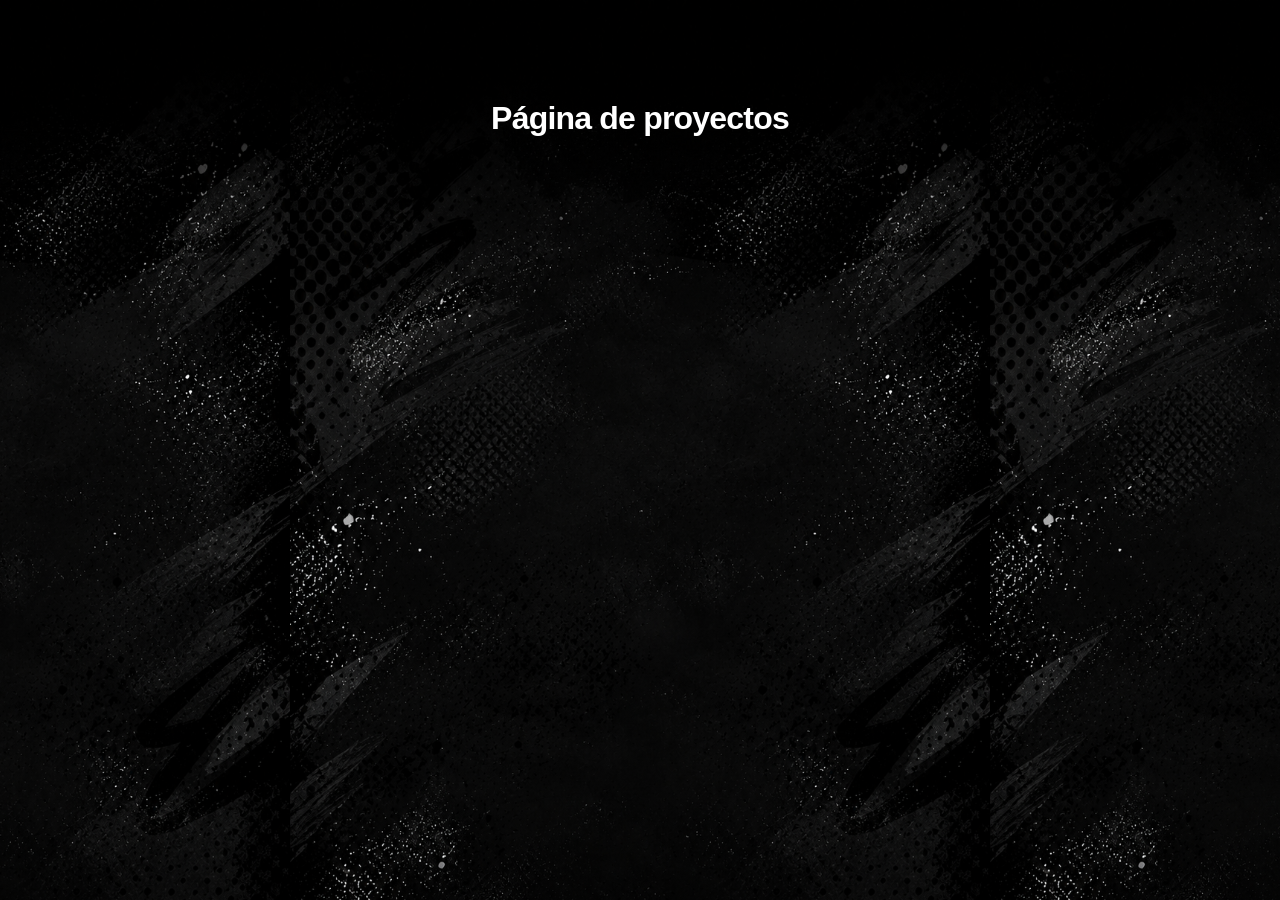
==== contacto.html @ afc7a99c "PRUEBA PORTAFOLIO" ====
<!DOCTYPE html>
<html lang="es">

<head>

    <meta charset="UTF-8">

    <meta
        name="viewport"
        content="width=device-width, initial-scale=1.0"
    >

    <title>
        Proyectos | Sebacho
    </title>

    <link
        rel="stylesheet"
        href="css/style.css"
    >

</head>

<body>

    <h1 style="
        padding:100px;
        text-align:center;
    ">
        Página de proyectos
    </h1>

    <script src="js/main.js"></script>

</body>

</html>
---- css/style.css ----
/* =========================================================
   VARIABLES
========================================================= */

:root {

    --red: #E41F1E;
    --cream: #FAF3E6;
    --white: #ffffff;
    --black: #050505;

    --cyan: #00edff;
    --blue-neon: #1689ff;
    --yellow: #fff36d;

    --header-height: 118px;

    --area-icon-size:
        clamp(
            94px,
            6.3vw,
            118px
        );

}


/* =========================================================
   RESET
========================================================= */

* {

    margin: 0;
    padding: 0;

    box-sizing: border-box;

}


html {

    scroll-behavior: smooth;

    scrollbar-color:
        var(--red)
        #080808;

}


body {

    min-height: 100vh;

    overflow-x: hidden;

    color: white;

    font-family:
        "Montserrat",
        Arial,
        sans-serif;

    background-image:
        url("../img/fondo-web.png");

    background-repeat:
        repeat;

    background-position:
        center top;

    background-size:
        700px auto;

}


body.page-loading,
body.menu-open {

    overflow: hidden;

}


img {

    display: block;

    max-width: 100%;

}


a {

    color: inherit;

    text-decoration: none;

}


button {

    font-family: inherit;

}


h1,
h2,
h3 {

    letter-spacing: -.025em;

}


/* =========================================================
   SCROLLBAR
========================================================= */

::-webkit-scrollbar {

    width: 12px;

}


::-webkit-scrollbar-track {

    background: #080808;

}


::-webkit-scrollbar-thumb {

    background:
        var(--red);

    border:
        3px solid #080808;

    border-radius:
        50px;

}


/* =========================================================
   CURSOR
========================================================= */

@media (pointer: fine) {

    html,
    body,
    body * {

        cursor:
            none !important;

    }


    .custom-cursor {

        position: fixed;

        z-index: 99999999;

        left: 0;
        top: 0;

        width: 44px;
        height: 44px;

        pointer-events: none;

        background:
            url("../img/mouse-normal.png")
            left top /
            contain
            no-repeat;

        transform:
            translate(-5px,-4px);

        opacity: 0;

        transition:
            width .13s ease,
            height .13s ease,
            opacity .15s ease;

    }


    .custom-cursor.visible {

        opacity: 1;

    }


    .custom-cursor.is-link {

        width: 52px;
        height: 52px;

        background-image:
            url("../img/mouse-enlace.png");

    }

}


/* =========================================================
   PARTICULAS
========================================================= */

.global-particles {

    position: fixed;

    z-index: 120;

    inset: 0;

    width: 100%;
    height: 100%;

    pointer-events: none;

    opacity: 1;

}


/* =========================================================
   INTRO
========================================================= */

.intro {

    position: fixed;

    z-index: 9999990;

    inset: 0;

    display: flex;

    align-items: center;

    justify-content: center;

    background-image:
        url("../img/fondo-web.png");

    background-repeat: repeat;

    background-size:
        700px auto;

    transition:
        opacity .45s ease,
        visibility .45s ease,
        filter .45s ease;

}


.intro.finished {

    opacity: 0;

    visibility: hidden;

    pointer-events: none;

    filter:
        blur(10px);

}


.intro-logo {

    position: fixed;

    width:
        min(520px,62vw);

    filter:
        drop-shadow(
            0 0 8px
            rgba(255,255,255,.45)
        );

}


/* =========================================================
   HEADER
========================================================= */

.site-header {

    position: sticky;

    top: 0;

    z-index: 9000;

    width: 100%;

    height:
        var(--header-height);

    transform-origin:
        center top;

    transition:
        transform .48s
        cubic-bezier(.22,.8,.25,1),
        opacity .38s ease,
        filter .4s ease;

}


.header-background {

    position: absolute;

    inset: 0;

    background-image:
        url("../img/fondo-web.png");

    background-repeat: repeat;

    background-position:
        center;

    background-size:
        700px auto;

}


.site-header.header-hidden {

    transform:
        translateY(-122%)
        scale(.98);

    opacity: 0;

    filter:
        blur(12px);

    pointer-events: none;

}


.site-header.header-visible {

    transform:
        translateY(0)
        scale(1);

    opacity: 1;

    filter:
        blur(0);

}


.header-inner {

    position: relative;

    z-index: 40;

    width:
        min(94%,1540px);

    height: 100%;

    margin: auto;

    display: grid;

    grid-template-columns:
        245px
        1fr
        315px;

    gap: 18px;

    align-items: center;

}


/* =========================================================
   LOGO
========================================================= */

.brand {

    width: 225px;

}


.footer-logo {

    width: 310px;

}


.brand img,
.footer-logo img {

    width: 100%;

    filter:
        drop-shadow(
            0 0 5px
            rgba(255,255,255,.5)
        );

}


.floating-logo {

    transform-origin: center;

    animation:
        sebaLogoFloat
        3.5s
        ease-in-out
        infinite;

}


.footer-floating-logo {

    animation-duration:
        3.9s;

    animation-delay:
        -.8s;

}


@keyframes sebaLogoFloat {

    0%,
    100% {

        transform:
            translateY(0)
            rotate(-.5deg);

    }

    50% {

        transform:
            translateY(-9px)
            rotate(.8deg);

    }

}


.brand,
.footer-logo {

    transform-origin:
        center;

    transition:
        transform .32s
        cubic-bezier(.34,1.56,.64,1),
        filter .28s ease;

}


.brand:hover,
.footer-logo:hover {

    transform:
        translateY(-5px)
        scale(1.09)
        rotate(-1deg);

}


/* =========================================================
   MENU
========================================================= */

.main-nav {

    display: flex;

    align-items: center;

    justify-content: center;

    gap: 13px;

}


.nav-link {

    position: relative;

    z-index: 1;

    padding:
        17px 28px;

    font-size: .94rem;

    font-weight: 900;

    transition:
        transform .28s
        cubic-bezier(.34,1.56,.64,1),
        color .25s ease;

}


.nav-link::before {

    content: "";

    position: absolute;

    z-index: -1;

    inset:
        1px -3px;

    opacity: 0;

    background:
        var(--cream);

    clip-path:
        polygon(
            4% 10%,
            95% 0,
            100% 20%,
            95% 91%,
            10% 100%,
            0 80%
        );

    transform:
        scale(.7);

    transition:
        opacity .25s ease,
        transform .25s ease;

}


.nav-link:hover {

    transform:
        translateY(-3px)
        scale(1.1);

    color: #111;

}


.nav-link:hover::before {

    opacity: 1;

    transform:
        scale(1);

}


.nav-link.active::before {

    opacity: 1;

    background:
        var(--red);

    transform:
        scale(1);

}


/* =========================================================
   HOVER
========================================================= */

.hover-menu-effect {

    transform-origin:
        center;

    transition:
        transform .28s
        cubic-bezier(.34,1.56,.64,1);

}


.hover-menu-effect:hover {

    transform:
        translateY(-4px)
        scale(1.06);

}


.brand.hover-menu-effect:hover,
.footer-logo.hover-menu-effect:hover {

    transform:
        translateY(-5px)
        scale(1.09)
        rotate(-1deg);

}


/* =========================================================
   MODO CREATIVO
========================================================= */

.header-actions {

    display: flex;

    align-items: center;

    justify-content:
        flex-end;

    gap: 8px;

}


.creative-mode {

    position: relative;

    width: 235px;

    height: 68px;

    display: flex;

    align-items: center;

    justify-content: center;

    gap: 10px;

    border: 0;

    background:
        transparent;

    color: white;

}


.creative-mode-frame {

    position: absolute;

    inset: 0;

    width: 100%;
    height: 100%;

    pointer-events: none;

}


.creative-mode-label {

    position: relative;

    z-index: 2;

    font-size: .72rem;

    font-weight: 900;

}


.creative-switch {

    position: relative;

    z-index: 2;

    width: 52px;
    height: 28px;

    padding: 3px;

    border:
        2px solid white;

    border-radius:
        99px;

    background: #777;

}


.creative-switch-dot {

    display: block;

    width: 18px;
    height: 18px;

    border-radius: 50%;

    background:
        white;

    transition:
        transform .32s
        cubic-bezier(.34,1.56,.64,1);

}


body.creative-on
.creative-switch {

    background:
        var(--red);

    box-shadow:
        0 0 10px
        rgba(228,31,30,.6);

}


body.creative-on
.creative-switch-dot {

    transform:
        translateX(22px);

}


.header-crown {

    width: 44px;

}


.mobile-menu-button {

    display: none;

}


/* =========================================================
   ESTRUCTURA
========================================================= */

.continuous-page {

    position: relative;

    z-index: 2;

}


.visual-section {

    position: relative;

    width: 100%;

    line-height: 0;

    overflow: visible;

}


.visual-stage {

    position: relative;

    width: 100%;

    overflow: visible;

}


.visual-background {

    position: relative;

    z-index: 2;

    width: 100%;

    height: auto;

}


.featured-section {

    margin-top: -6px;

}


.areas-section {

    margin-top: -7px;

}


.about-section {

    margin-top: -7px;

}


/* =========================================================
   PERSONAJES
========================================================= */

.character-front,
.featured-character-position,
.areas-character-position,
.about-character-position {

    z-index:
        5000 !important;

}


.featured-character,
.areas-character,
.about-character {

    position: relative;

    z-index: 5001;

    pointer-events: none;

}


/* =========================================================
   HERO
========================================================= */

.hero-content {

    position: absolute;

    z-index: 50;

    top: 7%;

    left: 8%;

    width: 38%;

    line-height: normal;

}


.hero-hello {

    width:
        min(77%,525px);

}


.hero-copy {

    margin-top: 5px;

}


.hero-copy h1 {

    margin-bottom: 11px;

    font-size:
        clamp(
            1.58rem,
            1.95vw,
            2.5rem
        );

    line-height: 1.03;

    font-weight: 900;

}


.hero-copy p {

    max-width: 620px;

    font-size:
        clamp(
            .98rem,
            1.08vw,
            1.2rem
        );

    line-height: 1.38;

}


.hero-buttons {

    display: flex;

    align-items: center;

    gap: 17px;

    margin-top: 20px;

}


.graphic-button {

    position: relative;

    width: 255px;

    height: 75px;

    display: flex;

    align-items: center;

    justify-content: center;

    transition:
        transform .3s
        cubic-bezier(.34,1.56,.64,1);

}


.graphic-button:hover {

    transform:
        translateY(-7px)
        scale(1.06)
        rotate(-1deg);

}


.graphic-button img {

    position: absolute;

    inset: 0;

    width: 100%;
    height: 100%;

}


.graphic-button span {

    position: relative;

    z-index: 2;

    display: flex;

    gap: 12px;

    color: #111;

    font-size: .92rem;

    font-weight: 900;

}


.graphic-button-dark span {

    color: white;

}


/* =========================================================
   DESTACADOS
========================================================= */

.featured-content {

    position: absolute;

    z-index: 52;

    left: 19%;

    top: 6.5%;

    width: 76%;

    line-height: normal;

}


.featured-character-position {

    position: absolute;

    left: -1.5%;

    top: 50%;

    width: 27%;

    max-width: 510px;

    transform:
        translateY(-50%);

}


.featured-character {

    width: 100%;

}


.featured-title {

    width:
        min(74%,840px);

    margin: auto;

}


.featured-heading {

    text-align: center;

}


.featured-heading p {

    color: #171717;

    margin-top: 3px;

    font-size: .96rem;

}


.view-all {

    position: absolute;

    z-index: 200;

    top: 3%;

    right: 1%;

    width: 215px;

    transition:
        transform .3s
        cubic-bezier(.34,1.56,.64,1);

}


.view-all:hover {

    transform:
        translateY(-9px)
        scale(1.11)
        rotate(-2deg);

}


.view-all img {

    width: 100%;

}


/* =========================================================
   PROYECTOS DESTACADOS
========================================================= */

.featured-grid {

    display: grid;

    grid-template-columns:
        repeat(4,1fr);

    gap: 17px;

    margin-top: 20px;

}


.project-card {

    position: relative;

    min-width: 0;

    color: #111;

    line-height: normal;

}


/* =========================================================
   IMAGEN PROYECTO
========================================================= */

.project-image {

    position: relative;

    width: 100%;

    aspect-ratio:
        1.62 / 1;

    margin-bottom: 7px;

    overflow: hidden;

    transform-origin:
        center;

    transition:
        transform .42s
        cubic-bezier(.2,.8,.2,1),
        box-shadow .42s ease;

}


/* =========================================================
   ANIMACION HOVER
========================================================= */

.project-card:hover
.project-image {

    transform:
        translateY(-6px)
        scale(1.045)
        rotate(-.5deg);

    box-shadow:
        0 15px 28px
        rgba(0,0,0,.2);

}


/* =========================================================
   IMAGEN REAL
========================================================= */

.project-image img {

    width: 100%;
    height: 100%;

    object-fit: cover;

    transition:
        transform .55s
        cubic-bezier(.2,.8,.2,1);

}


.project-card:hover
.project-image img {

    transform:
        scale(1.075);

}


/* =========================================================
   PLACEHOLDER
========================================================= */

.placeholder {

    position: relative;

    width: 100%;
    height: 100%;

    display: flex;

    align-items: center;

    justify-content: center;

    overflow: hidden;

    background:
        linear-gradient(
            145deg,
            #dedede,
            #bcbcbc
        );

    border:
        1px solid #888;

    color: #999;

    font-size: .73rem;

    font-weight: 800;

    transition:
        transform .55s
        cubic-bezier(.2,.8,.2,1);

}


.project-card:hover
.placeholder {

    transform:
        scale(1.075);

}


.placeholder::before,
.placeholder::after {

    content: "";

    position: absolute;

    width: 140%;

    height: 1px;

    background:
        rgba(0,0,0,.2);

}


.placeholder::before {

    transform:
        rotate(32deg);

}


.placeholder::after {

    transform:
        rotate(-32deg);

}


/* =========================================================
   CUADRO BLANCO
========================================================= */

.project-hover-info {

    position: absolute;

    z-index: 30;

    left: 50%;

    bottom: 13px;

    width:
        calc(100% - 26px);

    padding:
        13px 15px;

    background:
        rgba(255,255,255,.96);

    border-radius:
        14px;

    color: #111;

    line-height: normal;

    text-align: left;

    opacity: 0;

    transform:
        translate(-50%,28px)
        scale(.93);

    transition:
        opacity .35s ease,
        transform .42s
        cubic-bezier(.22,1,.36,1);

    pointer-events: none;

    box-shadow:
        0 10px 24px
        rgba(0,0,0,.17);

    backdrop-filter:
        blur(7px);

    -webkit-backdrop-filter:
        blur(7px);

}


/* =========================================================
   REVELADO DEL CUADRO
========================================================= */

.project-card:hover
.project-hover-info {

    opacity: 1;

    transform:
        translate(-50%,0)
        scale(1);

}


/* =========================================================
   TEXTO DEL CUADRO
========================================================= */

.project-hover-info h3 {

    margin: 0;

    color: #111;

    font-size:
        clamp(
            .8rem,
            .93vw,
            1rem
        );

    line-height: 1.08;

    font-weight: 900;

}


.project-hover-info p {

    margin-top: 5px;

    color:
        rgba(0,0,0,.58);

    font-size:
        clamp(
            .6rem,
            .65vw,
            .72rem
        );

    line-height: 1.2;

    font-weight: 700;

    letter-spacing: .045em;

}


/* =========================================================
   TEXTO NORMAL DEBAJO
========================================================= */

.project-card > h2 {

    font-size: .84rem;

    font-weight: 900;

}


.project-card > p {

    margin-top: 3px;

    color: #444;

    font-size: .73rem;

}


/* =========================================================
   AREAS
========================================================= */

.areas-content {

    position: absolute;

    z-index: 70;

    left: 7.4%;

    top: 1.8%;

    width: 72%;

    height: 72%;

    display: flex;

    flex-direction: column;

    line-height: normal;

}


.areas-heading {

    width:
        min(78%,790px);

    margin-left:
        calc(
            12.5% -
            var(--area-icon-size) / 2
        );

    margin-bottom:
        clamp(
            9px,
            .8vw,
            16px
        );

}


.areas-title {

    width: 100%;

    max-width: 760px;

}


.areas-heading p {

    max-width: 720px;

    margin-top: 8px;

    color: #292929;

    font-size:
        clamp(
            1.02rem,
            1.18vw,
            1.32rem
        );

    line-height: 1.38;

    font-weight: 500;

}


.areas-grid {

    width: 100%;

    display: grid;

    grid-template-columns:
        repeat(4,1fr);

}


.area-item {

    position: relative;

    min-height: 212px;

    padding:
        7px 13px;

    display: flex;

    flex-direction: column;

    align-items: center;

    text-align: center;

    color: #111;

}


.area-item:not(:last-child)::after {

    content: "";

    position: absolute;

    right: 0;

    top: 4%;

    width: 1px;

    height: 84%;

    background:
        rgba(0,0,0,.17);

}


.area-icon {

    width:
        var(--area-icon-size);

    height:
        var(--area-icon-size);

    margin-bottom: 14px;

    display: flex;

    align-items: center;

    justify-content: center;

    background:
        var(--red);

    border-radius: 9px;

    box-shadow:
        0 8px 17px
        rgba(0,0,0,.16);

    transition:
        transform .32s
        cubic-bezier(.34,1.56,.64,1);

}


.area-icon svg {

    width: 51%;
    height: 51%;

    fill: none;

    stroke: white;

    stroke-width: 3.3;

    stroke-linecap: round;

    stroke-linejoin: round;

}


.area-item:hover
.area-icon {

    transform:
        translateY(-7px)
        scale(1.09)
        rotate(-2deg);

}


.area-item h3 {

    color: #111;

    font-size:
        clamp(
            1rem,
            1.1vw,
            1.26rem
        );

    font-weight: 900;

}


.area-item p {

    max-width: 230px;

    margin-top: 8px;

    color:
        rgba(0,0,0,.72);

    font-size:
        clamp(
            .76rem,
            .82vw,
            .94rem
        );

    line-height: 1.4;

}


.areas-character-position {

    position: absolute;

    right: -1%;

    top: 55%;

    width: 31%;

    max-width: 620px;

    transform:
        translateY(-50%);

}


.areas-character {

    width: 100%;

}


/* =========================================================
   SOBRE MI
========================================================= */

.about-stage {

    position: relative;

    min-height:
        clamp(
            480px,
            29vw,
            570px
        );

    overflow: visible;

}


.about-background {

    position: absolute;

    z-index: 2;

    inset: 0;

    width: 100%;
    height: 100%;

    object-fit: fill;

}


.about-content {

    position: absolute;

    z-index: 80;

    left: 5%;

    top: 4.5%;

    width: 38%;

    line-height: normal;

}


.about-title {

    width:
        min(100%,540px);

    margin-bottom: 13px;

}


.about-content p {

    max-width: 660px;

    margin-bottom: 9px;

    font-size:
        clamp(
            .95rem,
            1.02vw,
            1.12rem
        );

    line-height: 1.43;

}


.about-button {

    position: relative;

    width: 280px;

    height: 80px;

    margin-top: 14px;

    display: flex;

    align-items: center;

    justify-content: center;

    transition:
        transform .3s
        cubic-bezier(.34,1.56,.64,1);

}


.about-button:hover {

    transform:
        translateY(-7px)
        scale(1.06);

}


.about-button img {

    position: absolute;

    inset: 0;

    width: 100%;
    height: 100%;

}


.about-button span {

    position: relative;

    z-index: 2;

    color: #111;

    font-size: .92rem;

    font-weight: 900;

}


.about-character-position {

    position: absolute;

    left: 42%;

    bottom: 4%;

    width: 34%;

    max-width: 610px;

}


.about-character {

    width: 100%;

}


.about-footer-fade {

    position: absolute;

    z-index: 115;

    left: 0;
    right: 0;

    bottom: -4px;

    height: 120px;

    pointer-events: none;

    background:
        linear-gradient(
            180deg,
            rgba(228,31,30,0) 0%,
            rgba(228,31,30,.04) 30%,
            rgba(228,31,30,.16) 65%,
            rgba(228,31,30,.32) 100%
        );

}


/* =========================================================
   FOOTER
========================================================= */

.footer {

    position: relative;

    z-index: 90;

    min-height: 175px;

    margin-top: -8px;

    padding:
        20px
        4%
        11px;

    overflow: hidden;

    background-image:
        url("../img/fondo-web.png");

    background-repeat: repeat;

    background-position: center;

    background-size:
        700px auto;

}


.footer-red-glow {

    position: absolute;

    z-index: 5;

    inset: 0;

    pointer-events: none;

    background:
        linear-gradient(
            180deg,
            rgba(228,31,30,.28) 0%,
            rgba(228,31,30,.18) 45%,
            rgba(228,31,30,.42) 100%
        );

}


.footer-fire {

    position: absolute;

    z-index: 25;

    left: 0;

    bottom: 0;

    width: 100%;

    height: 280px;

    pointer-events: none;

    opacity: .9;

}


.footer-inner {

    position: relative;

    z-index: 50;

    width:
        min(94%,1500px);

    margin: auto;

    display: grid;

    grid-template-columns:
        330px
        1fr
        250px;

    align-items: center;

    gap: 16px;

}


.footer-nav {

    display: flex;

    justify-content: center;

    gap: 26px;

}


.footer-nav a {

    font-size: 1rem;

    font-weight: 800;

}


.footer-socials {

    display: flex;

    justify-content: flex-end;

    gap: 12px;

}


.footer-socials a {

    width: 54px;
    height: 54px;

    display: flex;

    align-items: center;

    justify-content: center;

    border:
        2px solid white;

    border-radius: 50%;

    font-size: 1rem;

    font-weight: 900;

}


.footer-copy {

    position: relative;

    z-index: 50;

    width:
        min(94%,1500px);

    margin:
        4px auto 0;

    text-align: right;

    font-size: .72rem;

}


/* =========================================================
   VOLVER ARRIBA
========================================================= */

.back-to-top {

    position: fixed;

    z-index: 8500;

    right: 26px;

    bottom: 25px;

    width: 58px;
    height: 58px;

    display: flex;

    align-items: center;

    justify-content: center;

    border:
        2px solid white;

    border-radius: 50%;

    color: white;

    background:
        var(--red);

    opacity: 0;

    visibility: hidden;

    pointer-events: none;

    transform:
        translateY(20px)
        scale(.8);

    transition:
        .35s ease;

}


.back-to-top.visible {

    opacity: 1;

    visibility: visible;

    pointer-events: auto;

    transform:
        translateY(0)
        scale(1);

}


/* =========================================================
   REVEAL
========================================================= */

.reveal-item {

    opacity: 0;

    transition:
        opacity .72s
        cubic-bezier(.2,.75,.25,1),
        transform .78s
        cubic-bezier(.2,.75,.25,1);

    transition-delay:
        var(--delay,0ms);

}


.reveal-item.is-visible {

    opacity: 1;

}


.reveal-up {

    transform:
        translateY(40px)
        scale(.98);

}


.reveal-up.is-visible {

    transform:
        translateY(0)
        scale(1);

}


.reveal-left {

    transform:
        translateX(-48px);

}


.reveal-left.is-visible {

    transform:
        translateX(0);

}


.reveal-right {

    transform:
        translateX(48px);

}


.reveal-right.is-visible {

    transform:
        translateX(0);

}


.reveal-pop {

    transform:
        scale(.86)
        rotate(-2deg);

}


.reveal-pop.is-visible {

    transform:
        scale(1)
        rotate(0);

}


/* =========================================================
   NEON
========================================================= */

body.creative-on
.creative-text,

body.creative-on
.creative-button-one,

body.creative-on
.creative-button-two,

body.creative-on
.creative-crown {

    filter:
        drop-shadow(
            0 0 5px
            rgba(255,255,255,.76)
        )
        drop-shadow(
            0 0 11px
            rgba(0,237,255,.58)
        );

}


body.creative-on
.creative-small-button,

body.creative-on
.creative-title-one,

body.creative-on
.creative-character-left,

body.creative-on
.creative-areas-title,

body.creative-on
.creative-areas-character {

    filter:
        drop-shadow(
            0 0 5px
            rgba(0,237,255,.65)
        )
        drop-shadow(
            0 0 12px
            rgba(22,137,255,.36)
        );

}


body.creative-on
.area-icon {

    box-shadow:
        0 0 0 2px
        rgba(255,255,255,.5),
        0 0 13px
        rgba(0,237,255,.58),
        0 8px 17px
        rgba(0,0,0,.14);

}


body.creative-on
.creative-about-title,

body.creative-on
.creative-about-button,

body.creative-on
.creative-about-character {

    filter:
        drop-shadow(
            0 0 5px
            rgba(255,255,255,.74)
        )
        drop-shadow(
            0 0 11px
            rgba(255,243,109,.44)
        );

}


/* =========================================================
   ANIMACIONES CREATIVAS
========================================================= */

body.creative-on
.creative-crown {

    animation:
        creativeCrown
        2.7s
        ease-in-out
        infinite;

}


body.creative-on
.creative-text {

    animation:
        creativeHello
        3.2s
        ease-in-out
        infinite;

}


body.creative-on
.creative-button-one {

    animation:
        creativeButtonOne
        2.8s
        ease-in-out
        infinite;

}


body.creative-on
.creative-button-two {

    animation:
        creativeButtonTwo
        3.1s
        ease-in-out
        infinite;

}


body.creative-on
.creative-small-button {

    animation:
        creativeViewAll
        2.8s
        ease-in-out
        infinite;

}


body.creative-on
.creative-title-one {

    animation:
        creativeFeaturedTitle
        3.4s
        ease-in-out
        infinite;

}


body.creative-on
.creative-character-left {

    animation:
        creativeCharacterLeft
        3.8s
        ease-in-out
        infinite;

}


body.creative-on
.creative-areas-title {

    animation:
        creativeAreasTitle
        3.2s
        ease-in-out
        infinite;

}


body.creative-on
.creative-areas-character {

    animation:
        creativeAreasCharacter
        3.7s
        ease-in-out
        infinite;

}


body.creative-on
.creative-icon-one {

    animation:
        creativePencil
        2.8s
        ease-in-out
        infinite;

}


body.creative-on
.creative-icon-two {

    animation:
        creativeScreen
        3s
        ease-in-out
        infinite;

}


body.creative-on
.creative-icon-three {

    animation:
        creativeCube
        3.3s
        ease-in-out
        infinite;

}


body.creative-on
.creative-icon-four {

    animation:
        creativeGame
        2.9s
        ease-in-out
        infinite;

}


body.creative-on
.creative-about-title {

    animation:
        creativeAboutTitle
        3.3s
        ease-in-out
        infinite;

}


body.creative-on
.creative-about-button {

    animation:
        creativeAboutButton
        2.9s
        ease-in-out
        infinite;

}


body.creative-on
.creative-about-character {

    animation:
        creativeAboutCharacter
        4s
        ease-in-out
        infinite;

}


/* =========================================================
   KEYFRAMES
========================================================= */

@keyframes creativeCrown {

    0%,
    100% {

        transform:
            translateY(0)
            rotate(-7deg);

    }

    50% {

        transform:
            translateY(-11px)
            rotate(9deg)
            scale(1.1);

    }

}


@keyframes creativeHello {

    0%,
    100% {

        transform:
            translateY(0)
            scale(1);

    }

    50% {

        transform:
            translateY(-12px)
            rotate(1deg)
            scale(1.055);

    }

}


@keyframes creativeButtonOne {

    0%,
    100% {

        transform:
            translate(0,0);

    }

    50% {

        transform:
            translate(-3px,-8px)
            rotate(-2deg)
            scale(1.035);

    }

}


@keyframes creativeButtonTwo {

    0%,
    100% {

        transform:
            translateY(0);

    }

    50% {

        transform:
            translateY(-8px)
            rotate(2deg)
            scale(1.03);

    }

}


@keyframes creativeViewAll {

    0%,
    100% {

        transform:
            translateY(0)
            scale(1);

    }

    50% {

        transform:
            translateY(-9px)
            rotate(-3deg)
            scale(1.075);

    }

}


@keyframes creativeFeaturedTitle {

    0%,
    100% {

        transform:
            translateY(0);

    }

    50% {

        transform:
            translateY(-9px)
            rotate(-.7deg)
            scale(1.015);

    }

}


@keyframes creativeCharacterLeft {

    0%,
    100% {

        transform:
            translate(0,0);

    }

    50% {

        transform:
            translate(-4px,-14px)
            rotate(-1.3deg)
            scale(1.03);

    }

}


@keyframes creativeAreasTitle {

    0%,
    100% {

        transform:
            translate(0,0);

    }

    50% {

        transform:
            translate(6px,-10px)
            rotate(-.8deg)
            scale(1.03);

    }

}


@keyframes creativeAreasCharacter {

    0%,
    100% {

        transform:
            translate(0,0);

    }

    50% {

        transform:
            translate(7px,-14px)
            rotate(2deg)
            scale(1.03);

    }

}


@keyframes creativePencil {

    0%,
    100% {

        transform:
            translateY(0);

    }

    50% {

        transform:
            translateY(-8px)
            rotate(-7deg)
            scale(1.06);

    }

}


@keyframes creativeScreen {

    0%,
    100% {

        transform:
            translateY(0);

    }

    50% {

        transform:
            translateY(-9px)
            scale(1.08);

    }

}


@keyframes creativeCube {

    0%,
    100% {

        transform:
            translateY(0);

    }

    50% {

        transform:
            translateY(-8px)
            rotate(6deg)
            scale(1.05);

    }

}


@keyframes creativeGame {

    0%,
    100% {

        transform:
            translate(0,0);

    }

    50% {

        transform:
            translate(5px,-8px)
            rotate(4deg)
            scale(1.05);

    }

}


@keyframes creativeAboutTitle {

    0%,
    100% {

        transform:
            translate(0,0);

    }

    50% {

        transform:
            translate(6px,-8px)
            rotate(-1deg)
            scale(1.025);

    }

}


@keyframes creativeAboutButton {

    0%,
    100% {

        transform:
            translateY(0);

    }

    50% {

        transform:
            translateY(-8px)
            rotate(-2deg)
            scale(1.05);

    }

}


@keyframes creativeAboutCharacter {

    0%,
    100% {

        transform:
            translate(0,0)
            scale(1);

    }

    50% {

        transform:
            translate(6px,-13px)
            rotate(1.5deg)
            scale(1.04);

    }

}


/* =========================================================
   TABLET
========================================================= */

@media (max-width: 1150px) {

    :root {

        --header-height:
            100px;

        --area-icon-size:
            74px;

    }


    .header-inner {

        grid-template-columns:
            190px
            1fr
            235px;

    }


    .brand {

        width: 180px;

    }


    .nav-link {

        padding:
            12px 13px;

        font-size: .76rem;

    }


    .creative-mode {

        width: 195px;

        height: 60px;

    }


    .header-crown {

        width: 36px;

    }


    .areas-content {

        left: 6%;

        top: 1.3%;

        width: 70%;

    }


    .areas-heading {

        width:
            min(78%,560px);

    }


    .areas-title {

        max-width: 530px;

    }


    .area-item {

        min-height: 155px;

    }


    .about-content {

        top: 4%;

    }


    .footer-logo {

        width: 270px;

    }


    .project-hover-info {

        bottom: 9px;

        width:
            calc(100% - 18px);

        padding:
            10px 11px;

        border-radius:
            11px;

    }

}


/* =========================================================
   MOBILE MENU
========================================================= */

@media (max-width: 900px) {

    .header-inner {

        display: flex;

        justify-content:
            space-between;

    }


    .header-actions {

        margin-left: auto;

    }


    .header-crown {

        display: none;

    }


    .mobile-menu-button {

        display: block;

        width: 44px;

        height: 44px;

        border: 0;

        background:
            transparent;

    }


    .mobile-menu-button span {

        display: block;

        width: 29px;

        height: 3px;

        margin:
            5px auto;

        background:
            white;

    }


    .main-nav {

        position: fixed;

        top: 0;

        right: -100%;

        width:
            min(80vw,370px);

        height: 100vh;

        padding:
            115px 26px;

        flex-direction: column;

        align-items: stretch;

        background-image:
            url("../img/fondo-web.png");

        transition:
            right .38s ease;

    }


    .main-nav.open {

        right: 0;

    }


    .featured-grid {

        grid-template-columns:
            repeat(2,1fr);

    }

}


/* =========================================================
   MOBILE
========================================================= */

@media (max-width: 700px) {

    :root {

        --area-icon-size:
            82px;

    }


    .creative-mode {

        display: none;

    }


    .visual-background {

        display: none;

    }


    .visual-section {

        margin: 0;

        padding:
            22px 14px;

    }


    .hero-content,
    .featured-content,
    .areas-content,
    .about-content {

        position: relative;

        left: auto;
        top: auto;

        width: 100%;
        height: auto;

    }


    .hero-buttons {

        flex-direction:
            column;

        align-items:
            flex-start;

    }


    .featured-grid {

        grid-template-columns:
            1fr;

    }


    .featured-character-position {

        position: relative;

        left: auto;
        top: auto;

        width:
            min(75%,340px);

        margin:
            10px auto -20px;

        transform: none;

    }


    .project-hover-info {

        opacity: 1;

        bottom: 12px;

        width:
            calc(100% - 24px);

        transform:
            translate(-50%,0)
            scale(1);

    }


    .areas-heading {

        width: 100%;

        margin-left: 0;

    }


    .areas-grid {

        grid-template-columns:
            repeat(2,1fr);

    }


    .area-item::after {

        display: none;

    }


    .areas-character-position {

        position: relative;

        right: auto;
        top: auto;

        width: 72%;

        margin:
            15px auto -25px;

        transform: none;

    }


    .about-stage {

        min-height: 720px;

    }


    .about-content {

        padding:
            15px 3% 320px;

    }


    .about-character-position {

        left: 50%;

        bottom: 45px;

        width: 62%;

        transform:
            translateX(-50%);

    }


    .footer-inner {

        display: flex;

        flex-direction: column;

        gap: 12px;

        text-align: center;

    }


    .footer-logo {

        width: 250px;

    }


    .footer-nav {

        flex-wrap: wrap;

    }


    .footer-socials {

        justify-content: center;

    }


    .footer-copy {

        text-align: center;

    }

}


/* =========================================================
   MOBILE PEQUEÑO
========================================================= */

@media (max-width: 470px) {

    .brand {

        width: 155px;

    }


    .areas-grid {

        grid-template-columns:
            1fr;

    }

}


/* =========================================================
   REDUCED MOTION
========================================================= */

@media (
    prefers-reduced-motion:
    reduce
) {

    .reveal-item {

        opacity:
            1 !important;

        transform:
            none !important;

        transition:
            none !important;

    }


    body.creative-on
    * {

        animation:
            none !important;

    }


    .floating-logo {

        animation:
            none !important;

    }


    .project-image,
    .project-image img,
    .placeholder,
    .project-hover-info {

        transition:
            none !important;

    }

}
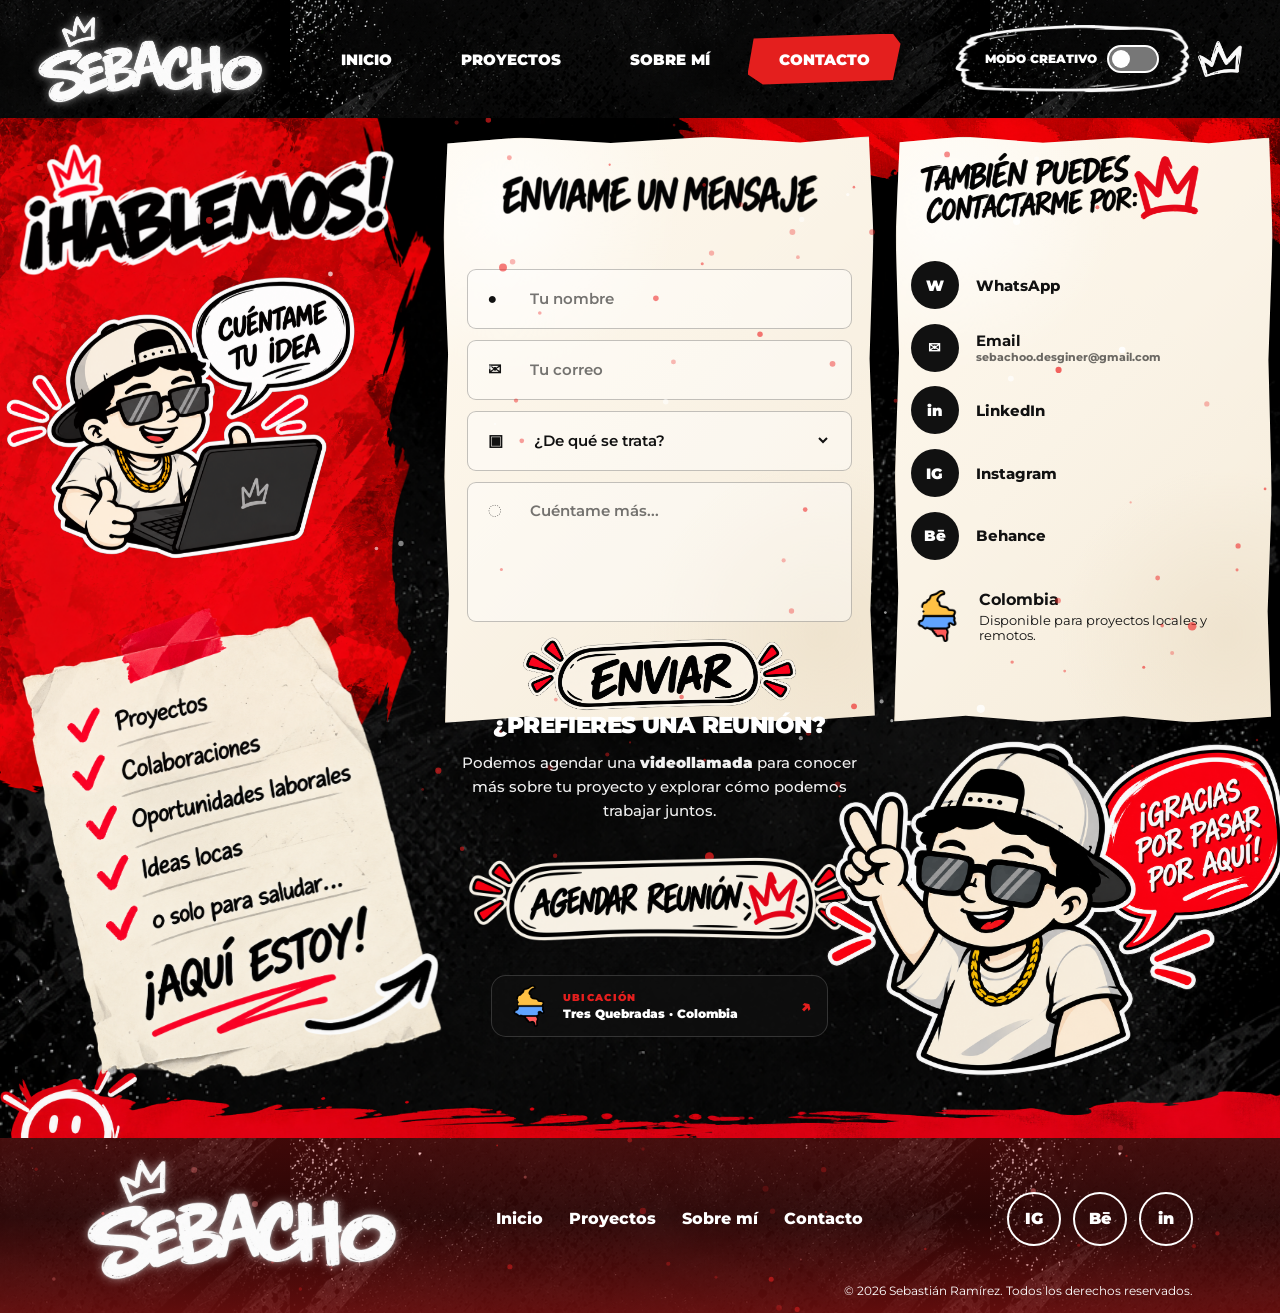
==== commit 2adefb59: "Add files via upload" ====
--- a/contacto.html
+++ b/contacto.html
@@ -2,7 +2,6 @@
 <html lang="es">
 
 <head>
-
     <meta charset="UTF-8">
 
     <meta
@@ -10,27 +9,982 @@
         content="width=device-width, initial-scale=1.0"
     >
 
-    <title>
-        Proyectos | Sebacho
-    </title>
+    <meta
+        name="description"
+        content="Contacto | Sebacho Portafolio"
+    >
+
+    <title>Contacto | Sebacho</title>
 
     <link
+        rel="icon"
+        type="image/png"
+        href="./img/web.png"
+    >
+
+    <link rel="preconnect" href="https://fonts.googleapis.com">
+    <link rel="preconnect" href="https://fonts.gstatic.com" crossorigin>
+
+    <link
+        href="https://fonts.googleapis.com/css2?family=Montserrat:wght@400;500;600;700;800;900&display=swap"
         rel="stylesheet"
-        href="css/style.css"
     >
 
+    <link rel="stylesheet" href="css/style.css">
+    <link rel="stylesheet" href="css/contacto.css">
 </head>
 
-<body>
-
-    <h1 style="
-        padding:100px;
-        text-align:center;
-    ">
-        Página de proyectos
-    </h1>
+<body class="contact-page">
+
+    <!-- CURSOR -->
+    <div
+        class="custom-cursor"
+        id="customCursor"
+        aria-hidden="true"
+    ></div>
+
+    <canvas
+        id="globalParticles"
+        class="global-particles"
+    ></canvas>
+
+
+    <!-- =====================================================
+         HEADER
+    ====================================================== -->
+
+    <header
+        class="site-header header-visible"
+        id="siteHeader"
+    >
+
+        <div class="header-background"></div>
+
+        <div class="header-inner">
+
+            <a
+                href="index.html"
+                class="brand hover-menu-effect magnetic-button"
+                id="headerBrand"
+                aria-label="Inicio"
+            >
+
+                <img
+                    src="img/inicio/logo-sebacho.png"
+                    alt="Sebacho"
+                    class="floating-logo"
+                    draggable="false"
+                >
+
+            </a>
+
+
+            <nav
+                class="main-nav"
+                id="mainNav"
+            >
+
+                <a
+                    href="index.html"
+                    class="nav-link magnetic-button"
+                >
+                    INICIO
+                </a>
+
+                <a
+                    href="proyectos.html"
+                    class="nav-link magnetic-button"
+                >
+                    PROYECTOS
+                </a>
+
+                <a
+                    href="sobre-mi.html"
+                    class="nav-link magnetic-button"
+                >
+                    SOBRE MÍ
+                </a>
+
+                <a
+                    href="contacto.html"
+                    class="nav-link active magnetic-button"
+                >
+                    CONTACTO
+                </a>
+
+            </nav>
+
+
+            <div class="header-actions">
+
+                <button
+                    class="creative-mode hover-menu-effect magnetic-button"
+                    id="creativeMode"
+                    type="button"
+                    aria-label="Activar modo creativo"
+                    aria-pressed="false"
+                >
+
+                    <img
+                        src="img/inicio/modo-creativo-marco.png"
+                        alt=""
+                        class="creative-mode-frame"
+                        draggable="false"
+                    >
+
+                    <span class="creative-mode-label">
+                        MODO CREATIVO
+                    </span>
+
+                    <span class="creative-switch">
+                        <span class="creative-switch-dot"></span>
+                    </span>
+
+                </button>
+
+
+                <img
+                    src="img/inicio/corona.png"
+                    alt=""
+                    class="header-crown creative-crown"
+                    draggable="false"
+                >
+
+            </div>
+
+
+            <button
+                class="mobile-menu-button"
+                id="mobileMenuButton"
+                type="button"
+                aria-label="Abrir menú"
+                aria-expanded="false"
+            >
+                <span></span>
+                <span></span>
+                <span></span>
+            </button>
+
+        </div>
+
+    </header>
+
+
+    <!-- =====================================================
+         CONTACTO
+    ====================================================== -->
+
+    <main class="contact-main">
+
+        <section
+            class="contact-layout"
+            id="contacto"
+        >
+
+            <!-- RECURSO SUPERIOR -->
+
+            <div class="contact-menu-superior-layer">
+
+                <img
+                    src="img/contacto/menu-superior.png"
+                    alt=""
+                    class="contact-menu-superior"
+                    draggable="false"
+                >
+
+            </div>
+
+
+            <!-- =================================================
+                 PARTE SUPERIOR
+            ================================================== -->
+
+            <div class="contact-top">
+
+
+                <!-- IZQUIERDA -->
+
+                <section class="contact-left">
+
+                    <img
+                        src="img/contacto/fondo-rojo.png"
+                        alt=""
+                        class="contact-red-background"
+                        draggable="false"
+                    >
+
+                    <img
+                        src="img/contacto/Titulo-hablemos.png"
+                        alt="Hablemos"
+                        class="contact-hablemos contact-animate creative-title"
+                        draggable="false"
+                    >
+
+                </section>
+
+
+                <!-- =================================================
+                     FORMULARIO
+                ================================================== -->
+
+                <section class="contact-center">
+
+                    <div
+                        class="contact-beige-background contact-beige-background-center"
+                        aria-hidden="true"
+                    ></div>
+
+
+                    <div class="contact-center-content">
+
+                        <img
+                            src="img/contacto/titulo-mensaje.png"
+                            alt="Envíame un mensaje"
+                            class="contact-message-title contact-animate creative-title"
+                            draggable="false"
+                        >
+
+
+                        <form
+                            class="contact-form"
+                            id="contactForm"
+                        >
+
+                            <label class="contact-field field-one">
+
+                                <span class="field-icon">●</span>
+
+                                <input
+                                    type="text"
+                                    id="contactName"
+                                    name="nombre"
+                                    placeholder="Tu nombre"
+                                    autocomplete="name"
+                                    required
+                                >
+
+                            </label>
+
+
+                            <label class="contact-field field-two">
+
+                                <span class="field-icon">✉</span>
+
+                                <input
+                                    type="email"
+                                    id="contactEmail"
+                                    name="correo"
+                                    placeholder="Tu correo"
+                                    autocomplete="email"
+                                    required
+                                >
+
+                            </label>
+
+
+                            <label class="contact-field field-three">
+
+                                <span class="field-icon">▣</span>
+
+                                <select
+                                    id="contactProject"
+                                    name="proyecto"
+                                    required
+                                >
+
+                                    <option
+                                        value=""
+                                        selected
+                                        disabled
+                                    >
+                                        ¿De qué se trata?
+                                    </option>
+
+                                    <option value="branding">
+                                        Branding
+                                    </option>
+
+                                    <option value="diseno">
+                                        Diseño gráfico
+                                    </option>
+
+                                    <option value="web">
+                                        Diseño web
+                                    </option>
+
+                                    <option value="audiovisual">
+                                        Audiovisual
+                                    </option>
+
+                                    <option value="3d">
+                                        Diseño 3D
+                                    </option>
+
+                                    <option value="ilustracion">
+                                        Ilustración
+                                    </option>
+
+                                    <option value="colaboracion">
+                                        Colaboración
+                                    </option>
+
+                                    <option value="otro">
+                                        Otro
+                                    </option>
+
+                                </select>
+
+                            </label>
+
+
+                            <label
+                                class="contact-field contact-field-message field-four"
+                            >
+
+                                <span class="field-icon">◌</span>
+
+                                <textarea
+                                    id="contactMessage"
+                                    name="mensaje"
+                                    placeholder="Cuéntame más..."
+                                    required
+                                ></textarea>
+
+                            </label>
+
+
+                            <button
+                                type="submit"
+                                class="contact-send-button magnetic-button"
+                                id="contactSubmitButton"
+                            >
+
+                                <img
+                                    src="img/contacto/boton-enviar.png"
+                                    alt="Enviar"
+                                    draggable="false"
+                                >
+
+                            </button>
+
+                        </form>
+
+                    </div>
+
+                </section>
+
+
+                <!-- =================================================
+                     DERECHA
+                ================================================== -->
+
+                <aside class="contact-right">
+
+                    <div
+                        class="contact-beige-background contact-beige-background-right"
+                        aria-hidden="true"
+                    ></div>
+
+
+                    <div class="contact-right-content">
+
+                        <img
+                            src="img/contacto/titulo-contactame-por.png"
+                            alt="También puedes contactarme por"
+                            class="contact-info-title contact-animate creative-title"
+                            draggable="false"
+                        >
+
+
+                        <div class="contact-methods">
+
+                            <a
+                                href="https://wa.me/573243622158"
+                                target="_blank"
+                                rel="noopener noreferrer"
+                                class="contact-method magnetic-button method-whatsapp"
+                            >
+                                <span class="method-icon">W</span>
+                                <span>WhatsApp</span>
+                            </a>
+
+
+                            <a
+                                href="mailto:sebachoo.desginer@gmail.com?subject=Contacto%20desde%20tu%20portafolio"
+                                class="contact-method magnetic-button method-email"
+                            >
+
+                                <span class="method-icon">✉</span>
+
+                                <span class="contact-method-text">
+
+                                    <strong>Email</strong>
+
+                                    <small>
+                                        sebachoo.desginer@gmail.com
+                                    </small>
+
+                                </span>
+
+                            </a>
+
+
+                            <a
+                                href="https://www.linkedin.com/in/ssebachoo-designer-447608274/"
+                                target="_blank"
+                                rel="noopener noreferrer"
+                                class="contact-method magnetic-button method-linkedin"
+                            >
+                                <span class="method-icon">in</span>
+                                <span>LinkedIn</span>
+                            </a>
+
+
+                            <a
+                                href="https://www.instagram.com/sebbacho/"
+                                target="_blank"
+                                rel="noopener noreferrer"
+                                class="contact-method magnetic-button method-instagram"
+                            >
+                                <span class="method-icon">IG</span>
+                                <span>Instagram</span>
+                            </a>
+
+
+                            <a
+                                href="https://www.behance.net/skullrex00reli"
+                                target="_blank"
+                                rel="noopener noreferrer"
+                                class="contact-method magnetic-button method-behance"
+                            >
+                                <span class="method-icon">Bē</span>
+                                <span>Behance</span>
+                            </a>
+
+                        </div>
+
+
+                        <div class="contact-location">
+
+                            <img
+                                src="img/contacto/logo-colombia.png"
+                                alt="Colombia"
+                                class="location-colombia-logo"
+                                draggable="false"
+                            >
+
+                            <div>
+
+                                <strong>
+                                    Colombia
+                                </strong>
+
+                                <p>
+                                    Disponible para proyectos locales y remotos.
+                                </p>
+
+                            </div>
+
+                        </div>
+
+                    </div>
+
+                </aside>
+
+            </div>
+
+
+            <!-- =================================================
+                 PARTE INFERIOR
+            ================================================== -->
+
+            <div class="contact-bottom">
+
+                <section class="contact-empty-area"></section>
+
+
+                <!-- REUNIÓN -->
+
+                <section class="contact-meeting">
+
+                    <div class="meeting-content">
+
+                        <h2 class="meeting-title">
+                            ¿PREFIERES UNA REUNIÓN?
+                        </h2>
+
+
+                        <p class="meeting-description">
+
+                            Podemos agendar una
+
+                            <strong>videollamada</strong>
+
+                            para conocer más sobre tu proyecto y explorar
+                            cómo podemos trabajar juntos.
+
+                        </p>
+
+
+                        <!-- CALENDARIO -->
+
+                        <button
+                            type="button"
+                            class="meeting-button magnetic-button"
+                            id="openCalendarModal"
+                            aria-label="Agendar una reunión"
+                        >
+
+                            <img
+                                src="img/contacto/boton-agendar-cita.png"
+                                alt="Agendar reunión"
+                                draggable="false"
+                            >
+
+                        </button>
+
+
+                        <!-- UBICACIÓN -->
+
+                        <button
+                            type="button"
+                            class="meeting-location magnetic-button"
+                            id="openLocationModal"
+                            aria-label="Ver ubicación"
+                        >
+
+                            <img
+                                src="img/contacto/logo-colombia.png"
+                                alt=""
+                                class="meeting-location-icon"
+                                draggable="false"
+                            >
+
+
+                            <span class="meeting-location-text">
+
+                                <span class="meeting-location-label">
+                                    UBICACIÓN
+                                </span>
+
+                                <strong>
+                                    Tres Quebradas · Colombia
+                                </strong>
+
+                            </span>
+
+
+                            <span class="meeting-location-arrow">
+                                ↗
+                            </span>
+
+                        </button>
+
+                    </div>
+
+                </section>
+
+
+                <!-- PERSONAJE GRACIAS -->
+
+                <section class="contact-thanks">
+
+                    <img
+                        src="img/contacto/personaje-gracias.png"
+                        alt="Gracias por pasar por aquí"
+                        class="thanks-character"
+                        draggable="false"
+                    >
+
+                </section>
+
+            </div>
+
+
+            <!-- =================================================
+                 RECURSOS FOOTER
+            ================================================== -->
+
+            <div class="contact-footer-assets">
+
+                <img
+                    src="img/contacto/footer-izquierda.png"
+                    alt=""
+                    class="contact-footer-left"
+                    draggable="false"
+                >
+
+                <img
+                    src="img/contacto/footer-derecha.png"
+                    alt=""
+                    class="contact-footer-right"
+                    draggable="false"
+                >
+
+            </div>
+
+
+            <!-- =================================================
+                 LISTA
+            ================================================== -->
+
+            <div class="contact-list-layer">
+
+                <img
+                    src="img/contacto/lista-aqui-estoy.png"
+                    alt="Aquí estoy"
+                    class="contact-list contact-animate"
+                    draggable="false"
+                >
+
+            </div>
+
+
+            <!-- =================================================
+                 PERSONAJE IZQUIERDO
+            ================================================== -->
+
+            <div class="contact-character-layer">
+
+                <img
+                    src="img/contacto/personaje-cuentame-tu-idea.png"
+                    alt="Cuéntame tu idea"
+                    class="contact-character contact-animate"
+                    draggable="false"
+                >
+
+            </div>
+
+        </section>
+
+    </main>
+
+
+    <!-- =====================================================
+         FOOTER
+    ====================================================== -->
+
+    <footer class="footer">
+
+        <canvas
+            id="footerFire"
+            class="footer-fire"
+        ></canvas>
+
+        <div class="footer-red-glow"></div>
+
+
+        <div class="footer-inner">
+
+            <a
+                href="index.html"
+                class="footer-logo magnetic-button"
+            >
+
+                <img
+                    src="img/inicio/logo-sebacho.png"
+                    alt="Sebacho"
+                    class="floating-logo footer-floating-logo"
+                    draggable="false"
+                >
+
+            </a>
+
+
+            <nav class="footer-nav">
+
+                <a href="index.html">
+                    Inicio
+                </a>
+
+                <a href="proyectos.html">
+                    Proyectos
+                </a>
+
+                <a href="sobre-mi.html">
+                    Sobre mí
+                </a>
+
+                <a href="contacto.html">
+                    Contacto
+                </a>
+
+            </nav>
+
+
+            <div class="footer-socials">
+
+                <a
+                    href="https://www.instagram.com/sebbacho/"
+                    target="_blank"
+                    rel="noopener noreferrer"
+                >
+                    IG
+                </a>
+
+                <a
+                    href="https://www.behance.net/skullrex00reli"
+                    target="_blank"
+                    rel="noopener noreferrer"
+                >
+                    Bē
+                </a>
+
+                <a
+                    href="https://www.linkedin.com/in/ssebachoo-designer-447608274/"
+                    target="_blank"
+                    rel="noopener noreferrer"
+                >
+                    in
+                </a>
+
+            </div>
+
+        </div>
+
+
+        <p class="footer-copy">
+
+            © <span id="currentYear"></span>
+            Sebastián Ramírez.
+            Todos los derechos reservados.
+
+        </p>
+
+    </footer>
+
+
+    <!-- =====================================================
+         TOAST
+    ====================================================== -->
+
+    <div
+        class="contact-toast"
+        id="contactToast"
+        role="status"
+        aria-live="polite"
+    >
+
+        <div class="contact-toast-icon">
+            <span class="toast-loader"></span>
+        </div>
+
+
+        <div class="contact-toast-content">
+
+            <span
+                class="contact-toast-kicker"
+                id="contactToastKicker"
+            >
+                SEBACHO
+            </span>
+
+            <strong
+                class="contact-toast-message"
+                id="contactToastMessage"
+            >
+                ENVIANDO MENSAJE...
+            </strong>
+
+        </div>
+
+
+        <button
+            type="button"
+            class="contact-toast-close"
+            id="contactToastClose"
+            aria-label="Cerrar"
+        >
+            ×
+        </button>
+
+    </div>
+
+
+    <!-- =====================================================
+         MODAL CALENDARIO
+    ====================================================== -->
+
+    <div
+        class="seb-modal"
+        id="calendarModal"
+        aria-hidden="true"
+    >
+
+        <div
+            class="seb-modal-backdrop"
+            data-close-calendar
+        ></div>
+
+
+        <section
+            class="seb-modal-window seb-calendar-window"
+            role="dialog"
+            aria-modal="true"
+            aria-labelledby="calendarModalTitle"
+        >
+
+            <header class="seb-modal-header">
+
+                <div>
+
+                    <span class="seb-modal-mini">
+                        SEBACHO
+                    </span>
+
+                    <h2 id="calendarModalTitle">
+                        AGENDEMOS UNA REUNIÓN
+                    </h2>
+
+                    <p>
+                        Escoge el día y la hora que mejor te funcionen.
+                    </p>
+
+                </div>
+
+
+                <button
+                    type="button"
+                    class="seb-modal-close"
+                    id="closeCalendarModal"
+                    aria-label="Cerrar calendario"
+                >
+                    ×
+                </button>
+
+            </header>
+
+
+            <div
+                class="seb-embed-container"
+                id="calendarContainer"
+            >
+
+                <div class="seb-embed-loader">
+
+                    <span></span>
+
+                    <strong>
+                        CARGANDO CALENDARIO...
+                    </strong>
+
+                </div>
+
+            </div>
+
+
+            <div class="seb-modal-bottom">
+
+                <span>
+                    Reserva administrada mediante Google Calendar
+                </span>
+
+                <a
+                    href="https://calendar.app.google/RkL6dtPsdtdWEwFr6"
+                    target="_blank"
+                    rel="noopener noreferrer"
+                    class="modal-external-button"
+                >
+                    ABRIR EN GOOGLE ↗
+                </a>
+
+            </div>
+
+        </section>
+
+    </div>
+
+
+    <!-- =====================================================
+         MODAL UBICACIÓN
+    ====================================================== -->
+
+    <div
+        class="seb-modal"
+        id="locationModal"
+        aria-hidden="true"
+    >
+
+        <div
+            class="seb-modal-backdrop"
+            data-close-location
+        ></div>
+
+
+        <section
+            class="seb-modal-window seb-location-window"
+            role="dialog"
+            aria-modal="true"
+            aria-labelledby="locationModalTitle"
+        >
+
+            <header class="seb-modal-header">
+
+                <div>
+
+                    <span class="seb-modal-mini">
+                        UBICACIÓN
+                    </span>
+
+                    <h2 id="locationModalTitle">
+                        TRES QUEBRADAS
+                    </h2>
+
+                    <p>
+                        Colombia
+                    </p>
+
+                </div>
+
+
+                <button
+                    type="button"
+                    class="seb-modal-close"
+                    id="closeLocationModal"
+                    aria-label="Cerrar ubicación"
+                >
+                    ×
+                </button>
+
+            </header>
+
+
+            <div
+                class="seb-embed-container seb-map-container"
+                id="mapContainer"
+            >
+
+                <div class="seb-embed-loader">
+
+                    <span></span>
+
+                    <strong>
+                        CARGANDO UBICACIÓN...
+                    </strong>
+
+                </div>
+
+            </div>
+
+        </section>
+
+    </div>
+
+
+    <!-- VOLVER ARRIBA -->
+
+    <button
+        class="back-to-top magnetic-button"
+        id="backToTop"
+        type="button"
+        aria-label="Volver arriba"
+    >
+        ↑
+    </button>
+
 
     <script src="js/main.js"></script>
+    <script src="js/contacto.js"></script>
 
 </body>
 
--- a/css/style.css
+++ b/css/style.css
@@ -3456,4 +3456,1615 @@
 
     }
 
+}
+
+/* =========================================================
+   =========================================================
+   RESPONSIVE FINAL - SEBACHO PORTAFOLIO
+   PEGAR AL FINAL DEL STYLE.CSS
+   =========================================================
+   ========================================================= */
+
+
+/* =========================================================
+   TABLET / MOBILE
+========================================================= */
+
+@media (max-width: 900px) {
+
+    /* =========================================
+       HEADER
+    ========================================= */
+
+    .site-header {
+        height: 105px;
+    }
+
+    .header-inner {
+        width: 92%;
+        display: flex;
+        align-items: center;
+        justify-content: space-between;
+        gap: 12px;
+    }
+
+    .brand {
+        position: relative;
+        z-index: 9200;
+        width: 185px;
+        flex-shrink: 0;
+    }
+
+    .header-actions {
+        position: relative;
+        z-index: 9300;
+        margin-left: auto;
+        display: flex;
+        align-items: center;
+        gap: 10px;
+    }
+
+    .header-crown {
+        display: none;
+    }
+
+
+    /* =========================================
+       BOTÓN HAMBURGUESA MÁS GRANDE
+    ========================================= */
+
+    .mobile-menu-button {
+        position: relative;
+        z-index: 9500;
+
+        display: flex;
+
+        width: 58px;
+        height: 58px;
+
+        flex-direction: column;
+        align-items: center;
+        justify-content: center;
+
+        border: 2px solid rgba(255,255,255,.9);
+        border-radius: 50%;
+
+        background:
+            rgba(228,31,30,.95);
+
+        box-shadow:
+            0 7px 20px
+            rgba(0,0,0,.22);
+
+        transition:
+            transform .3s
+            cubic-bezier(.34,1.56,.64,1),
+            background .3s ease;
+    }
+
+
+    .mobile-menu-button:hover {
+        transform:
+            scale(1.08);
+    }
+
+
+    .mobile-menu-button span {
+        display: block;
+
+        width: 29px;
+        height: 3px;
+
+        margin: 3px auto;
+
+        border-radius: 20px;
+
+        background: white;
+
+        transform-origin: center;
+
+        transition:
+            transform .32s ease,
+            opacity .25s ease;
+    }
+
+
+    /* X AL ABRIR */
+
+    .mobile-menu-button.open
+    span:nth-child(1) {
+        transform:
+            translateY(9px)
+            rotate(45deg);
+    }
+
+
+    .mobile-menu-button.open
+    span:nth-child(2) {
+        opacity: 0;
+        transform:
+            scaleX(.2);
+    }
+
+
+    .mobile-menu-button.open
+    span:nth-child(3) {
+        transform:
+            translateY(-9px)
+            rotate(-45deg);
+    }
+
+
+    /* =========================================
+       MENÚ MOBILE
+    ========================================= */
+
+    .main-nav {
+        position: fixed;
+
+        z-index: 9100;
+
+        top: 0;
+        right: -110%;
+
+        width:
+            min(88vw,430px);
+
+        height: 100dvh;
+
+        padding:
+            145px
+            34px
+            45px;
+
+        display: flex;
+
+        flex-direction: column;
+
+        align-items: stretch;
+
+        justify-content:
+            flex-start;
+
+        gap: 12px;
+
+        overflow-y: auto;
+
+        background-image:
+            url("../img/fondo-web.png");
+
+        background-repeat:
+            repeat;
+
+        background-size:
+            700px auto;
+
+        box-shadow:
+            -18px 0 45px
+            rgba(0,0,0,.38);
+
+        transition:
+            right .42s
+            cubic-bezier(.22,.8,.25,1);
+    }
+
+
+    .main-nav::before {
+        content: "";
+
+        position: absolute;
+
+        inset: 0;
+
+        z-index: -1;
+
+        background:
+            linear-gradient(
+                180deg,
+                rgba(228,31,30,.18),
+                rgba(0,0,0,.1)
+            );
+
+        pointer-events: none;
+    }
+
+
+    .main-nav.open {
+        right: 0;
+    }
+
+
+    .nav-link {
+        width: 100%;
+
+        padding:
+            20px 24px;
+
+        display: flex;
+
+        align-items: center;
+
+        justify-content: center;
+
+        color: white;
+
+        font-size:
+            1.08rem;
+
+        font-weight: 900;
+
+        text-align: center;
+
+        border-bottom:
+            1px solid
+            rgba(255,255,255,.13);
+    }
+
+
+    .nav-link::before {
+        inset:
+            5px 2px;
+    }
+
+
+    .nav-link:hover {
+        color: #111;
+    }
+
+
+    /* =========================================
+       MODO CREATIVO
+    ========================================= */
+
+    .creative-mode {
+        width: 185px;
+        height: 58px;
+    }
+
+
+    /* =========================================
+       PROYECTOS
+    ========================================= */
+
+    .featured-grid {
+        grid-template-columns:
+            repeat(2,1fr);
+    }
+
+}
+
+
+
+/* =========================================================
+   MOBILE
+========================================================= */
+
+@media (max-width: 700px) {
+
+    :root {
+        --header-height: 90px;
+        --area-icon-size: 86px;
+    }
+
+
+    /* =========================================
+       BASE
+    ========================================= */
+
+    html,
+    body {
+        width: 100%;
+        overflow-x: hidden;
+    }
+
+
+    body {
+        background-image:
+            url("../img/fondo-web.png");
+
+        background-repeat:
+            repeat;
+
+        background-position:
+            center top;
+
+        background-size:
+            700px auto;
+    }
+
+
+    /* =========================================
+       QUITAR INTRO EN MOBILE
+    ========================================= */
+
+    body.page-loading {
+        overflow-y: auto;
+    }
+
+
+    .intro {
+        display: none !important;
+    }
+
+
+    /* =========================================
+       HEADER
+    ========================================= */
+
+    .site-header {
+        height:
+            var(--header-height);
+    }
+
+
+    .header-inner {
+        width: 92%;
+
+        display: flex;
+
+        align-items: center;
+
+        justify-content:
+            space-between;
+    }
+
+
+    .brand {
+        width: 158px;
+    }
+
+
+    .creative-mode {
+        display: none;
+    }
+
+
+    .mobile-menu-button {
+        width: 55px;
+        height: 55px;
+    }
+
+
+    /* =========================================
+       CONTENEDOR GENERAL
+    ========================================= */
+
+    .continuous-page {
+        position: relative;
+
+        z-index: 2;
+
+        width: 100%;
+
+        padding:
+            14px 12px
+            24px;
+    }
+
+
+    /* =========================================
+       SECCIONES
+    ========================================= */
+
+    .visual-section {
+        position: relative;
+
+        width: 100%;
+
+        margin:
+            0 0 18px;
+
+        padding: 0;
+
+        line-height: normal;
+
+        overflow: visible;
+    }
+
+
+    .visual-stage {
+        position: relative;
+
+        width: 100%;
+
+        overflow: visible;
+    }
+
+
+    /* ocultamos las imágenes gigantes
+       que funcionan como fondos de PC */
+
+    .visual-background {
+        display: none;
+    }
+
+
+    /* =========================================
+       CONTENIDO PASA A FLUJO NORMAL
+    ========================================= */
+
+    .hero-content,
+    .featured-content,
+    .areas-content,
+    .about-content {
+
+        position: relative;
+
+        z-index: 50;
+
+        left: auto;
+
+        right: auto;
+
+        top: auto;
+
+        bottom: auto;
+
+        width: 100%;
+
+        height: auto;
+
+        line-height: normal;
+    }
+
+
+    /* =====================================================
+       HERO
+       CUADRO ROJO
+    ===================================================== */
+
+    .hero-section {
+        margin-top: 4px;
+    }
+
+
+    .hero-stage {
+        padding:
+            0;
+    }
+
+
+    .hero-content {
+        padding:
+            34px
+            24px
+            32px;
+
+        overflow: hidden;
+
+        background:
+            var(--red);
+
+        border-radius:
+            23px;
+
+        box-shadow:
+            0 13px 28px
+            rgba(0,0,0,.17);
+    }
+
+
+    .hero-content::before {
+        content: "";
+
+        position: absolute;
+
+        z-index: -1;
+
+        inset: 0;
+
+        opacity: .12;
+
+        background-image:
+            url("../img/fondo-web.png");
+
+        background-size:
+            620px auto;
+
+        pointer-events: none;
+    }
+
+
+    .hero-hello {
+        width:
+            min(100%,390px);
+
+        margin:
+            0 auto 8px;
+    }
+
+
+    .hero-copy {
+        margin-top: 8px;
+
+        text-align: center;
+    }
+
+
+    .hero-copy h1 {
+        margin-bottom: 14px;
+
+        color: white;
+
+        font-size:
+            clamp(
+                1.55rem,
+                7vw,
+                2.15rem
+            );
+
+        line-height: 1.05;
+    }
+
+
+    .hero-copy p {
+        max-width: 500px;
+
+        margin: auto;
+
+        color:
+            rgba(255,255,255,.94);
+
+        font-size:
+            .98rem;
+
+        line-height: 1.5;
+    }
+
+
+    /* =========================================
+       BOTONES HERO
+    ========================================= */
+
+    .hero-buttons {
+        width: 100%;
+
+        margin-top: 25px;
+
+        display: flex;
+
+        flex-direction: column;
+
+        align-items: center;
+
+        gap: 11px;
+    }
+
+
+    .graphic-button {
+        width:
+            min(100%,285px);
+
+        height: 78px;
+    }
+
+
+    /* =====================================================
+       PROYECTOS DESTACADOS
+       CUADRO BEIGE
+    ===================================================== */
+
+    .featured-section {
+        margin-top: 0;
+    }
+
+
+    .featured-stage {
+        padding:
+            0;
+    }
+
+
+    .featured-content {
+        padding:
+            35px
+            18px
+            30px;
+
+        background:
+            #FAF3E6;
+
+        border-radius:
+            23px;
+
+        box-shadow:
+            0 13px 28px
+            rgba(0,0,0,.16);
+    }
+
+
+    .featured-heading {
+        position: relative;
+
+        z-index: 10;
+
+        width: 100%;
+
+        text-align: center;
+    }
+
+
+    .featured-title {
+        width:
+            min(100%,470px);
+
+        margin:
+            0 auto;
+    }
+
+
+    .featured-heading p {
+        max-width: 500px;
+
+        margin:
+            9px auto 0;
+
+        padding:
+            0 7px;
+
+        color: #222;
+
+        font-size:
+            .94rem;
+
+        line-height: 1.45;
+    }
+
+
+    /* =========================================
+       VER TODOS
+    ========================================= */
+
+    .view-all {
+        position: relative;
+
+        top: auto;
+        right: auto;
+
+        width:
+            min(210px,65%);
+
+        margin:
+            16px auto 20px;
+
+        display: block;
+    }
+
+
+    /* =========================================
+       PERSONAJE PROYECTOS
+    ========================================= */
+
+    .featured-character-position {
+        position: relative;
+
+        z-index: 20;
+
+        left: auto;
+        top: auto;
+
+        width:
+            min(72%,300px);
+
+        max-width: none;
+
+        margin:
+            -6px auto -15px;
+
+        transform: none;
+    }
+
+
+    .featured-character {
+        width: 100%;
+    }
+
+
+    /* =========================================
+       GRID PROYECTOS
+    ========================================= */
+
+    .featured-grid {
+        width: 100%;
+
+        margin-top: 18px;
+
+        display: grid;
+
+        grid-template-columns:
+            1fr;
+
+        gap: 24px;
+    }
+
+
+    .project-card {
+        width: 100%;
+
+        color: #111;
+    }
+
+
+    .project-image {
+        aspect-ratio:
+            1.55 / 1;
+
+        margin-bottom: 9px;
+
+        border-radius:
+            15px;
+
+        box-shadow:
+            0 7px 16px
+            rgba(0,0,0,.12);
+    }
+
+
+    /* info visible porque en móvil
+       no existe hover real */
+
+    .project-hover-info {
+        opacity: 1;
+
+        bottom: 11px;
+
+        width:
+            calc(100% - 22px);
+
+        padding:
+            12px 13px;
+
+        border-radius:
+            12px;
+
+        transform:
+            translate(-50%,0)
+            scale(1);
+    }
+
+
+    .project-card > h2 {
+        font-size:
+            .94rem;
+    }
+
+
+    .project-card > p {
+        font-size:
+            .78rem;
+    }
+
+
+    /* =====================================================
+       ÁREAS CREATIVAS
+       CUADRO BEIGE
+    ===================================================== */
+
+    .areas-section {
+        margin-top: 0;
+    }
+
+
+    .areas-stage {
+        padding: 0;
+    }
+
+
+    .areas-content {
+        padding:
+            34px
+            18px
+            30px;
+
+        background:
+            #FAF3E6;
+
+        border-radius:
+            23px;
+
+        box-shadow:
+            0 13px 28px
+            rgba(0,0,0,.16);
+    }
+
+
+    .areas-heading {
+        width: 100%;
+
+        margin:
+            0 auto 25px;
+
+        text-align: center;
+    }
+
+
+    .areas-title {
+        width:
+            min(100%,460px);
+
+        margin: auto;
+    }
+
+
+    .areas-heading p {
+        max-width: 500px;
+
+        margin:
+            10px auto 0;
+
+        padding:
+            0 5px;
+
+        color: #292929;
+
+        font-size:
+            .96rem;
+
+        line-height: 1.45;
+    }
+
+
+    /* =========================================
+       ÁREAS GRID
+    ========================================= */
+
+    .areas-grid {
+        width: 100%;
+
+        display: grid;
+
+        grid-template-columns:
+            repeat(2,1fr);
+
+        gap:
+            25px 10px;
+    }
+
+
+    .area-item {
+        min-height: 0;
+
+        padding:
+            5px 8px
+            12px;
+
+        display: flex;
+
+        flex-direction: column;
+
+        align-items: center;
+
+        justify-content:
+            flex-start;
+
+        color: #111;
+
+        text-align: center;
+    }
+
+
+    .area-item::after {
+        display: none !important;
+    }
+
+
+    .area-icon {
+        width:
+            var(--area-icon-size);
+
+        height:
+            var(--area-icon-size);
+
+        margin-bottom:
+            12px;
+    }
+
+
+    .area-item h3 {
+        font-size:
+            .98rem;
+
+        line-height: 1.15;
+    }
+
+
+    .area-item p {
+        max-width: 180px;
+
+        margin-top: 7px;
+
+        font-size:
+            .77rem;
+
+        line-height: 1.38;
+    }
+
+
+    /* =========================================
+       PERSONAJE ÁREAS
+    ========================================= */
+
+    .areas-character-position {
+        position: relative;
+
+        z-index: 20;
+
+        right: auto;
+        top: auto;
+
+        width:
+            min(75%,315px);
+
+        max-width: none;
+
+        margin:
+            22px auto -24px;
+
+        transform: none;
+    }
+
+
+    .areas-character {
+        width: 100%;
+    }
+
+
+    /* =====================================================
+       SOBRE MÍ
+       CUADRO ROJO
+    ===================================================== */
+
+    .about-section {
+        margin-top: 0;
+    }
+
+
+    .about-stage {
+        position: relative;
+
+        min-height: 0;
+
+        padding: 0;
+
+        overflow: visible;
+    }
+
+
+    .about-background {
+        display: none;
+    }
+
+
+    .about-content {
+        position: relative;
+
+        z-index: 30;
+
+        padding:
+            35px
+            24px
+            310px;
+
+        overflow: hidden;
+
+        background:
+            var(--red);
+
+        border-radius:
+            23px;
+
+        color: white;
+
+        box-shadow:
+            0 13px 28px
+            rgba(0,0,0,.18);
+    }
+
+
+    .about-content::before {
+        content: "";
+
+        position: absolute;
+
+        z-index: -1;
+
+        inset: 0;
+
+        opacity: .11;
+
+        background-image:
+            url("../img/fondo-web.png");
+
+        background-size:
+            650px auto;
+
+        pointer-events: none;
+    }
+
+
+    .about-title {
+        width:
+            min(100%,420px);
+
+        margin:
+            0 auto 16px;
+    }
+
+
+    .about-content p {
+        max-width: 520px;
+
+        margin:
+            0 auto 11px;
+
+        color:
+            rgba(255,255,255,.95);
+
+        font-size:
+            .96rem;
+
+        line-height: 1.5;
+
+        text-align: center;
+    }
+
+
+    /* =========================================
+       BOTÓN SOBRE MI
+    ========================================= */
+
+    .about-button {
+        width:
+            min(280px,90%);
+
+        height: 80px;
+
+        margin:
+            20px auto 0;
+    }
+
+
+    /* =========================================
+       PERSONAJE SOBRE MI
+    ========================================= */
+
+    .about-character-position {
+        position: absolute;
+
+        z-index: 45;
+
+        left: 50%;
+
+        bottom: 18px;
+
+        width:
+            min(62%,280px);
+
+        max-width: none;
+
+        transform:
+            translateX(-50%);
+    }
+
+
+    .about-character {
+        width: 100%;
+    }
+
+
+    .about-footer-fade {
+        display: none;
+    }
+
+
+    /* =====================================================
+       FOOTER
+    ===================================================== */
+
+    .footer {
+        min-height: 0;
+
+        margin-top: 0;
+
+        padding:
+            32px
+            18px
+            20px;
+    }
+
+
+    .footer-inner {
+        width: 100%;
+
+        display: flex;
+
+        flex-direction: column;
+
+        align-items: center;
+
+        gap: 20px;
+
+        text-align: center;
+    }
+
+
+    .footer-logo {
+        width:
+            min(250px,80%);
+    }
+
+
+    .footer-nav {
+        width: 100%;
+
+        display: flex;
+
+        flex-wrap: wrap;
+
+        justify-content: center;
+
+        gap:
+            13px 20px;
+    }
+
+
+    .footer-nav a {
+        font-size:
+            .9rem;
+    }
+
+
+    .footer-socials {
+        width: 100%;
+
+        display: flex;
+
+        justify-content: center;
+
+        gap: 11px;
+    }
+
+
+    .footer-socials a {
+        width: 49px;
+        height: 49px;
+    }
+
+
+    .footer-copy {
+        width: 100%;
+
+        margin-top: 15px;
+
+        text-align: center;
+
+        font-size:
+            .68rem;
+    }
+
+
+    /* =========================================
+       VOLVER ARRIBA
+    ========================================= */
+
+    .back-to-top {
+        right: 15px;
+
+        bottom: 15px;
+
+        width: 52px;
+
+        height: 52px;
+    }
+
+
+    /* =====================================================
+       ANIMACIONES DE ENTRADA DESACTIVADAS
+       EN RESPONSIVE
+    ===================================================== */
+
+    .reveal-item,
+    .reveal-up,
+    .reveal-left,
+    .reveal-right,
+    .reveal-pop {
+
+        opacity: 1 !important;
+
+        transform:
+            none !important;
+
+        transition:
+            none !important;
+
+        transition-delay:
+            0ms !important;
+    }
+
+
+    /* evita movimientos del modo creativo
+       que puedan afectar composición mobile */
+
+    body.creative-on
+    .creative-text,
+
+    body.creative-on
+    .creative-button-one,
+
+    body.creative-on
+    .creative-button-two,
+
+    body.creative-on
+    .creative-small-button,
+
+    body.creative-on
+    .creative-title-one,
+
+    body.creative-on
+    .creative-character-left,
+
+    body.creative-on
+    .creative-areas-title,
+
+    body.creative-on
+    .creative-areas-character,
+
+    body.creative-on
+    .creative-icon-one,
+
+    body.creative-on
+    .creative-icon-two,
+
+    body.creative-on
+    .creative-icon-three,
+
+    body.creative-on
+    .creative-icon-four,
+
+    body.creative-on
+    .creative-about-title,
+
+    body.creative-on
+    .creative-about-button,
+
+    body.creative-on
+    .creative-about-character {
+
+        animation:
+            none !important;
+    }
+
+}
+
+
+
+/* =========================================================
+   MOBILE PEQUEÑO
+========================================================= */
+
+@media (max-width: 470px) {
+
+    :root {
+        --area-icon-size:
+            80px;
+    }
+
+
+    .continuous-page {
+        padding:
+            10px
+            9px
+            20px;
+    }
+
+
+    /* =========================================
+       HEADER
+    ========================================= */
+
+    .brand {
+        width: 145px;
+    }
+
+
+    .mobile-menu-button {
+        width: 52px;
+        height: 52px;
+    }
+
+
+    .mobile-menu-button span {
+        width: 26px;
+    }
+
+
+    .main-nav {
+        width: 90vw;
+
+        padding:
+            125px
+            24px
+            40px;
+    }
+
+
+    /* =========================================
+       HERO
+    ========================================= */
+
+    .hero-content {
+        padding:
+            28px
+            18px
+            27px;
+
+        border-radius:
+            19px;
+    }
+
+
+    .hero-copy h1 {
+        font-size:
+            1.52rem;
+    }
+
+
+    .hero-copy p {
+        font-size:
+            .91rem;
+    }
+
+
+    .graphic-button {
+        width: 100%;
+
+        max-width: 270px;
+
+        height: 72px;
+    }
+
+
+    /* =========================================
+       PROYECTOS
+    ========================================= */
+
+    .featured-content {
+        padding:
+            29px
+            14px
+            25px;
+
+        border-radius:
+            19px;
+    }
+
+
+    .featured-heading p {
+        font-size:
+            .89rem;
+    }
+
+
+    .featured-character-position {
+        width:
+            min(76%,270px);
+    }
+
+
+    .project-image {
+        aspect-ratio:
+            1.45 / 1;
+    }
+
+
+    /* =========================================
+       AREAS
+    ========================================= */
+
+    .areas-content {
+        padding:
+            29px
+            12px
+            25px;
+
+        border-radius:
+            19px;
+    }
+
+
+    .areas-grid {
+        grid-template-columns:
+            repeat(2,1fr);
+
+        gap:
+            24px 5px;
+    }
+
+
+    .area-item {
+        padding:
+            4px 4px
+            10px;
+    }
+
+
+    .area-item h3 {
+        font-size:
+            .88rem;
+    }
+
+
+    .area-item p {
+        max-width: 150px;
+
+        font-size:
+            .7rem;
+    }
+
+
+    .areas-character-position {
+        width:
+            min(80%,280px);
+    }
+
+
+    /* =========================================
+       SOBRE MI
+    ========================================= */
+
+    .about-content {
+        padding:
+            29px
+            18px
+            285px;
+
+        border-radius:
+            19px;
+    }
+
+
+    .about-content p {
+        font-size:
+            .9rem;
+    }
+
+
+    .about-character-position {
+        bottom: 14px;
+
+        width:
+            min(66%,255px);
+    }
+
+
+    /* =========================================
+       FOOTER
+    ========================================= */
+
+    .footer-nav {
+        gap:
+            11px 15px;
+    }
+
+
+    .footer-nav a {
+        font-size:
+            .82rem;
+    }
+
+}
+
+
+
+/* =========================================================
+   TELÉFONOS MUY PEQUEÑOS
+========================================================= */
+
+@media (max-width: 350px) {
+
+    .brand {
+        width: 128px;
+    }
+
+
+    .mobile-menu-button {
+        width: 48px;
+        height: 48px;
+    }
+
+
+    .hero-content,
+    .featured-content,
+    .areas-content,
+    .about-content {
+
+        border-radius:
+            16px;
+    }
+
+
+    .hero-copy h1 {
+        font-size:
+            1.35rem;
+    }
+
+
+    .areas-grid {
+        grid-template-columns:
+            1fr;
+    }
+
+
+    .area-item p {
+        max-width:
+            220px;
+    }
+
+
+    .about-content {
+        padding-bottom:
+            270px;
+    }
+
+}
+/* =========================================================
+   AJUSTE PERSONAJES - SOLO RESPONSIVE
+========================================================= */
+
+@media (max-width: 700px) {
+
+    /* =====================================================
+       PERSONAJE "IDEAS QUE CONECTAN"
+       PEGADO COMPLETAMENTE A LA IZQUIERDA
+    ===================================================== */
+
+    .areas-character-position {
+        position: relative;
+
+        left: -18px !important;
+        right: auto !important;
+
+        width: min(82%, 330px);
+
+        margin:
+            22px auto -24px 0 !important;
+
+        transform: none !important;
+    }
+
+    .areas-character {
+        width: 100%;
+        margin-left: 0;
+    }
+
+
+    /* =====================================================
+       PERSONAJE "MÁS PROYECTOS AQUÍ"
+       OCULTO SOLO EN RESPONSIVE
+    ===================================================== */
+
+    .featured-character-position {
+        display: none !important;
+    }
+
+}
+
+
+/* =========================================================
+   MOBILE PEQUEÑO
+========================================================= */
+
+@media (max-width: 470px) {
+
+    /* todavía más pegado al borde izquierdo */
+
+    .areas-character-position {
+        left: -14px !important;
+
+        width: min(88%, 300px);
+
+        margin:
+            20px auto -22px 0 !important;
+    }
+
 }
--- a/css/contacto.css
+++ b/css/contacto.css
@@ -0,0 +1,2288 @@
+/* =========================================================
+   CONTACTO — SEBACHO
+   MODO CREATIVO OPTIMIZADO + ANIMACIONES DIFERENTES
+========================================================= */
+
+:root {
+    --contact-red: #E41F1E;
+    --contact-green: #20C765;
+    --contact-black: #050505;
+    --contact-white: #FFFFFF;
+    --contact-beige: #FAF3E6;
+    --contact-beige-2: #F5EBD9;
+}
+
+
+/* =========================================================
+   GENERAL
+========================================================= */
+
+.contact-page {
+    margin: 0;
+    background: #050505;
+    color: #FFFFFF;
+    overflow-x: hidden;
+}
+
+.contact-main {
+    position: relative;
+    width: 100%;
+
+    background-image: url("../img/fondo-web.png");
+    background-size: cover;
+    background-position: center top;
+    background-repeat: no-repeat;
+}
+
+.contact-layout {
+    position: relative;
+    width: 100%;
+    min-height: clamp(950px, 67vw, 1280px);
+    overflow: visible;
+}
+
+
+/* =========================================================
+   OPTIMIZACIÓN
+========================================================= */
+
+.contact-character,
+.thanks-character,
+.contact-list,
+.contact-hablemos,
+.contact-message-title,
+.contact-info-title,
+.contact-send-button,
+.meeting-button,
+.meeting-location {
+    backface-visibility: hidden;
+    -webkit-backface-visibility: hidden;
+}
+
+
+/* =========================================================
+   RECURSO SUPERIOR
+========================================================= */
+
+.contact-menu-superior-layer {
+    position: absolute;
+    z-index: 4;
+    top: 0;
+    right: 0;
+    width: 47%;
+    max-width: 900px;
+    min-width: 520px;
+    pointer-events: none;
+}
+
+.contact-menu-superior {
+    display: block;
+    width: 100%;
+    height: auto;
+    pointer-events: none;
+}
+
+
+/* =========================================================
+   PARTE SUPERIOR
+========================================================= */
+
+.contact-top {
+    position: relative;
+    z-index: 10;
+
+    display: grid;
+    grid-template-columns: 34% 35% 31%;
+
+    width: 100%;
+    height: clamp(610px, 43vw, 825px);
+
+    overflow: visible;
+}
+
+
+/* =========================================================
+   IZQUIERDA
+========================================================= */
+
+.contact-left {
+    position: relative;
+    z-index: 10;
+    height: 100%;
+    overflow: visible;
+}
+
+.contact-red-background {
+    position: absolute;
+    z-index: 2;
+
+    top: 0;
+    left: 0;
+
+    width: 100%;
+
+    pointer-events: none;
+}
+
+.contact-hablemos {
+    position: absolute;
+    z-index: 30;
+
+    top: 4%;
+    left: 2%;
+
+    width: 90%;
+
+    pointer-events: none;
+}
+
+
+/* =========================================================
+   PAPELES BEIGE
+========================================================= */
+
+.contact-beige-background {
+    position: absolute;
+    z-index: 5;
+
+    top: 3%;
+    bottom: 3%;
+
+    background:
+        radial-gradient(
+            circle at 15% 12%,
+            rgba(255,255,255,.72),
+            transparent 27%
+        ),
+        radial-gradient(
+            circle at 88% 85%,
+            rgba(211,189,151,.20),
+            transparent 28%
+        ),
+        linear-gradient(
+            135deg,
+            #FFF9EE 0%,
+            var(--contact-beige) 48%,
+            var(--contact-beige-2) 100%
+        );
+
+    border: 1px solid rgba(78,57,34,.13);
+
+    box-shadow:
+        0 18px 35px rgba(0,0,0,.22);
+
+    clip-path: polygon(
+        1% 1%,
+        18% 0,
+        39% 1%,
+        62% 0,
+        83% 1%,
+        99% 0,
+        100% 17%,
+        99% 38%,
+        100% 61%,
+        99% 81%,
+        100% 99%,
+        79% 100%,
+        61% 99%,
+        39% 100%,
+        19% 99%,
+        0 100%,
+        1% 78%,
+        0 58%,
+        1% 37%,
+        0 17%
+    );
+}
+
+.contact-beige-background-center {
+    left: 2%;
+    right: 2%;
+    transform: rotate(-.18deg);
+}
+
+.contact-beige-background-right {
+    left: 3%;
+    right: 2%;
+    transform: rotate(.18deg);
+}
+
+
+/* =========================================================
+   CENTRO
+========================================================= */
+
+.contact-center {
+    position: relative;
+    z-index: 20;
+
+    height: 100%;
+
+    padding: 4.6% 7% 4%;
+
+    box-sizing: border-box;
+}
+
+.contact-center-content {
+    position: relative;
+    z-index: 20;
+
+    width: 100%;
+}
+
+.contact-message-title {
+    display: block;
+
+    width: 88%;
+    max-width: 550px;
+
+    margin: 0 auto 4.5%;
+
+    pointer-events: none;
+}
+
+
+/* =========================================================
+   FORMULARIO
+========================================================= */
+
+.contact-form {
+    display: flex;
+    flex-direction: column;
+
+    width: 100%;
+    max-width: 600px;
+
+    margin: 0 auto;
+
+    gap: clamp(11px, .85vw, 16px);
+}
+
+.contact-field {
+    display: flex;
+    align-items: center;
+
+    min-height: clamp(60px, 4vw, 76px);
+
+    padding: 0 20px;
+
+    border: 1.5px solid rgba(20,20,20,.25);
+    border-radius: 9px;
+
+    background: rgba(255,255,255,.42);
+
+    transition:
+        transform .18s ease,
+        border-color .18s ease,
+        background .18s ease,
+        box-shadow .18s ease;
+}
+
+.contact-field:hover {
+    transform: translateY(-2px);
+}
+
+.contact-field:focus-within {
+    border-color: var(--contact-red);
+
+    background: rgba(255,255,255,.72);
+
+    box-shadow:
+        0 0 0 2px rgba(228,31,30,.08);
+}
+
+.field-icon {
+    flex: 0 0 42px;
+
+    color: #111;
+
+    font-weight: 900;
+}
+
+.contact-field input,
+.contact-field select,
+.contact-field textarea {
+    width: 100%;
+
+    border: 0;
+    outline: 0;
+
+    background: transparent;
+
+    color: #111;
+
+    font-family: "Montserrat", sans-serif;
+    font-size: clamp(.94rem, 1.05vw, 1.12rem);
+    font-weight: 600;
+}
+
+.contact-field input::placeholder,
+.contact-field textarea::placeholder {
+    color: rgba(17,17,17,.58);
+}
+
+.contact-field select {
+    cursor: pointer;
+}
+
+.contact-field-message {
+    align-items: flex-start;
+
+    min-height: clamp(140px, 9vw, 175px);
+
+    padding-top: 18px;
+}
+
+.contact-field textarea {
+    height: clamp(105px, 7.2vw, 140px);
+
+    resize: none;
+}
+
+
+/* =========================================================
+   BOTÓN ENVIAR
+========================================================= */
+
+.contact-send-button {
+    display: block;
+
+    width: min(76%, 410px);
+
+    margin: -8px auto 0;
+    padding: 0;
+
+    border: 0;
+
+    background: transparent;
+
+    cursor: pointer;
+
+    transition:
+        filter .2s ease,
+        opacity .2s ease;
+}
+
+.contact-send-button img {
+    display: block;
+
+    width: 100%;
+    height: auto;
+
+    pointer-events: none;
+}
+
+.contact-send-button:hover {
+    filter: brightness(1.06);
+}
+
+.contact-send-button.is-sending {
+    opacity: .58;
+    pointer-events: none;
+}
+
+
+/* =========================================================
+   DERECHA
+========================================================= */
+
+.contact-right {
+    position: relative;
+    z-index: 20;
+
+    height: 100%;
+
+    padding: 4.8% 7% 4%;
+
+    box-sizing: border-box;
+}
+
+.contact-right-content {
+    position: relative;
+    z-index: 20;
+}
+
+.contact-info-title {
+    display: block;
+
+    width: 88%;
+    max-width: 430px;
+
+    margin: 0 0 7%;
+
+    pointer-events: none;
+}
+
+
+/* =========================================================
+   MÉTODOS DE CONTACTO
+========================================================= */
+
+.contact-methods {
+    display: flex;
+    flex-direction: column;
+
+    gap: clamp(14px, 1.15vw, 21px);
+}
+
+.contact-method {
+    display: flex;
+    align-items: center;
+
+    gap: 17px;
+
+    width: fit-content;
+
+    color: #111;
+
+    text-decoration: none;
+
+    font-size: clamp(.96rem, 1.12vw, 1.22rem);
+    font-weight: 750;
+
+    transition:
+        transform .18s ease,
+        opacity .18s ease;
+}
+
+.contact-method:hover {
+    transform: translateX(5px);
+}
+
+.method-icon {
+    display: grid;
+    place-items: center;
+
+    width: clamp(48px, 3.25vw, 62px);
+    height: clamp(48px, 3.25vw, 62px);
+
+    flex: 0 0 clamp(48px, 3.25vw, 62px);
+
+    border-radius: 50%;
+
+    background: #111;
+
+    color: #FFF;
+
+    font-weight: 900;
+
+    transition:
+        transform .2s ease,
+        background .2s ease;
+}
+
+.contact-method:hover .method-icon {
+    transform: scale(1.07);
+    background: var(--contact-red);
+}
+
+.contact-method-text {
+    display: flex;
+    flex-direction: column;
+}
+
+.contact-method-text small {
+    font-size: .7rem;
+    color: rgba(17,17,17,.62);
+}
+
+
+/* =========================================================
+   COLOMBIA
+========================================================= */
+
+.contact-location {
+    display: flex;
+    align-items: center;
+
+    gap: 16px;
+
+    margin-top: 30px;
+
+    color: #111;
+}
+
+.location-colombia-logo {
+    width: clamp(52px, 3.4vw, 66px);
+
+    pointer-events: none;
+}
+
+.contact-location p {
+    margin: 4px 0 0;
+
+    font-size: .8rem;
+}
+
+
+/* =========================================================
+   LISTA
+========================================================= */
+
+.contact-list-layer {
+    position: absolute;
+    z-index: 5000;
+
+    top: 0;
+    left: 0;
+
+    width: 34%;
+    height: clamp(610px, 43vw, 825px);
+
+    pointer-events: none;
+}
+
+.contact-list {
+    position: absolute;
+    z-index: 1;
+
+    left: 3%;
+    bottom: -60%;
+
+    width: 105%;
+
+    pointer-events: none;
+}
+
+
+/* =========================================================
+   PERSONAJE PRINCIPAL
+========================================================= */
+
+.contact-character-layer {
+    position: absolute;
+    z-index: 9000;
+
+    top: 0;
+    left: 0;
+
+    width: 34%;
+    height: clamp(610px, 43vw, 825px);
+
+    pointer-events: none;
+}
+
+.contact-character {
+    position: absolute;
+    z-index: 10;
+
+    top: 25% !important;
+    left: 40% !important;
+
+    width: 105% !important;
+
+    transform: translate3d(-50%, 0, 0);
+
+    pointer-events: none;
+}
+
+
+/* =========================================================
+   PARTE INFERIOR
+========================================================= */
+
+.contact-bottom {
+    position: relative;
+    z-index: 200;
+
+    display: grid;
+
+    grid-template-columns: 34% 35% 31%;
+
+    width: 100%;
+
+    min-height: clamp(400px, 26vw, 500px);
+
+    overflow: visible;
+}
+
+
+/* =========================================================
+   REUNIÓN
+========================================================= */
+
+.contact-meeting {
+    position: relative;
+    z-index: 220;
+
+    grid-column: 2;
+
+    display: flex;
+
+    align-items: center;
+    justify-content: center;
+
+    min-height: 100%;
+
+    box-sizing: border-box;
+
+    padding: 5px 3% 55px;
+
+    transform: translateY(-28px);
+}
+
+.meeting-content {
+    display: flex;
+    flex-direction: column;
+
+    align-items: center;
+
+    width: 100%;
+    max-width: 650px;
+
+    margin: 0 auto;
+
+    text-align: center;
+}
+
+.meeting-title {
+    margin: 0 0 13px;
+
+    color: #FFFFFF;
+
+    font-family: "Montserrat", sans-serif;
+
+    font-size: clamp(1.45rem, 1.8vw, 2.1rem);
+    font-weight: 900;
+    line-height: 1.1;
+}
+
+.meeting-description {
+    width: 100%;
+    max-width: 590px;
+
+    margin: 0 auto 14px;
+
+    color: rgba(255,255,255,.94);
+
+    font-family: "Montserrat", sans-serif;
+
+    font-size: clamp(.95rem, 1.05vw, 1.17rem);
+    font-weight: 500;
+    line-height: 1.55;
+
+    text-align: center;
+}
+
+.meeting-description strong {
+    font-weight: 900;
+}
+
+
+/* =========================================================
+   AGENDAR REUNIÓN
+========================================================= */
+
+.meeting-button {
+    display: block;
+
+    width: min(94%, 470px);
+
+    margin: -7px auto 0;
+    padding: 0;
+
+    border: 0;
+
+    background: transparent;
+
+    cursor: pointer;
+}
+
+.meeting-button img {
+    display: block;
+
+    width: 100%;
+    height: auto;
+
+    pointer-events: none;
+}
+
+
+/* =========================================================
+   UBICACIÓN
+========================================================= */
+
+.meeting-location {
+    display: flex;
+
+    align-items: center;
+    justify-content: center;
+
+    gap: 13px;
+
+    width: min(80%, 390px);
+
+    min-height: 62px;
+
+    margin: 2px auto 0;
+    padding: 9px 16px;
+
+    box-sizing: border-box;
+
+    border: 1px solid rgba(255,255,255,.16);
+    border-radius: 15px;
+
+    background: rgba(15,15,15,.80);
+
+    color: #FFFFFF;
+
+    font-family: "Montserrat", sans-serif;
+
+    cursor: pointer;
+
+    text-align: left;
+
+    transition:
+        border-color .18s ease,
+        background .18s ease,
+        box-shadow .18s ease;
+}
+
+.meeting-location:hover {
+    border-color: rgba(228,31,30,.7);
+
+    background: rgba(25,10,10,.94);
+
+    box-shadow:
+        0 0 14px rgba(228,31,30,.12);
+}
+
+.meeting-location-icon {
+    width: 42px;
+    height: 42px;
+
+    object-fit: contain;
+
+    pointer-events: none;
+}
+
+.meeting-location-text {
+    display: flex;
+
+    flex: 1;
+
+    flex-direction: column;
+
+    gap: 3px;
+}
+
+.meeting-location-label {
+    color: var(--contact-red);
+
+    font-size: .6rem;
+    font-weight: 900;
+
+    letter-spacing: .14em;
+}
+
+.meeting-location-text strong {
+    font-size: clamp(.75rem, .8vw, .9rem);
+    font-weight: 900;
+}
+
+.meeting-location-arrow {
+    color: var(--contact-red);
+
+    font-size: 1.05rem;
+    font-weight: 900;
+}
+
+
+/* =========================================================
+   PERSONAJE GRACIAS
+========================================================= */
+
+.contact-thanks {
+    position: relative;
+    z-index: 500;
+
+    grid-column: 3;
+
+    min-height: 100%;
+
+    overflow: visible;
+}
+
+.thanks-character {
+    position: absolute;
+    z-index: 700;
+
+    right: -2%;
+    bottom: 12%;
+
+    width: min(118%, 620px);
+
+    max-width: none;
+
+    pointer-events: none;
+}
+
+
+/* =========================================================
+   RECURSOS ENCIMA DEL FOOTER
+========================================================= */
+
+.contact-footer-assets {
+    position: relative;
+    z-index: 100;
+
+    width: 100%;
+    height: 25px;
+
+    margin: -8px 0 -7px;
+
+    overflow: visible;
+
+    pointer-events: none;
+}
+
+.contact-footer-left {
+    position: absolute;
+    z-index: 110;
+
+    left: 0;
+    bottom: -12px;
+
+    width: 58vw;
+}
+
+.contact-footer-right {
+    position: absolute;
+    z-index: 120;
+
+    right: 0;
+    bottom: -12px;
+
+    width: 58vw;
+}
+
+.contact-page .footer {
+    position: relative;
+    z-index: 105;
+
+    margin-top: -7px;
+}
+
+
+/* =========================================================
+   TOAST
+========================================================= */
+
+.contact-toast {
+    position: fixed;
+    z-index: 999999;
+
+    left: 50%;
+    bottom: 28px;
+
+    display: flex;
+    align-items: center;
+
+    gap: 14px;
+
+    width: min(calc(100% - 36px), 430px);
+
+    min-height: 76px;
+
+    padding: 12px 48px 12px 14px;
+
+    box-sizing: border-box;
+
+    border: 1px solid rgba(255,255,255,.14);
+    border-radius: 17px;
+
+    background: rgba(8,8,8,.97);
+
+    box-shadow:
+        0 18px 45px rgba(0,0,0,.38);
+
+    opacity: 0;
+    visibility: hidden;
+
+    pointer-events: none;
+
+    transform: translate3d(-50%,120%,0);
+
+    transition:
+        transform .45s cubic-bezier(.16,1,.3,1),
+        opacity .3s ease,
+        visibility .3s ease;
+}
+
+.contact-toast.show {
+    opacity: 1;
+    visibility: visible;
+
+    pointer-events: auto;
+
+    transform: translate3d(-50%,0,0);
+}
+
+.contact-toast-icon {
+    display: grid;
+    place-items: center;
+
+    width: 45px;
+    height: 45px;
+
+    border-radius: 50%;
+
+    background: rgba(228,31,30,.13);
+}
+
+.toast-loader {
+    width: 20px;
+    height: 20px;
+
+    border: 3px solid rgba(255,255,255,.20);
+    border-top-color: #FFFFFF;
+
+    border-radius: 50%;
+
+    animation: toastSpin .8s linear infinite;
+}
+
+@keyframes toastSpin {
+    to {
+        transform: rotate(360deg);
+    }
+}
+
+.contact-toast-content {
+    display: flex;
+    flex-direction: column;
+}
+
+.contact-toast-kicker {
+    color: var(--contact-red);
+
+    font-size: .62rem;
+    font-weight: 900;
+
+    letter-spacing: .16em;
+}
+
+.contact-toast-message {
+    color: #FFFFFF;
+
+    font-family: "Montserrat", sans-serif;
+
+    font-weight: 900;
+}
+
+.contact-toast-close {
+    position: absolute;
+
+    top: 50%;
+    right: 12px;
+
+    border: 0;
+
+    background: transparent;
+
+    color: #FFFFFF;
+
+    font-size: 1.3rem;
+
+    transform: translateY(-50%);
+
+    cursor: pointer;
+}
+
+.contact-toast.success .toast-loader,
+.contact-toast.error .toast-loader {
+    display: none;
+}
+
+.contact-toast.success .contact-toast-icon::before {
+    content: "✓";
+
+    color: var(--contact-green);
+
+    font-size: 1.5rem;
+    font-weight: 900;
+}
+
+.contact-toast.success .contact-toast-kicker,
+.contact-toast.success .contact-toast-message {
+    color: var(--contact-green);
+}
+
+.contact-toast.error .contact-toast-icon::before {
+    content: "!";
+
+    color: #FF4444;
+
+    font-size: 1.4rem;
+    font-weight: 900;
+}
+
+.contact-toast.error .contact-toast-message {
+    color: #FF5757;
+}
+
+
+/* =========================================================
+   MODALES
+========================================================= */
+
+.seb-modal {
+    position: fixed;
+    z-index: 9999998;
+
+    inset: 0;
+
+    display: flex;
+
+    align-items: center;
+    justify-content: center;
+
+    padding: 25px;
+
+    box-sizing: border-box;
+
+    opacity: 0;
+    visibility: hidden;
+
+    pointer-events: none;
+
+    transition:
+        opacity .22s ease,
+        visibility .22s ease;
+}
+
+.seb-modal.is-open {
+    opacity: 1;
+    visibility: visible;
+
+    pointer-events: auto;
+}
+
+.seb-modal-backdrop {
+    position: absolute;
+
+    inset: 0;
+
+    background: rgba(0,0,0,.88);
+}
+
+.seb-modal-window {
+    position: relative;
+    z-index: 10;
+
+    display: flex;
+    flex-direction: column;
+
+    width: min(1050px,94vw);
+
+    max-height: 91vh;
+
+    overflow: hidden;
+
+    border: 1px solid rgba(255,255,255,.13);
+    border-radius: 20px;
+
+    background: #090909;
+
+    box-shadow:
+        0 22px 55px rgba(0,0,0,.5);
+
+    opacity: 0;
+
+    transform:
+        translate3d(0,24px,0)
+        scale(.985);
+
+    transition:
+        transform .3s cubic-bezier(.16,1,.3,1),
+        opacity .22s ease;
+}
+
+.seb-modal.is-open .seb-modal-window {
+    opacity: 1;
+
+    transform:
+        translate3d(0,0,0)
+        scale(1);
+}
+
+.seb-modal-header {
+    display: flex;
+
+    align-items: center;
+    justify-content: space-between;
+
+    gap: 20px;
+
+    padding: 20px 24px;
+
+    border-bottom:
+        1px solid rgba(255,255,255,.08);
+}
+
+.seb-modal-mini {
+    color: var(--contact-red);
+
+    font-size: .6rem;
+    font-weight: 900;
+
+    letter-spacing: .18em;
+}
+
+.seb-modal-header h2 {
+    margin: 3px 0 4px;
+
+    color: #FFFFFF;
+
+    font-family: "Montserrat", sans-serif;
+
+    font-size: clamp(1.1rem,1.6vw,1.7rem);
+    font-weight: 900;
+}
+
+.seb-modal-header p {
+    margin: 0;
+
+    color: rgba(255,255,255,.58);
+
+    font-size: .75rem;
+}
+
+.seb-modal-close {
+    display: grid;
+    place-items: center;
+
+    width: 44px;
+    height: 44px;
+
+    flex: 0 0 44px;
+
+    border: 1px solid rgba(255,255,255,.15);
+    border-radius: 50%;
+
+    background: #161616;
+
+    color: #FFFFFF;
+
+    font-size: 1.5rem;
+
+    cursor: pointer;
+
+    transition:
+        transform .18s ease,
+        background .18s ease;
+}
+
+.seb-modal-close:hover {
+    background: var(--contact-red);
+
+    transform: rotate(90deg);
+}
+
+
+/* =========================================================
+   GOOGLE CALENDAR / MAPS
+========================================================= */
+
+.seb-calendar-window {
+    height: min(820px,91vh);
+}
+
+.seb-location-window {
+    width: min(900px,94vw);
+}
+
+.seb-embed-container {
+    position: relative;
+
+    flex: 1;
+
+    min-height: 500px;
+
+    background: var(--contact-beige);
+
+    overflow: hidden;
+
+    pointer-events: auto;
+}
+
+.seb-map-container {
+    height: min(560px,65vh);
+    min-height: 450px;
+
+    flex: none;
+
+    background: #111;
+}
+
+.seb-google-frame {
+    position: relative;
+    z-index: 2;
+
+    display: block;
+
+    width: 100%;
+    height: 100%;
+
+    min-height: 500px;
+
+    border: 0;
+
+    background: #FFFFFF;
+
+    pointer-events: auto;
+}
+
+.seb-map-container .seb-google-frame {
+    min-height: 450px;
+}
+
+.seb-embed-loader {
+    position: absolute;
+
+    inset: 0;
+
+    z-index: 1;
+
+    display: flex;
+
+    flex-direction: column;
+
+    align-items: center;
+    justify-content: center;
+
+    gap: 13px;
+
+    background: #0C0C0C;
+
+    color: rgba(255,255,255,.65);
+}
+
+.seb-embed-loader span {
+    width: 27px;
+    height: 27px;
+
+    border: 3px solid rgba(255,255,255,.15);
+    border-top-color: var(--contact-red);
+
+    border-radius: 50%;
+
+    animation: embedSpin .8s linear infinite;
+}
+
+@keyframes embedSpin {
+    to {
+        transform: rotate(360deg);
+    }
+}
+
+.seb-embed-loader strong {
+    font-size: .65rem;
+    letter-spacing: .1em;
+}
+
+.seb-modal-bottom {
+    display: flex;
+
+    align-items: center;
+    justify-content: space-between;
+
+    gap: 15px;
+
+    padding: 10px 20px;
+
+    border-top: 1px solid rgba(255,255,255,.07);
+
+    background: #070707;
+
+    color: rgba(255,255,255,.48);
+
+    font-size: .62rem;
+}
+
+.modal-external-button {
+    color: var(--contact-red);
+
+    text-decoration: none;
+
+    font-weight: 900;
+}
+
+
+/* =========================================================
+   CURSOR
+========================================================= */
+
+.custom-cursor {
+    z-index: 2147483647 !important;
+    pointer-events: none !important;
+}
+
+.seb-modal-backdrop,
+.seb-modal-window,
+.seb-modal-header,
+.seb-modal-close,
+.seb-modal-bottom,
+.modal-external-button {
+    cursor: none;
+}
+
+
+/* =========================================================
+   ENTRADA
+========================================================= */
+
+.contact-animate {
+    opacity: 0;
+
+    transform: translate3d(0,20px,0);
+
+    transition:
+        opacity .55s ease,
+        transform .55s cubic-bezier(.16,1,.3,1);
+}
+
+.contact-ready .contact-animate {
+    opacity: 1;
+
+    transform: translate3d(0,0,0);
+}
+
+.contact-character.contact-animate {
+    transform:
+        translate3d(-50%,18px,0);
+}
+
+.contact-ready .contact-character.contact-animate {
+    transform:
+        translate3d(-50%,0,0);
+}
+
+
+/* =========================================================
+   MODO CREATIVO
+========================================================= */
+
+/*
+   Cada elemento tiene una animación diferente.
+   Solo usamos principalmente transform para mantener
+   buen rendimiento.
+*/
+
+
+/* =========================================================
+   TÍTULO HABLEMOS
+   Movimiento tipo sticker
+========================================================= */
+
+body.creative-on .contact-hablemos {
+    will-change: transform;
+
+    filter:
+        drop-shadow(
+            0 0 4px
+            rgba(228,31,30,.42)
+        );
+
+    animation:
+        creativeHablemos
+        4.2s
+        ease-in-out
+        infinite;
+}
+
+
+/* =========================================================
+   TÍTULO ENVÍAME UN MENSAJE
+   Inclinación + pequeño zoom
+========================================================= */
+
+body.creative-on .contact-message-title {
+    will-change: transform;
+
+    filter:
+        drop-shadow(
+            0 0 4px
+            rgba(228,31,30,.38)
+        );
+
+    animation:
+        creativeMessageTitle
+        3.7s
+        ease-in-out
+        infinite;
+}
+
+
+/* =========================================================
+   TÍTULO CONTÁCTAME
+   Desplazamiento lateral
+========================================================= */
+
+body.creative-on .contact-info-title {
+    will-change: transform;
+
+    filter:
+        drop-shadow(
+            0 0 4px
+            rgba(228,31,30,.40)
+        );
+
+    animation:
+        creativeInfoTitle
+        4.5s
+        ease-in-out
+        infinite;
+}
+
+
+/* =========================================================
+   TÍTULO REUNIÓN
+   Pulso suave
+========================================================= */
+
+body.creative-on .meeting-title {
+    will-change: transform;
+
+    text-shadow:
+        0 0 5px rgba(255,255,255,.25),
+        0 0 9px rgba(228,31,30,.50);
+
+    animation:
+        creativeMeetingTitle
+        3.3s
+        ease-in-out
+        infinite;
+}
+
+
+/* =========================================================
+   PERSONAJE PRINCIPAL
+   Flotación con balanceo
+========================================================= */
+
+body.creative-on .contact-character {
+    will-change: transform;
+
+    animation:
+        creativeMainCharacter
+        4.1s
+        ease-in-out
+        infinite;
+}
+
+
+/* =========================================================
+   PERSONAJE GRACIAS
+   Movimiento diagonal
+========================================================= */
+
+body.creative-on .thanks-character {
+    will-change: transform;
+
+    animation:
+        creativeThanksCharacter
+        3.8s
+        ease-in-out
+        infinite;
+}
+
+
+/* =========================================================
+   LISTA
+   Movimiento tipo papel
+========================================================= */
+
+body.creative-on .contact-list {
+    will-change: transform;
+
+    animation:
+        creativeList
+        5.1s
+        ease-in-out
+        infinite;
+}
+
+
+/* =========================================================
+   BOTÓN ENVIAR
+   Pequeño rebote
+========================================================= */
+
+body.creative-on .contact-send-button {
+    will-change: transform;
+
+    animation:
+        creativeSend
+        3.2s
+        ease-in-out
+        infinite;
+}
+
+
+/* =========================================================
+   BOTÓN AGENDAR
+   Balanceo horizontal
+========================================================= */
+
+body.creative-on .meeting-button {
+    will-change: transform;
+
+    animation:
+        creativeMeetingButton
+        3.9s
+        ease-in-out
+        infinite;
+}
+
+
+/* =========================================================
+   BOTÓN UBICACIÓN
+   Movimiento diagonal suave
+========================================================= */
+
+body.creative-on .meeting-location {
+    will-change: transform;
+
+    animation:
+        creativeLocation
+        4.4s
+        ease-in-out
+        infinite;
+}
+
+
+/* =========================================================
+   ICONOS SOCIALES
+   SOLO HOVER
+========================================================= */
+
+body.creative-on .contact-method:hover .method-icon {
+    transform:
+        translateY(-3px)
+        rotate(-4deg)
+        scale(1.08);
+
+    background: var(--contact-red);
+}
+
+
+/* =========================================================
+   CAMPOS
+   SOLO FOCO
+========================================================= */
+
+body.creative-on .contact-field:focus-within {
+    border-color: rgba(228,31,30,.85);
+
+    box-shadow:
+        0 0 0 2px rgba(228,31,30,.10);
+}
+
+
+/* =========================================================
+   PAPELES SIN ANIMACIÓN
+========================================================= */
+
+body.creative-on .contact-beige-background-center {
+    transform: rotate(-.25deg);
+}
+
+body.creative-on .contact-beige-background-right {
+    transform: rotate(.25deg);
+}
+
+
+/* =========================================================
+   HABLEMOS
+========================================================= */
+
+@keyframes creativeHablemos {
+
+    0%,
+    100% {
+        transform:
+            translate3d(0,0,0)
+            rotate(0deg);
+    }
+
+    25% {
+        transform:
+            translate3d(6px,-7px,0)
+            rotate(.7deg);
+    }
+
+    55% {
+        transform:
+            translate3d(-3px,-3px,0)
+            rotate(-.45deg);
+    }
+
+    80% {
+        transform:
+            translate3d(2px,-8px,0)
+            rotate(.25deg);
+    }
+}
+
+
+/* =========================================================
+   ENVÍAME UN MENSAJE
+========================================================= */
+
+@keyframes creativeMessageTitle {
+
+    0%,
+    100% {
+        transform:
+            translate3d(0,0,0)
+            rotate(0deg)
+            scale(1);
+    }
+
+    35% {
+        transform:
+            translate3d(-2px,-5px,0)
+            rotate(-1deg)
+            scale(1.015);
+    }
+
+    68% {
+        transform:
+            translate3d(3px,-1px,0)
+            rotate(.55deg)
+            scale(1.006);
+    }
+
+    85% {
+        transform:
+            translate3d(0,-3px,0)
+            rotate(-.25deg)
+            scale(1.01);
+    }
+}
+
+
+/* =========================================================
+   CONTÁCTAME POR
+========================================================= */
+
+@keyframes creativeInfoTitle {
+
+    0%,
+    100% {
+        transform:
+            translate3d(0,0,0)
+            scale(1);
+    }
+
+    30% {
+        transform:
+            translate3d(6px,-2px,0)
+            scale(1.012);
+    }
+
+    60% {
+        transform:
+            translate3d(-3px,-6px,0)
+            scale(1.018);
+    }
+
+    82% {
+        transform:
+            translate3d(3px,-2px,0)
+            scale(1.007);
+    }
+}
+
+
+/* =========================================================
+   ¿PREFIERES UNA REUNIÓN?
+========================================================= */
+
+@keyframes creativeMeetingTitle {
+
+    0%,
+    100% {
+        transform:
+            translate3d(0,0,0)
+            scale(1);
+    }
+
+    38% {
+        transform:
+            translate3d(0,-5px,0)
+            scale(1.027);
+    }
+
+    60% {
+        transform:
+            translate3d(0,-2px,0)
+            scale(1.008);
+    }
+
+    78% {
+        transform:
+            translate3d(0,-4px,0)
+            scale(1.016);
+    }
+}
+
+
+/* =========================================================
+   PERSONAJE PRINCIPAL
+========================================================= */
+
+@keyframes creativeMainCharacter {
+
+    0%,
+    100% {
+        transform:
+            translate3d(-50%,0,0)
+            rotate(0deg)
+            scale(1);
+    }
+
+    22% {
+        transform:
+            translate3d(-51%,-16px,0)
+            rotate(-1.2deg)
+            scale(1.012);
+    }
+
+    50% {
+        transform:
+            translate3d(-49%,-7px,0)
+            rotate(.8deg)
+            scale(1.021);
+    }
+
+    76% {
+        transform:
+            translate3d(-50.6%,-13px,0)
+            rotate(-.5deg)
+            scale(1.008);
+    }
+}
+
+
+/* =========================================================
+   PERSONAJE GRACIAS
+========================================================= */
+
+@keyframes creativeThanksCharacter {
+
+    0%,
+    100% {
+        transform:
+            translate3d(0,0,0)
+            rotate(0deg)
+            scale(1);
+    }
+
+    28% {
+        transform:
+            translate3d(-8px,-18px,0)
+            rotate(-.8deg)
+            scale(1.014);
+    }
+
+    55% {
+        transform:
+            translate3d(5px,-9px,0)
+            rotate(1deg)
+            scale(1.024);
+    }
+
+    80% {
+        transform:
+            translate3d(-3px,-15px,0)
+            rotate(-.3deg)
+            scale(1.009);
+    }
+}
+
+
+/* =========================================================
+   LISTA
+========================================================= */
+
+@keyframes creativeList {
+
+    0%,
+    100% {
+        transform:
+            translate3d(0,0,0)
+            rotate(0deg);
+    }
+
+    30% {
+        transform:
+            translate3d(7px,-5px,0)
+            rotate(.65deg);
+    }
+
+    62% {
+        transform:
+            translate3d(-3px,-9px,0)
+            rotate(-.4deg);
+    }
+
+    82% {
+        transform:
+            translate3d(3px,-3px,0)
+            rotate(.2deg);
+    }
+}
+
+
+/* =========================================================
+   ENVIAR
+========================================================= */
+
+@keyframes creativeSend {
+
+    0%,
+    100% {
+        transform:
+            translate3d(0,0,0)
+            scale(1);
+    }
+
+    42% {
+        transform:
+            translate3d(0,-8px,0)
+            scale(1.025);
+    }
+
+    60% {
+        transform:
+            translate3d(0,-3px,0)
+            scale(1.008);
+    }
+
+    75% {
+        transform:
+            translate3d(0,-5px,0)
+            scale(1.015);
+    }
+}
+
+
+/* =========================================================
+   AGENDAR
+========================================================= */
+
+@keyframes creativeMeetingButton {
+
+    0%,
+    100% {
+        transform:
+            translate3d(0,0,0)
+            rotate(0deg);
+    }
+
+    32% {
+        transform:
+            translate3d(-6px,-5px,0)
+            rotate(-.45deg);
+    }
+
+    62% {
+        transform:
+            translate3d(5px,-2px,0)
+            rotate(.35deg);
+    }
+
+    82% {
+        transform:
+            translate3d(-2px,-6px,0)
+            rotate(-.15deg);
+    }
+}
+
+
+/* =========================================================
+   UBICACIÓN
+========================================================= */
+
+@keyframes creativeLocation {
+
+    0%,
+    100% {
+        transform:
+            translate3d(0,0,0);
+    }
+
+    27% {
+        transform:
+            translate3d(5px,-3px,0);
+    }
+
+    55% {
+        transform:
+            translate3d(-2px,-6px,0);
+    }
+
+    78% {
+        transform:
+            translate3d(3px,-2px,0);
+    }
+}
+
+
+/* =========================================================
+   MODAL ABIERTO
+========================================================= */
+
+body.seb-modal-open .contact-main *,
+body.seb-modal-open .site-header * {
+    animation-play-state: paused !important;
+}
+
+
+/* =========================================================
+   PESTAÑA OCULTA
+========================================================= */
+
+body.animations-paused * {
+    animation-play-state: paused !important;
+}
+
+
+/* =========================================================
+   RESPONSIVE 1200
+========================================================= */
+
+@media (max-width: 1200px) {
+
+    .contact-top,
+    .contact-bottom {
+        grid-template-columns: 36% 36% 28%;
+    }
+
+    .contact-list-layer,
+    .contact-character-layer {
+        width: 36%;
+    }
+
+    .thanks-character {
+        right: -4%;
+        bottom: 14%;
+        width: 125%;
+    }
+}
+
+
+/* =========================================================
+   RESPONSIVE 900
+========================================================= */
+
+@media (max-width: 900px) {
+
+    .contact-layout {
+        min-height: 0;
+    }
+
+    .contact-top {
+        grid-template-columns: 1fr 1fr;
+        height: auto;
+    }
+
+    .contact-left {
+        min-height: 850px;
+    }
+
+    .contact-list-layer,
+    .contact-character-layer {
+        width: 50%;
+        height: 850px;
+    }
+
+    .contact-center {
+        min-height: 850px;
+        padding: 45px 30px;
+    }
+
+    .contact-right {
+        grid-column: 1 / -1;
+
+        min-height: 570px;
+
+        padding: 45px 8%;
+    }
+
+    .contact-methods {
+        display: grid;
+        grid-template-columns: 1fr 1fr;
+    }
+
+    .contact-bottom {
+        grid-template-columns: 1fr 1fr;
+
+        min-height: 450px;
+    }
+
+    .contact-empty-area {
+        display: none;
+    }
+
+    .contact-meeting {
+        grid-column: 1;
+
+        padding: 15px 6% 55px;
+
+        transform: translateY(-20px);
+    }
+
+    .contact-thanks {
+        grid-column: 2;
+    }
+
+    .meeting-button {
+        width: min(95%,430px);
+    }
+
+    .meeting-location {
+        width: min(88%,370px);
+        margin-top: 2px;
+    }
+
+    .thanks-character {
+        right: -4%;
+        bottom: 16%;
+        width: 118%;
+    }
+}
+
+
+/* =========================================================
+   RESPONSIVE 700
+========================================================= */
+
+@media (max-width: 700px) {
+
+    .contact-top {
+        display: block;
+    }
+
+    .contact-left {
+        min-height: 1040px;
+    }
+
+    .contact-list-layer,
+    .contact-character-layer {
+        width: 100%;
+        height: 1040px;
+    }
+
+    .contact-character {
+        top: 21% !important;
+        left: 45% !important;
+
+        width: 100% !important;
+    }
+
+    .contact-list {
+        bottom: -4%;
+    }
+
+    .contact-center {
+        min-height: 790px;
+
+        padding: 65px 35px;
+    }
+
+    .contact-right {
+        min-height: 670px;
+
+        padding: 60px 40px;
+    }
+
+    .contact-methods {
+        display: flex;
+        flex-direction: column;
+    }
+
+    .contact-bottom {
+        display: block;
+    }
+
+    .contact-meeting {
+        width: 100%;
+
+        min-height: 390px;
+
+        padding: 15px 25px 45px;
+
+        transform: translateY(-22px);
+    }
+
+    .meeting-content {
+        max-width: 550px;
+        margin: auto;
+    }
+
+    .meeting-title {
+        font-size: clamp(1.35rem,6vw,1.75rem);
+    }
+
+    .meeting-description {
+        margin-bottom: 10px;
+
+        font-size: clamp(.9rem,3.6vw,1.05rem);
+    }
+
+    .meeting-button {
+        width: min(96%,440px);
+        margin-top: -5px;
+    }
+
+    .meeting-location {
+        width: min(90%,390px);
+        margin-top: 0;
+    }
+
+    .contact-thanks {
+        min-height: 450px;
+    }
+
+    .thanks-character {
+        right: -5%;
+        bottom: 18%;
+
+        width: min(108%,590px);
+    }
+
+
+    /* MODALES */
+
+    .seb-modal {
+        align-items: flex-end;
+        padding: 0;
+    }
+
+    .seb-modal-window {
+        width: 100%;
+        max-height: 94vh;
+
+        border-radius: 20px 20px 0 0;
+
+        transform: translate3d(0,100%,0);
+    }
+
+    .seb-modal.is-open .seb-modal-window {
+        transform: translate3d(0,0,0);
+    }
+
+    .seb-calendar-window {
+        height: 92vh;
+    }
+
+    .seb-map-container {
+        min-height: 55vh;
+    }
+
+    .seb-modal-bottom {
+        flex-direction: column;
+        align-items: flex-start;
+    }
+
+
+    /* MÁS LENTO EN MÓVIL = MENOS CARGA */
+
+    body.creative-on .contact-hablemos {
+        animation-duration: 5s;
+    }
+
+    body.creative-on .contact-message-title {
+        animation-duration: 4.7s;
+    }
+
+    body.creative-on .contact-info-title {
+        animation-duration: 5.2s;
+    }
+
+    body.creative-on .meeting-title {
+        animation-duration: 4.3s;
+    }
+
+    body.creative-on .contact-character {
+        animation-duration: 5s;
+    }
+
+    body.creative-on .thanks-character {
+        animation-duration: 4.7s;
+    }
+
+    body.creative-on .contact-list {
+        animation-duration: 6.2s;
+    }
+}
+
+
+/* =========================================================
+   RESPONSIVE 470
+========================================================= */
+
+@media (max-width: 470px) {
+
+    .contact-left {
+        min-height: 900px;
+    }
+
+    .contact-list-layer,
+    .contact-character-layer {
+        height: 900px;
+    }
+
+    .contact-character {
+        top: 21% !important;
+        left: 45% !important;
+
+        width: 102% !important;
+    }
+
+    .contact-meeting {
+        min-height: 370px;
+
+        padding: 10px 18px 40px;
+
+        transform: translateY(-18px);
+    }
+
+    .meeting-button {
+        width: 98%;
+    }
+
+    .meeting-location {
+        width: 92%;
+        margin-top: 0;
+    }
+
+    .contact-thanks {
+        min-height: 410px;
+    }
+
+    .thanks-character {
+        right: -4%;
+        bottom: 20%;
+        width: 112%;
+    }
+}
+
+
+/* =========================================================
+   REDUCIR MOVIMIENTO
+========================================================= */
+
+@media (prefers-reduced-motion: reduce) {
+
+    .contact-page *,
+    .contact-page *::before,
+    .contact-page *::after {
+        animation: none !important;
+        transition-duration: .01ms !important;
+        scroll-behavior: auto !important;
+    }
+}
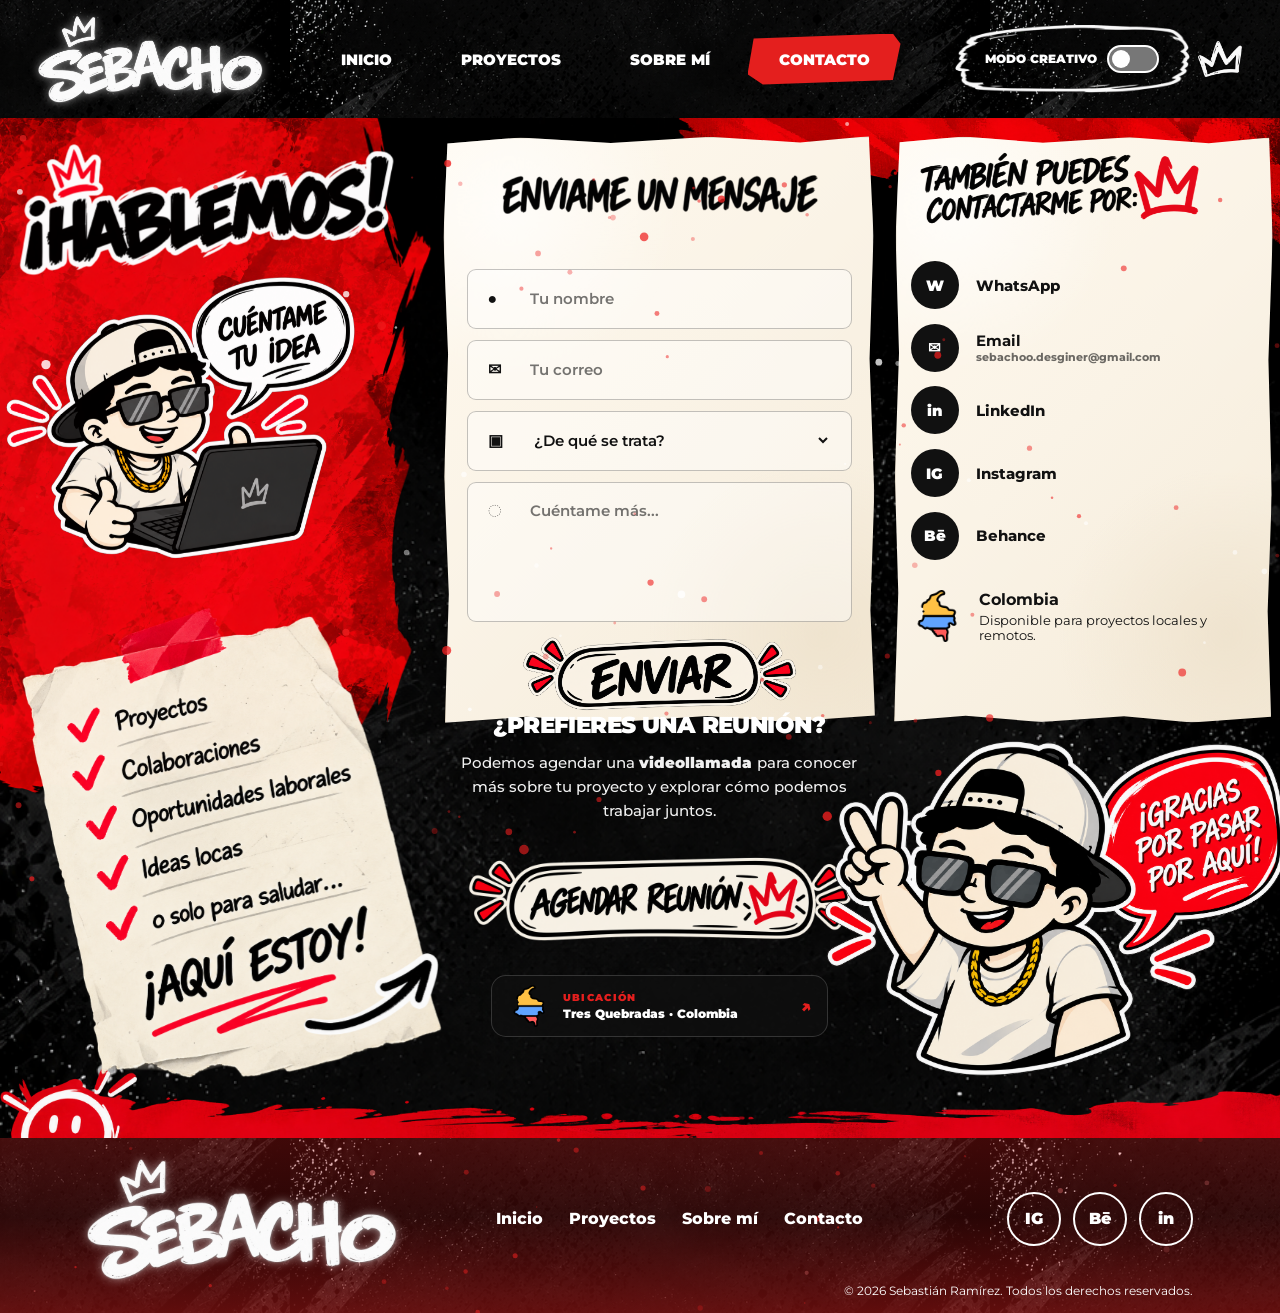
==== commit a3c52ee6: "Add files via upload" ====
--- a/contacto.html
+++ b/contacto.html
@@ -2,6 +2,7 @@
 <html lang="es">
 
 <head>
+
     <meta charset="UTF-8">
 
     <meta
@@ -22,27 +23,53 @@
         href="./img/web.png"
     >
 
-    <link rel="preconnect" href="https://fonts.googleapis.com">
-    <link rel="preconnect" href="https://fonts.gstatic.com" crossorigin>
+    <link
+        rel="preconnect"
+        href="https://fonts.googleapis.com"
+    >
+
+    <link
+        rel="preconnect"
+        href="https://fonts.gstatic.com"
+        crossorigin
+    >
 
     <link
         href="https://fonts.googleapis.com/css2?family=Montserrat:wght@400;500;600;700;800;900&display=swap"
         rel="stylesheet"
     >
 
-    <link rel="stylesheet" href="css/style.css">
-    <link rel="stylesheet" href="css/contacto.css">
+    <link
+        rel="stylesheet"
+        href="css/style.css"
+    >
+
+    <link
+        rel="stylesheet"
+        href="css/contacto.css"
+    >
+
 </head>
 
+
 <body class="contact-page">
 
-    <!-- CURSOR -->
+
+    <!-- =====================================================
+         CURSOR
+    ====================================================== -->
+
     <div
         class="custom-cursor"
         id="customCursor"
         aria-hidden="true"
     ></div>
 
+
+    <!-- =====================================================
+         PARTÍCULAS
+    ====================================================== -->
+
     <canvas
         id="globalParticles"
         class="global-particles"
@@ -60,7 +87,11 @@
 
         <div class="header-background"></div>
 
+
         <div class="header-inner">
+
+
+            <!-- LOGO -->
 
             <a
                 href="index.html"
@@ -71,13 +102,15 @@
 
                 <img
                     src="img/inicio/logo-sebacho.png"
-                    alt="Sebacho"
+                    alt="Sebacho Portafolio"
                     class="floating-logo"
                     draggable="false"
                 >
 
             </a>
 
+
+            <!-- NAVEGACIÓN -->
 
             <nav
                 class="main-nav"
@@ -114,6 +147,8 @@
 
             </nav>
 
+
+            <!-- ACCIONES -->
 
             <div class="header-actions">
 
@@ -137,7 +172,9 @@
                     </span>
 
                     <span class="creative-switch">
+
                         <span class="creative-switch-dot"></span>
+
                     </span>
 
                 </button>
@@ -146,12 +183,14 @@
                 <img
                     src="img/inicio/corona.png"
                     alt=""
-                    class="header-crown creative-crown"
+                    class="header-crown creative-extra-resource"
                     draggable="false"
                 >
 
             </div>
 
+
+            <!-- HAMBURGUESA -->
 
             <button
                 class="mobile-menu-button"
@@ -160,9 +199,11 @@
                 aria-label="Abrir menú"
                 aria-expanded="false"
             >
+
                 <span></span>
                 <span></span>
                 <span></span>
+
             </button>
 
         </div>
@@ -170,17 +211,20 @@
     </header>
 
 
+
     <!-- =====================================================
-         CONTACTO
+         MAIN
     ====================================================== -->
 
     <main class="contact-main">
+
 
         <section
             class="contact-layout"
             id="contacto"
         >
 
+
             <!-- RECURSO SUPERIOR -->
 
             <div class="contact-menu-superior-layer">
@@ -188,11 +232,12 @@
                 <img
                     src="img/contacto/menu-superior.png"
                     alt=""
-                    class="contact-menu-superior"
+                    class="contact-menu-superior creative-extra-resource"
                     draggable="false"
                 >
 
             </div>
+
 
 
             <!-- =================================================
@@ -209,38 +254,41 @@
                     <img
                         src="img/contacto/fondo-rojo.png"
                         alt=""
-                        class="contact-red-background"
+                        class="contact-red-background creative-extra-resource"
                         draggable="false"
                     >
 
                     <img
                         src="img/contacto/Titulo-hablemos.png"
-                        alt="Hablemos"
-                        class="contact-hablemos contact-animate creative-title"
+                        alt="¡Hablemos!"
+                        class="contact-hablemos contact-animate creative-title-resource"
                         draggable="false"
                     >
 
                 </section>
 
 
+
                 <!-- =================================================
-                     FORMULARIO
+                     CENTRO / FORMULARIO
                 ================================================== -->
 
                 <section class="contact-center">
 
+
                     <div
-                        class="contact-beige-background contact-beige-background-center"
+                        class="contact-beige-background contact-beige-background-center creative-paper"
                         aria-hidden="true"
                     ></div>
 
 
                     <div class="contact-center-content">
+
 
                         <img
                             src="img/contacto/titulo-mensaje.png"
                             alt="Envíame un mensaje"
-                            class="contact-message-title contact-animate creative-title"
+                            class="contact-message-title contact-animate creative-title-resource"
                             draggable="false"
                         >
 
@@ -250,9 +298,14 @@
                             id="contactForm"
                         >
 
-                            <label class="contact-field field-one">
-
-                                <span class="field-icon">●</span>
+
+                            <!-- NOMBRE -->
+
+                            <label class="contact-field">
+
+                                <span class="field-icon">
+                                    ●
+                                </span>
 
                                 <input
                                     type="text"
@@ -266,9 +319,13 @@
                             </label>
 
 
-                            <label class="contact-field field-two">
-
-                                <span class="field-icon">✉</span>
+                            <!-- EMAIL -->
+
+                            <label class="contact-field">
+
+                                <span class="field-icon">
+                                    ✉
+                                </span>
 
                                 <input
                                     type="email"
@@ -282,9 +339,13 @@
                             </label>
 
 
-                            <label class="contact-field field-three">
-
-                                <span class="field-icon">▣</span>
+                            <!-- PROYECTO -->
+
+                            <label class="contact-field">
+
+                                <span class="field-icon">
+                                    ▣
+                                </span>
 
                                 <select
                                     id="contactProject"
@@ -337,11 +398,15 @@
                             </label>
 
 
+                            <!-- MENSAJE -->
+
                             <label
-                                class="contact-field contact-field-message field-four"
+                                class="contact-field contact-field-message"
                             >
 
-                                <span class="field-icon">◌</span>
+                                <span class="field-icon">
+                                    ◌
+                                </span>
 
                                 <textarea
                                     id="contactMessage"
@@ -353,9 +418,11 @@
                             </label>
 
 
+                            <!-- ENVIAR -->
+
                             <button
                                 type="submit"
-                                class="contact-send-button magnetic-button"
+                                class="contact-send-button magnetic-button creative-button"
                                 id="contactSubmitButton"
                             >
 
@@ -374,51 +441,66 @@
                 </section>
 
 
+
                 <!-- =================================================
                      DERECHA
                 ================================================== -->
 
                 <aside class="contact-right">
 
+
                     <div
-                        class="contact-beige-background contact-beige-background-right"
+                        class="contact-beige-background contact-beige-background-right creative-paper"
                         aria-hidden="true"
                     ></div>
 
 
                     <div class="contact-right-content">
+
 
                         <img
                             src="img/contacto/titulo-contactame-por.png"
                             alt="También puedes contactarme por"
-                            class="contact-info-title contact-animate creative-title"
+                            class="contact-info-title contact-animate creative-title-resource"
                             draggable="false"
                         >
 
 
                         <div class="contact-methods">
+
 
                             <a
                                 href="https://wa.me/573243622158"
                                 target="_blank"
                                 rel="noopener noreferrer"
-                                class="contact-method magnetic-button method-whatsapp"
+                                class="contact-method magnetic-button"
                             >
-                                <span class="method-icon">W</span>
-                                <span>WhatsApp</span>
+
+                                <span class="method-icon">
+                                    W
+                                </span>
+
+                                <span>
+                                    WhatsApp
+                                </span>
+
                             </a>
 
 
                             <a
                                 href="mailto:sebachoo.desginer@gmail.com?subject=Contacto%20desde%20tu%20portafolio"
-                                class="contact-method magnetic-button method-email"
+                                class="contact-method magnetic-button"
                             >
 
-                                <span class="method-icon">✉</span>
+                                <span class="method-icon">
+                                    ✉
+                                </span>
 
                                 <span class="contact-method-text">
 
-                                    <strong>Email</strong>
+                                    <strong>
+                                        Email
+                                    </strong>
 
                                     <small>
                                         sebachoo.desginer@gmail.com
@@ -433,10 +515,17 @@
                                 href="https://www.linkedin.com/in/ssebachoo-designer-447608274/"
                                 target="_blank"
                                 rel="noopener noreferrer"
-                                class="contact-method magnetic-button method-linkedin"
+                                class="contact-method magnetic-button"
                             >
-                                <span class="method-icon">in</span>
-                                <span>LinkedIn</span>
+
+                                <span class="method-icon">
+                                    in
+                                </span>
+
+                                <span>
+                                    LinkedIn
+                                </span>
+
                             </a>
 
 
@@ -444,10 +533,17 @@
                                 href="https://www.instagram.com/sebbacho/"
                                 target="_blank"
                                 rel="noopener noreferrer"
-                                class="contact-method magnetic-button method-instagram"
+                                class="contact-method magnetic-button"
                             >
-                                <span class="method-icon">IG</span>
-                                <span>Instagram</span>
+
+                                <span class="method-icon">
+                                    IG
+                                </span>
+
+                                <span>
+                                    Instagram
+                                </span>
+
                             </a>
 
 
@@ -455,10 +551,17 @@
                                 href="https://www.behance.net/skullrex00reli"
                                 target="_blank"
                                 rel="noopener noreferrer"
-                                class="contact-method magnetic-button method-behance"
+                                class="contact-method magnetic-button"
                             >
-                                <span class="method-icon">Bē</span>
-                                <span>Behance</span>
+
+                                <span class="method-icon">
+                                    Bē
+                                </span>
+
+                                <span>
+                                    Behance
+                                </span>
+
                             </a>
 
                         </div>
@@ -469,7 +572,7 @@
                             <img
                                 src="img/contacto/logo-colombia.png"
                                 alt="Colombia"
-                                class="location-colombia-logo"
+                                class="location-colombia-logo creative-extra-resource"
                                 draggable="false"
                             >
 
@@ -494,12 +597,14 @@
             </div>
 
 
+
             <!-- =================================================
                  PARTE INFERIOR
             ================================================== -->
 
             <div class="contact-bottom">
 
+
                 <section class="contact-empty-area"></section>
 
 
@@ -509,28 +614,26 @@
 
                     <div class="meeting-content">
 
-                        <h2 class="meeting-title">
+                        <h2 class="meeting-title creative-text">
                             ¿PREFIERES UNA REUNIÓN?
                         </h2>
 
-
                         <p class="meeting-description">
 
                             Podemos agendar una
 
-                            <strong>videollamada</strong>
-
-                            para conocer más sobre tu proyecto y explorar
-                            cómo podemos trabajar juntos.
+                            <strong>
+                                videollamada
+                            </strong>
+
+                            para conocer más sobre tu proyecto y explorar cómo podemos trabajar juntos.
 
                         </p>
 
-
-                        <!-- CALENDARIO -->
 
                         <button
                             type="button"
-                            class="meeting-button magnetic-button"
+                            class="meeting-button magnetic-button creative-button"
                             id="openCalendarModal"
                             aria-label="Agendar una reunión"
                         >
@@ -544,11 +647,9 @@
                         </button>
 
 
-                        <!-- UBICACIÓN -->
-
                         <button
                             type="button"
-                            class="meeting-location magnetic-button"
+                            class="meeting-location magnetic-button creative-button"
                             id="openLocationModal"
                             aria-label="Ver ubicación"
                         >
@@ -585,6 +686,7 @@
                 </section>
 
 
+
                 <!-- PERSONAJE GRACIAS -->
 
                 <section class="contact-thanks">
@@ -592,13 +694,14 @@
                     <img
                         src="img/contacto/personaje-gracias.png"
                         alt="Gracias por pasar por aquí"
-                        class="thanks-character"
+                        class="thanks-character creative-character-thanks"
                         draggable="false"
                     >
 
                 </section>
 
             </div>
+
 
 
             <!-- =================================================
@@ -610,22 +713,24 @@
                 <img
                     src="img/contacto/footer-izquierda.png"
                     alt=""
-                    class="contact-footer-left"
+                    class="contact-footer-left creative-footer-resource"
                     draggable="false"
                 >
 
                 <img
                     src="img/contacto/footer-derecha.png"
                     alt=""
-                    class="contact-footer-right"
+                    class="contact-footer-right creative-footer-resource"
                     draggable="false"
                 >
 
             </div>
+
 
 
             <!-- =================================================
                  LISTA
+                 SE CONSERVA COMO ESTABA
             ================================================== -->
 
             <div class="contact-list-layer">
@@ -633,15 +738,17 @@
                 <img
                     src="img/contacto/lista-aqui-estoy.png"
                     alt="Aquí estoy"
-                    class="contact-list contact-animate"
+                    class="contact-list contact-animate creative-list"
                     draggable="false"
                 >
 
             </div>
 
 
+
             <!-- =================================================
-                 PERSONAJE IZQUIERDO
+                 PERSONAJE PRINCIPAL
+                 SE CONSERVA COMO ESTABA
             ================================================== -->
 
             <div class="contact-character-layer">
@@ -649,7 +756,7 @@
                 <img
                     src="img/contacto/personaje-cuentame-tu-idea.png"
                     alt="Cuéntame tu idea"
-                    class="contact-character contact-animate"
+                    class="contact-character contact-animate creative-character-main"
                     draggable="false"
                 >
 
@@ -658,6 +765,7 @@
         </section>
 
     </main>
+
 
 
     <!-- =====================================================
@@ -665,16 +773,19 @@
     ====================================================== -->
 
     <footer class="footer">
+
 
         <canvas
             id="footerFire"
             class="footer-fire"
         ></canvas>
 
+
         <div class="footer-red-glow"></div>
 
 
         <div class="footer-inner">
+
 
             <a
                 href="index.html"
@@ -745,13 +856,14 @@
 
         <p class="footer-copy">
 
-            © <span id="currentYear"></span>
-            Sebastián Ramírez.
-            Todos los derechos reservados.
+            ©
+            <span id="currentYear"></span>
+            Sebastián Ramírez. Todos los derechos reservados.
 
         </p>
 
     </footer>
+
 
 
     <!-- =====================================================
@@ -763,10 +875,13 @@
         id="contactToast"
         role="status"
         aria-live="polite"
+        aria-atomic="true"
     >
 
         <div class="contact-toast-icon">
+
             <span class="toast-loader"></span>
+
         </div>
 
 
@@ -801,6 +916,7 @@
     </div>
 
 
+
     <!-- =====================================================
          MODAL CALENDARIO
     ====================================================== -->
@@ -824,6 +940,7 @@
             aria-labelledby="calendarModalTitle"
         >
 
+
             <header class="seb-modal-header">
 
                 <div>
@@ -893,6 +1010,7 @@
         </section>
 
     </div>
+
 
 
     <!-- =====================================================
@@ -918,6 +1036,7 @@
             aria-labelledby="locationModalTitle"
         >
 
+
             <header class="seb-modal-header">
 
                 <div>
@@ -971,7 +1090,10 @@
     </div>
 
 
-    <!-- VOLVER ARRIBA -->
+
+    <!-- =====================================================
+         VOLVER ARRIBA
+    ====================================================== -->
 
     <button
         class="back-to-top magnetic-button"
@@ -983,6 +1105,11 @@
     </button>
 
 
+
+    <!-- =====================================================
+         JS
+    ====================================================== -->
+
     <script src="js/main.js"></script>
     <script src="js/contacto.js"></script>
 
--- a/css/contacto.css
+++ b/css/contacto.css
@@ -1,6 +1,5 @@
 /* =========================================================
    CONTACTO — SEBACHO
-   MODO CREATIVO OPTIMIZADO + ANIMACIONES DIFERENTES
 ========================================================= */
 
 :root {
@@ -37,7 +36,9 @@
 .contact-layout {
     position: relative;
     width: 100%;
+
     min-height: clamp(950px, 67vw, 1280px);
+
     overflow: visible;
 }
 
@@ -61,24 +62,56 @@
 
 
 /* =========================================================
+   HEADER / HAMBURGUESA
+
+   IMPORTANTE:
+   el menú móvil queda por encima de todos los recursos
+========================================================= */
+
+.contact-page .site-header {
+    z-index: 2147483000 !important;
+}
+
+.contact-page .header-inner {
+    position: relative;
+    z-index: 2147483001 !important;
+}
+
+.contact-page .mobile-menu-button {
+    position: relative;
+    z-index: 2147483646 !important;
+}
+
+.contact-page .main-nav {
+    z-index: 2147483600 !important;
+}
+
+
+/* =========================================================
    RECURSO SUPERIOR
 ========================================================= */
 
 .contact-menu-superior-layer {
     position: absolute;
+
     z-index: 4;
+
     top: 0;
     right: 0;
+
     width: 47%;
     max-width: 900px;
     min-width: 520px;
+
     pointer-events: none;
 }
 
 .contact-menu-superior {
     display: block;
+
     width: 100%;
     height: auto;
+
     pointer-events: none;
 }
 
@@ -89,12 +122,18 @@
 
 .contact-top {
     position: relative;
+
     z-index: 10;
 
     display: grid;
-    grid-template-columns: 34% 35% 31%;
+
+    grid-template-columns:
+        34%
+        35%
+        31%;
 
     width: 100%;
+
     height: clamp(610px, 43vw, 825px);
 
     overflow: visible;
@@ -107,13 +146,17 @@
 
 .contact-left {
     position: relative;
+
     z-index: 10;
+
     height: 100%;
+
     overflow: visible;
 }
 
 .contact-red-background {
     position: absolute;
+
     z-index: 2;
 
     top: 0;
@@ -126,6 +169,7 @@
 
 .contact-hablemos {
     position: absolute;
+
     z-index: 30;
 
     top: 4%;
@@ -143,6 +187,7 @@
 
 .contact-beige-background {
     position: absolute;
+
     z-index: 5;
 
     top: 3%;
@@ -166,10 +211,13 @@
             var(--contact-beige-2) 100%
         );
 
-    border: 1px solid rgba(78,57,34,.13);
+    border:
+        1px solid
+        rgba(78,57,34,.13);
 
     box-shadow:
-        0 18px 35px rgba(0,0,0,.22);
+        0 18px 35px
+        rgba(0,0,0,.22);
 
     clip-path: polygon(
         1% 1%,
@@ -198,13 +246,17 @@
 .contact-beige-background-center {
     left: 2%;
     right: 2%;
-    transform: rotate(-.18deg);
+
+    transform:
+        rotate(-.18deg);
 }
 
 .contact-beige-background-right {
     left: 3%;
     right: 2%;
-    transform: rotate(.18deg);
+
+    transform:
+        rotate(.18deg);
 }
 
 
@@ -214,17 +266,22 @@
 
 .contact-center {
     position: relative;
+
     z-index: 20;
 
     height: 100%;
 
-    padding: 4.6% 7% 4%;
+    padding:
+        4.6%
+        7%
+        4%;
 
     box-sizing: border-box;
 }
 
 .contact-center-content {
     position: relative;
+
     z-index: 20;
 
     width: 100%;
@@ -236,7 +293,10 @@
     width: 88%;
     max-width: 550px;
 
-    margin: 0 auto 4.5%;
+    margin:
+        0
+        auto
+        4.5%;
 
     pointer-events: none;
 }
@@ -248,6 +308,7 @@
 
 .contact-form {
     display: flex;
+
     flex-direction: column;
 
     width: 100%;
@@ -255,21 +316,38 @@
 
     margin: 0 auto;
 
-    gap: clamp(11px, .85vw, 16px);
+    gap:
+        clamp(
+            11px,
+            .85vw,
+            16px
+        );
 }
 
 .contact-field {
     display: flex;
+
     align-items: center;
 
-    min-height: clamp(60px, 4vw, 76px);
-
-    padding: 0 20px;
-
-    border: 1.5px solid rgba(20,20,20,.25);
+    min-height:
+        clamp(
+            60px,
+            4vw,
+            76px
+        );
+
+    padding:
+        0
+        20px;
+
+    border:
+        1.5px solid
+        rgba(20,20,20,.25);
+
     border-radius: 9px;
 
-    background: rgba(255,255,255,.42);
+    background:
+        rgba(255,255,255,.42);
 
     transition:
         transform .18s ease,
@@ -279,20 +357,27 @@
 }
 
 .contact-field:hover {
-    transform: translateY(-2px);
+    transform:
+        translateY(-2px);
 }
 
 .contact-field:focus-within {
-    border-color: var(--contact-red);
-
-    background: rgba(255,255,255,.72);
+    border-color:
+        var(--contact-red);
+
+    background:
+        rgba(255,255,255,.72);
 
     box-shadow:
-        0 0 0 2px rgba(228,31,30,.08);
+        0 0 0 2px
+        rgba(228,31,30,.08);
 }
 
 .field-icon {
-    flex: 0 0 42px;
+    flex:
+        0
+        0
+        42px;
 
     color: #111;
 
@@ -305,20 +390,31 @@
     width: 100%;
 
     border: 0;
+
     outline: 0;
 
     background: transparent;
 
     color: #111;
 
-    font-family: "Montserrat", sans-serif;
-    font-size: clamp(.94rem, 1.05vw, 1.12rem);
+    font-family:
+        "Montserrat",
+        sans-serif;
+
+    font-size:
+        clamp(
+            .94rem,
+            1.05vw,
+            1.12rem
+        );
+
     font-weight: 600;
 }
 
 .contact-field input::placeholder,
 .contact-field textarea::placeholder {
-    color: rgba(17,17,17,.58);
+    color:
+        rgba(17,17,17,.58);
 }
 
 .contact-field select {
@@ -328,28 +424,46 @@
 .contact-field-message {
     align-items: flex-start;
 
-    min-height: clamp(140px, 9vw, 175px);
+    min-height:
+        clamp(
+            140px,
+            9vw,
+            175px
+        );
 
     padding-top: 18px;
 }
 
 .contact-field textarea {
-    height: clamp(105px, 7.2vw, 140px);
+    height:
+        clamp(
+            105px,
+            7.2vw,
+            140px
+        );
 
     resize: none;
 }
 
 
 /* =========================================================
-   BOTÓN ENVIAR
+   ENVIAR
 ========================================================= */
 
 .contact-send-button {
     display: block;
 
-    width: min(76%, 410px);
-
-    margin: -8px auto 0;
+    width:
+        min(
+            76%,
+            410px
+        );
+
+    margin:
+        -8px
+        auto
+        0;
+
     padding: 0;
 
     border: 0;
@@ -373,11 +487,13 @@
 }
 
 .contact-send-button:hover {
-    filter: brightness(1.06);
+    filter:
+        brightness(1.06);
 }
 
 .contact-send-button.is-sending {
     opacity: .58;
+
     pointer-events: none;
 }
 
@@ -388,17 +504,22 @@
 
 .contact-right {
     position: relative;
+
     z-index: 20;
 
     height: 100%;
 
-    padding: 4.8% 7% 4%;
+    padding:
+        4.8%
+        7%
+        4%;
 
     box-sizing: border-box;
 }
 
 .contact-right-content {
     position: relative;
+
     z-index: 20;
 }
 
@@ -408,25 +529,35 @@
     width: 88%;
     max-width: 430px;
 
-    margin: 0 0 7%;
+    margin:
+        0
+        0
+        7%;
 
     pointer-events: none;
 }
 
 
 /* =========================================================
-   MÉTODOS DE CONTACTO
+   MÉTODOS
 ========================================================= */
 
 .contact-methods {
     display: flex;
+
     flex-direction: column;
 
-    gap: clamp(14px, 1.15vw, 21px);
+    gap:
+        clamp(
+            14px,
+            1.15vw,
+            21px
+        );
 }
 
 .contact-method {
     display: flex;
+
     align-items: center;
 
     gap: 17px;
@@ -437,7 +568,13 @@
 
     text-decoration: none;
 
-    font-size: clamp(.96rem, 1.12vw, 1.22rem);
+    font-size:
+        clamp(
+            .96rem,
+            1.12vw,
+            1.22rem
+        );
+
     font-weight: 750;
 
     transition:
@@ -446,17 +583,37 @@
 }
 
 .contact-method:hover {
-    transform: translateX(5px);
+    transform:
+        translateX(5px);
 }
 
 .method-icon {
     display: grid;
+
     place-items: center;
 
-    width: clamp(48px, 3.25vw, 62px);
-    height: clamp(48px, 3.25vw, 62px);
-
-    flex: 0 0 clamp(48px, 3.25vw, 62px);
+    width:
+        clamp(
+            48px,
+            3.25vw,
+            62px
+        );
+
+    height:
+        clamp(
+            48px,
+            3.25vw,
+            62px
+        );
+
+    flex:
+        0
+        0
+        clamp(
+            48px,
+            3.25vw,
+            62px
+        );
 
     border-radius: 50%;
 
@@ -472,18 +629,24 @@
 }
 
 .contact-method:hover .method-icon {
-    transform: scale(1.07);
-    background: var(--contact-red);
+    transform:
+        scale(1.07);
+
+    background:
+        var(--contact-red);
 }
 
 .contact-method-text {
     display: flex;
+
     flex-direction: column;
 }
 
 .contact-method-text small {
     font-size: .7rem;
-    color: rgba(17,17,17,.62);
+
+    color:
+        rgba(17,17,17,.62);
 }
 
 
@@ -493,6 +656,7 @@
 
 .contact-location {
     display: flex;
+
     align-items: center;
 
     gap: 16px;
@@ -503,37 +667,53 @@
 }
 
 .location-colombia-logo {
-    width: clamp(52px, 3.4vw, 66px);
+    width:
+        clamp(
+            52px,
+            3.4vw,
+            66px
+        );
 
     pointer-events: none;
 }
 
 .contact-location p {
-    margin: 4px 0 0;
+    margin:
+        4px
+        0
+        0;
 
     font-size: .8rem;
 }
 
 
 /* =========================================================
-   LISTA
+   LISTA — DESKTOP ORIGINAL
 ========================================================= */
 
 .contact-list-layer {
     position: absolute;
+
     z-index: 5000;
 
     top: 0;
     left: 0;
 
     width: 34%;
-    height: clamp(610px, 43vw, 825px);
+
+    height:
+        clamp(
+            610px,
+            43vw,
+            825px
+        );
 
     pointer-events: none;
 }
 
 .contact-list {
     position: absolute;
+
     z-index: 1;
 
     left: 3%;
@@ -546,24 +726,32 @@
 
 
 /* =========================================================
-   PERSONAJE PRINCIPAL
+   PERSONAJE PRINCIPAL — ORIGINAL
 ========================================================= */
 
 .contact-character-layer {
     position: absolute;
+
     z-index: 9000;
 
     top: 0;
     left: 0;
 
     width: 34%;
-    height: clamp(610px, 43vw, 825px);
+
+    height:
+        clamp(
+            610px,
+            43vw,
+            825px
+        );
 
     pointer-events: none;
 }
 
 .contact-character {
     position: absolute;
+
     z-index: 10;
 
     top: 25% !important;
@@ -571,7 +759,8 @@
 
     width: 105% !important;
 
-    transform: translate3d(-50%, 0, 0);
+    transform:
+        translate3d(-50%,0,0);
 
     pointer-events: none;
 }
@@ -583,15 +772,24 @@
 
 .contact-bottom {
     position: relative;
+
     z-index: 200;
 
     display: grid;
 
-    grid-template-columns: 34% 35% 31%;
+    grid-template-columns:
+        34%
+        35%
+        31%;
 
     width: 100%;
 
-    min-height: clamp(400px, 26vw, 500px);
+    min-height:
+        clamp(
+            400px,
+            26vw,
+            500px
+        );
 
     overflow: visible;
 }
@@ -603,6 +801,7 @@
 
 .contact-meeting {
     position: relative;
+
     z-index: 220;
 
     grid-column: 2;
@@ -616,13 +815,18 @@
 
     box-sizing: border-box;
 
-    padding: 5px 3% 55px;
-
-    transform: translateY(-28px);
+    padding:
+        5px
+        3%
+        55px;
+
+    transform:
+        translateY(-28px);
 }
 
 .meeting-content {
     display: flex;
+
     flex-direction: column;
 
     align-items: center;
@@ -636,14 +840,26 @@
 }
 
 .meeting-title {
-    margin: 0 0 13px;
+    margin:
+        0
+        0
+        13px;
 
     color: #FFFFFF;
 
-    font-family: "Montserrat", sans-serif;
-
-    font-size: clamp(1.45rem, 1.8vw, 2.1rem);
+    font-family:
+        "Montserrat",
+        sans-serif;
+
+    font-size:
+        clamp(
+            1.45rem,
+            1.8vw,
+            2.1rem
+        );
+
     font-weight: 900;
+
     line-height: 1.1;
 }
 
@@ -651,14 +867,27 @@
     width: 100%;
     max-width: 590px;
 
-    margin: 0 auto 14px;
-
-    color: rgba(255,255,255,.94);
-
-    font-family: "Montserrat", sans-serif;
-
-    font-size: clamp(.95rem, 1.05vw, 1.17rem);
+    margin:
+        0
+        auto
+        14px;
+
+    color:
+        rgba(255,255,255,.94);
+
+    font-family:
+        "Montserrat",
+        sans-serif;
+
+    font-size:
+        clamp(
+            .95rem,
+            1.05vw,
+            1.17rem
+        );
+
     font-weight: 500;
+
     line-height: 1.55;
 
     text-align: center;
@@ -670,15 +899,23 @@
 
 
 /* =========================================================
-   AGENDAR REUNIÓN
+   AGENDAR
 ========================================================= */
 
 .meeting-button {
     display: block;
 
-    width: min(94%, 470px);
-
-    margin: -7px auto 0;
+    width:
+        min(
+            94%,
+            470px
+        );
+
+    margin:
+        -7px
+        auto
+        0;
+
     padding: 0;
 
     border: 0;
@@ -710,23 +947,39 @@
 
     gap: 13px;
 
-    width: min(80%, 390px);
+    width:
+        min(
+            80%,
+            390px
+        );
 
     min-height: 62px;
 
-    margin: 2px auto 0;
-    padding: 9px 16px;
+    margin:
+        2px
+        auto
+        0;
+
+    padding:
+        9px
+        16px;
 
     box-sizing: border-box;
 
-    border: 1px solid rgba(255,255,255,.16);
+    border:
+        1px solid
+        rgba(255,255,255,.16);
+
     border-radius: 15px;
 
-    background: rgba(15,15,15,.80);
+    background:
+        rgba(15,15,15,.80);
 
     color: #FFFFFF;
 
-    font-family: "Montserrat", sans-serif;
+    font-family:
+        "Montserrat",
+        sans-serif;
 
     cursor: pointer;
 
@@ -739,12 +992,15 @@
 }
 
 .meeting-location:hover {
-    border-color: rgba(228,31,30,.7);
-
-    background: rgba(25,10,10,.94);
+    border-color:
+        rgba(228,31,30,.7);
+
+    background:
+        rgba(25,10,10,.94);
 
     box-shadow:
-        0 0 14px rgba(228,31,30,.12);
+        0 0 14px
+        rgba(228,31,30,.12);
 }
 
 .meeting-location-icon {
@@ -767,33 +1023,44 @@
 }
 
 .meeting-location-label {
-    color: var(--contact-red);
+    color:
+        var(--contact-red);
 
     font-size: .6rem;
+
     font-weight: 900;
 
     letter-spacing: .14em;
 }
 
 .meeting-location-text strong {
-    font-size: clamp(.75rem, .8vw, .9rem);
+    font-size:
+        clamp(
+            .75rem,
+            .8vw,
+            .9rem
+        );
+
     font-weight: 900;
 }
 
 .meeting-location-arrow {
-    color: var(--contact-red);
+    color:
+        var(--contact-red);
 
     font-size: 1.05rem;
+
     font-weight: 900;
 }
 
 
 /* =========================================================
-   PERSONAJE GRACIAS
+   PERSONAJE GRACIAS — DESKTOP SIN CAMBIOS
 ========================================================= */
 
 .contact-thanks {
     position: relative;
+
     z-index: 500;
 
     grid-column: 3;
@@ -805,12 +1072,17 @@
 
 .thanks-character {
     position: absolute;
+
     z-index: 700;
 
     right: -2%;
     bottom: 12%;
 
-    width: min(118%, 620px);
+    width:
+        min(
+            118%,
+            620px
+        );
 
     max-width: none;
 
@@ -819,17 +1091,21 @@
 
 
 /* =========================================================
-   RECURSOS ENCIMA DEL FOOTER
+   RECURSOS FOOTER
 ========================================================= */
 
 .contact-footer-assets {
     position: relative;
+
     z-index: 100;
 
     width: 100%;
     height: 25px;
 
-    margin: -8px 0 -7px;
+    margin:
+        -8px
+        0
+        -7px;
 
     overflow: visible;
 
@@ -838,6 +1114,7 @@
 
 .contact-footer-left {
     position: absolute;
+
     z-index: 110;
 
     left: 0;
@@ -848,6 +1125,7 @@
 
 .contact-footer-right {
     position: absolute;
+
     z-index: 120;
 
     right: 0;
@@ -858,6 +1136,7 @@
 
 .contact-page .footer {
     position: relative;
+
     z-index: 105;
 
     margin-top: -7px;
@@ -870,38 +1149,59 @@
 
 .contact-toast {
     position: fixed;
+
     z-index: 999999;
 
     left: 50%;
     bottom: 28px;
 
     display: flex;
+
     align-items: center;
 
     gap: 14px;
 
-    width: min(calc(100% - 36px), 430px);
+    width:
+        min(
+            calc(100% - 36px),
+            430px
+        );
 
     min-height: 76px;
 
-    padding: 12px 48px 12px 14px;
+    padding:
+        12px
+        48px
+        12px
+        14px;
 
     box-sizing: border-box;
 
-    border: 1px solid rgba(255,255,255,.14);
+    border:
+        1px solid
+        rgba(255,255,255,.14);
+
     border-radius: 17px;
 
-    background: rgba(8,8,8,.97);
+    background:
+        rgba(8,8,8,.97);
 
     box-shadow:
-        0 18px 45px rgba(0,0,0,.38);
+        0 18px 45px
+        rgba(0,0,0,.38);
 
     opacity: 0;
+
     visibility: hidden;
 
     pointer-events: none;
 
-    transform: translate3d(-50%,120%,0);
+    transform:
+        translate3d(
+            -50%,
+            120%,
+            0
+        );
 
     transition:
         transform .45s cubic-bezier(.16,1,.3,1),
@@ -911,15 +1211,22 @@
 
 .contact-toast.show {
     opacity: 1;
+
     visibility: visible;
 
     pointer-events: auto;
 
-    transform: translate3d(-50%,0,0);
+    transform:
+        translate3d(
+            -50%,
+            0,
+            0
+        );
 }
 
 .contact-toast-icon {
     display: grid;
+
     place-items: center;
 
     width: 45px;
@@ -927,36 +1234,48 @@
 
     border-radius: 50%;
 
-    background: rgba(228,31,30,.13);
+    background:
+        rgba(228,31,30,.13);
 }
 
 .toast-loader {
     width: 20px;
     height: 20px;
 
-    border: 3px solid rgba(255,255,255,.20);
+    border:
+        3px solid
+        rgba(255,255,255,.20);
+
     border-top-color: #FFFFFF;
 
     border-radius: 50%;
 
-    animation: toastSpin .8s linear infinite;
+    animation:
+        toastSpin
+        .8s
+        linear
+        infinite;
 }
 
 @keyframes toastSpin {
     to {
-        transform: rotate(360deg);
+        transform:
+            rotate(360deg);
     }
 }
 
 .contact-toast-content {
     display: flex;
+
     flex-direction: column;
 }
 
 .contact-toast-kicker {
-    color: var(--contact-red);
+    color:
+        var(--contact-red);
 
     font-size: .62rem;
+
     font-weight: 900;
 
     letter-spacing: .16em;
@@ -965,7 +1284,9 @@
 .contact-toast-message {
     color: #FFFFFF;
 
-    font-family: "Montserrat", sans-serif;
+    font-family:
+        "Montserrat",
+        sans-serif;
 
     font-weight: 900;
 }
@@ -984,7 +1305,8 @@
 
     font-size: 1.3rem;
 
-    transform: translateY(-50%);
+    transform:
+        translateY(-50%);
 
     cursor: pointer;
 }
@@ -997,15 +1319,18 @@
 .contact-toast.success .contact-toast-icon::before {
     content: "✓";
 
-    color: var(--contact-green);
+    color:
+        var(--contact-green);
 
     font-size: 1.5rem;
+
     font-weight: 900;
 }
 
 .contact-toast.success .contact-toast-kicker,
 .contact-toast.success .contact-toast-message {
-    color: var(--contact-green);
+    color:
+        var(--contact-green);
 }
 
 .contact-toast.error .contact-toast-icon::before {
@@ -1014,6 +1339,7 @@
     color: #FF4444;
 
     font-size: 1.4rem;
+
     font-weight: 900;
 }
 
@@ -1028,7 +1354,8 @@
 
 .seb-modal {
     position: fixed;
-    z-index: 9999998;
+
+    z-index: 2147483500;
 
     inset: 0;
 
@@ -1042,6 +1369,7 @@
     box-sizing: border-box;
 
     opacity: 0;
+
     visibility: hidden;
 
     pointer-events: none;
@@ -1053,6 +1381,7 @@
 
 .seb-modal.is-open {
     opacity: 1;
+
     visibility: visible;
 
     pointer-events: auto;
@@ -1063,34 +1392,49 @@
 
     inset: 0;
 
-    background: rgba(0,0,0,.88);
+    background:
+        rgba(0,0,0,.88);
 }
 
 .seb-modal-window {
     position: relative;
+
     z-index: 10;
 
     display: flex;
+
     flex-direction: column;
 
-    width: min(1050px,94vw);
+    width:
+        min(
+            1050px,
+            94vw
+        );
 
     max-height: 91vh;
 
     overflow: hidden;
 
-    border: 1px solid rgba(255,255,255,.13);
+    border:
+        1px solid
+        rgba(255,255,255,.13);
+
     border-radius: 20px;
 
     background: #090909;
 
     box-shadow:
-        0 22px 55px rgba(0,0,0,.5);
+        0 22px 55px
+        rgba(0,0,0,.5);
 
     opacity: 0;
 
     transform:
-        translate3d(0,24px,0)
+        translate3d(
+            0,
+            24px,
+            0
+        )
         scale(.985);
 
     transition:
@@ -1102,7 +1446,11 @@
     opacity: 1;
 
     transform:
-        translate3d(0,0,0)
+        translate3d(
+            0,
+            0,
+            0
+        )
         scale(1);
 }
 
@@ -1114,50 +1462,74 @@
 
     gap: 20px;
 
-    padding: 20px 24px;
+    padding:
+        20px
+        24px;
 
     border-bottom:
-        1px solid rgba(255,255,255,.08);
+        1px solid
+        rgba(255,255,255,.08);
 }
 
 .seb-modal-mini {
-    color: var(--contact-red);
+    color:
+        var(--contact-red);
 
     font-size: .6rem;
+
     font-weight: 900;
 
     letter-spacing: .18em;
 }
 
 .seb-modal-header h2 {
-    margin: 3px 0 4px;
+    margin:
+        3px
+        0
+        4px;
 
     color: #FFFFFF;
 
-    font-family: "Montserrat", sans-serif;
-
-    font-size: clamp(1.1rem,1.6vw,1.7rem);
+    font-family:
+        "Montserrat",
+        sans-serif;
+
+    font-size:
+        clamp(
+            1.1rem,
+            1.6vw,
+            1.7rem
+        );
+
     font-weight: 900;
 }
 
 .seb-modal-header p {
     margin: 0;
 
-    color: rgba(255,255,255,.58);
+    color:
+        rgba(255,255,255,.58);
 
     font-size: .75rem;
 }
 
 .seb-modal-close {
     display: grid;
+
     place-items: center;
 
     width: 44px;
     height: 44px;
 
-    flex: 0 0 44px;
-
-    border: 1px solid rgba(255,255,255,.15);
+    flex:
+        0
+        0
+        44px;
+
+    border:
+        1px solid
+        rgba(255,255,255,.15);
+
     border-radius: 50%;
 
     background: #161616;
@@ -1174,22 +1546,32 @@
 }
 
 .seb-modal-close:hover {
-    background: var(--contact-red);
-
-    transform: rotate(90deg);
-}
-
-
-/* =========================================================
-   GOOGLE CALENDAR / MAPS
+    background:
+        var(--contact-red);
+
+    transform:
+        rotate(90deg);
+}
+
+
+/* =========================================================
+   GOOGLE
 ========================================================= */
 
 .seb-calendar-window {
-    height: min(820px,91vh);
+    height:
+        min(
+            820px,
+            91vh
+        );
 }
 
 .seb-location-window {
-    width: min(900px,94vw);
+    width:
+        min(
+            900px,
+            94vw
+        );
 }
 
 .seb-embed-container {
@@ -1199,7 +1581,8 @@
 
     min-height: 500px;
 
-    background: var(--contact-beige);
+    background:
+        var(--contact-beige);
 
     overflow: hidden;
 
@@ -1207,7 +1590,12 @@
 }
 
 .seb-map-container {
-    height: min(560px,65vh);
+    height:
+        min(
+            560px,
+            65vh
+        );
+
     min-height: 450px;
 
     flex: none;
@@ -1217,6 +1605,7 @@
 
 .seb-google-frame {
     position: relative;
+
     z-index: 2;
 
     display: block;
@@ -1255,29 +1644,40 @@
 
     background: #0C0C0C;
 
-    color: rgba(255,255,255,.65);
+    color:
+        rgba(255,255,255,.65);
 }
 
 .seb-embed-loader span {
     width: 27px;
     height: 27px;
 
-    border: 3px solid rgba(255,255,255,.15);
-    border-top-color: var(--contact-red);
+    border:
+        3px solid
+        rgba(255,255,255,.15);
+
+    border-top-color:
+        var(--contact-red);
 
     border-radius: 50%;
 
-    animation: embedSpin .8s linear infinite;
+    animation:
+        embedSpin
+        .8s
+        linear
+        infinite;
 }
 
 @keyframes embedSpin {
     to {
-        transform: rotate(360deg);
+        transform:
+            rotate(360deg);
     }
 }
 
 .seb-embed-loader strong {
     font-size: .65rem;
+
     letter-spacing: .1em;
 }
 
@@ -1289,19 +1689,25 @@
 
     gap: 15px;
 
-    padding: 10px 20px;
-
-    border-top: 1px solid rgba(255,255,255,.07);
+    padding:
+        10px
+        20px;
+
+    border-top:
+        1px solid
+        rgba(255,255,255,.07);
 
     background: #070707;
 
-    color: rgba(255,255,255,.48);
+    color:
+        rgba(255,255,255,.48);
 
     font-size: .62rem;
 }
 
 .modal-external-button {
-    color: var(--contact-red);
+    color:
+        var(--contact-red);
 
     text-decoration: none;
 
@@ -1315,6 +1721,7 @@
 
 .custom-cursor {
     z-index: 2147483647 !important;
+
     pointer-events: none !important;
 }
 
@@ -1335,7 +1742,12 @@
 .contact-animate {
     opacity: 0;
 
-    transform: translate3d(0,20px,0);
+    transform:
+        translate3d(
+            0,
+            20px,
+            0
+        );
 
     transition:
         opacity .55s ease,
@@ -1345,34 +1757,35 @@
 .contact-ready .contact-animate {
     opacity: 1;
 
-    transform: translate3d(0,0,0);
+    transform:
+        translate3d(
+            0,
+            0,
+            0
+        );
 }
 
 .contact-character.contact-animate {
     transform:
-        translate3d(-50%,18px,0);
+        translate3d(
+            -50%,
+            18px,
+            0
+        );
 }
 
 .contact-ready .contact-character.contact-animate {
     transform:
-        translate3d(-50%,0,0);
-}
-
-
-/* =========================================================
-   MODO CREATIVO
-========================================================= */
-
-/*
-   Cada elemento tiene una animación diferente.
-   Solo usamos principalmente transform para mantener
-   buen rendimiento.
-*/
-
-
-/* =========================================================
-   TÍTULO HABLEMOS
-   Movimiento tipo sticker
+        translate3d(
+            -50%,
+            0,
+            0
+        );
+}
+
+
+/* =========================================================
+   MODO CREATIVO — ANIMACIONES DIFERENTES
 ========================================================= */
 
 body.creative-on .contact-hablemos {
@@ -1391,12 +1804,6 @@
         infinite;
 }
 
-
-/* =========================================================
-   TÍTULO ENVÍAME UN MENSAJE
-   Inclinación + pequeño zoom
-========================================================= */
-
 body.creative-on .contact-message-title {
     will-change: transform;
 
@@ -1413,12 +1820,6 @@
         infinite;
 }
 
-
-/* =========================================================
-   TÍTULO CONTÁCTAME
-   Desplazamiento lateral
-========================================================= */
-
 body.creative-on .contact-info-title {
     will-change: transform;
 
@@ -1435,12 +1836,6 @@
         infinite;
 }
 
-
-/* =========================================================
-   TÍTULO REUNIÓN
-   Pulso suave
-========================================================= */
-
 body.creative-on .meeting-title {
     will-change: transform;
 
@@ -1455,12 +1850,6 @@
         infinite;
 }
 
-
-/* =========================================================
-   PERSONAJE PRINCIPAL
-   Flotación con balanceo
-========================================================= */
-
 body.creative-on .contact-character {
     will-change: transform;
 
@@ -1471,12 +1860,6 @@
         infinite;
 }
 
-
-/* =========================================================
-   PERSONAJE GRACIAS
-   Movimiento diagonal
-========================================================= */
-
 body.creative-on .thanks-character {
     will-change: transform;
 
@@ -1487,12 +1870,6 @@
         infinite;
 }
 
-
-/* =========================================================
-   LISTA
-   Movimiento tipo papel
-========================================================= */
-
 body.creative-on .contact-list {
     will-change: transform;
 
@@ -1503,12 +1880,6 @@
         infinite;
 }
 
-
-/* =========================================================
-   BOTÓN ENVIAR
-   Pequeño rebote
-========================================================= */
-
 body.creative-on .contact-send-button {
     will-change: transform;
 
@@ -1519,12 +1890,6 @@
         infinite;
 }
 
-
-/* =========================================================
-   BOTÓN AGENDAR
-   Balanceo horizontal
-========================================================= */
-
 body.creative-on .meeting-button {
     will-change: transform;
 
@@ -1535,12 +1900,6 @@
         infinite;
 }
 
-
-/* =========================================================
-   BOTÓN UBICACIÓN
-   Movimiento diagonal suave
-========================================================= */
-
 body.creative-on .meeting-location {
     will-change: transform;
 
@@ -1551,50 +1910,28 @@
         infinite;
 }
 
-
-/* =========================================================
-   ICONOS SOCIALES
-   SOLO HOVER
-========================================================= */
-
 body.creative-on .contact-method:hover .method-icon {
     transform:
         translateY(-3px)
         rotate(-4deg)
         scale(1.08);
 
-    background: var(--contact-red);
-}
-
-
-/* =========================================================
-   CAMPOS
-   SOLO FOCO
-========================================================= */
+    background:
+        var(--contact-red);
+}
 
 body.creative-on .contact-field:focus-within {
-    border-color: rgba(228,31,30,.85);
+    border-color:
+        rgba(228,31,30,.85);
 
     box-shadow:
-        0 0 0 2px rgba(228,31,30,.10);
-}
-
-
-/* =========================================================
-   PAPELES SIN ANIMACIÓN
-========================================================= */
-
-body.creative-on .contact-beige-background-center {
-    transform: rotate(-.25deg);
-}
-
-body.creative-on .contact-beige-background-right {
-    transform: rotate(.25deg);
-}
-
-
-/* =========================================================
-   HABLEMOS
+        0 0 0 2px
+        rgba(228,31,30,.10);
+}
+
+
+/* =========================================================
+   KEYFRAMES
 ========================================================= */
 
 @keyframes creativeHablemos {
@@ -1624,11 +1961,6 @@
             rotate(.25deg);
     }
 }
-
-
-/* =========================================================
-   ENVÍAME UN MENSAJE
-========================================================= */
 
 @keyframes creativeMessageTitle {
 
@@ -1662,11 +1994,6 @@
     }
 }
 
-
-/* =========================================================
-   CONTÁCTAME POR
-========================================================= */
-
 @keyframes creativeInfoTitle {
 
     0%,
@@ -1695,11 +2022,6 @@
     }
 }
 
-
-/* =========================================================
-   ¿PREFIERES UNA REUNIÓN?
-========================================================= */
-
 @keyframes creativeMeetingTitle {
 
     0%,
@@ -1727,11 +2049,6 @@
             scale(1.016);
     }
 }
-
-
-/* =========================================================
-   PERSONAJE PRINCIPAL
-========================================================= */
 
 @keyframes creativeMainCharacter {
 
@@ -1765,11 +2082,6 @@
     }
 }
 
-
-/* =========================================================
-   PERSONAJE GRACIAS
-========================================================= */
-
 @keyframes creativeThanksCharacter {
 
     0%,
@@ -1802,11 +2114,6 @@
     }
 }
 
-
-/* =========================================================
-   LISTA
-========================================================= */
-
 @keyframes creativeList {
 
     0%,
@@ -1835,11 +2142,6 @@
     }
 }
 
-
-/* =========================================================
-   ENVIAR
-========================================================= */
-
 @keyframes creativeSend {
 
     0%,
@@ -1868,11 +2170,6 @@
     }
 }
 
-
-/* =========================================================
-   AGENDAR
-========================================================= */
-
 @keyframes creativeMeetingButton {
 
     0%,
@@ -1901,11 +2198,6 @@
     }
 }
 
-
-/* =========================================================
-   UBICACIÓN
-========================================================= */
-
 @keyframes creativeLocation {
 
     0%,
@@ -1932,33 +2224,38 @@
 
 
 /* =========================================================
-   MODAL ABIERTO
+   PAUSAS
 ========================================================= */
 
 body.seb-modal-open .contact-main *,
 body.seb-modal-open .site-header * {
-    animation-play-state: paused !important;
-}
-
-
-/* =========================================================
-   PESTAÑA OCULTA
-========================================================= */
+    animation-play-state:
+        paused !important;
+}
 
 body.animations-paused * {
-    animation-play-state: paused !important;
-}
-
-
-/* =========================================================
-   RESPONSIVE 1200
+    animation-play-state:
+        paused !important;
+}
+
+
+/* =========================================================
+   RESPONSIVE 1200px
+
+   PERSONAJES Y LISTA CONSERVADOS.
+   CAMBIOS:
+   - botones más grandes
+   - gracias más pequeño
 ========================================================= */
 
 @media (max-width: 1200px) {
 
     .contact-top,
     .contact-bottom {
-        grid-template-columns: 36% 36% 28%;
+        grid-template-columns:
+            36%
+            36%
+            28%;
     }
 
     .contact-list-layer,
@@ -1966,28 +2263,112 @@
         width: 36%;
     }
 
+
+    /* ENVIAR MÁS GRANDE */
+
+    .contact-send-button {
+        width:
+            min(
+                88%,
+                470px
+            );
+    }
+
+
+    /* AGENDAR MÁS GRANDE */
+
+    .meeting-button {
+        width:
+            min(
+                100%,
+                520px
+            );
+    }
+
+
+    /* UBICACIÓN MÁS GRANDE */
+
+    .meeting-location {
+        width:
+            min(
+                96%,
+                440px
+            );
+
+        min-height: 68px;
+
+        padding:
+            10px
+            18px;
+    }
+
+    .meeting-location-icon {
+        width: 47px;
+        height: 47px;
+    }
+
+
+    /* GRACIAS MÁS PEQUEÑO */
+
     .thanks-character {
-        right: -4%;
-        bottom: 14%;
-        width: 125%;
-    }
-}
-
-
-/* =========================================================
-   RESPONSIVE 900
+        right: -2%;
+
+        bottom: 15%;
+
+        width: 105%;
+    }
+}
+
+
+/* =========================================================
+   RESPONSIVE 900px
 ========================================================= */
 
 @media (max-width: 900px) {
+
+    /*
+       HAMBURGUESA POR ENCIMA DE TODO
+    */
+
+    .contact-page .site-header {
+        z-index:
+            2147483000 !important;
+    }
+
+    .contact-page .header-inner {
+        z-index:
+            2147483001 !important;
+    }
+
+    .contact-page .mobile-menu-button {
+        position: relative;
+
+        z-index:
+            2147483646 !important;
+
+        pointer-events: auto !important;
+    }
+
+    .contact-page .main-nav {
+        z-index:
+            2147483600 !important;
+    }
+
 
     .contact-layout {
         min-height: 0;
     }
 
     .contact-top {
-        grid-template-columns: 1fr 1fr;
+        grid-template-columns:
+            1fr
+            1fr;
+
         height: auto;
     }
+
+
+    /* PERSONAJE COMO ESTABA */
 
     .contact-left {
         min-height: 850px;
@@ -1999,28 +2380,48 @@
         height: 850px;
     }
 
+
+    /* FORMULARIO */
+
     .contact-center {
         min-height: 850px;
-        padding: 45px 30px;
-    }
+
+        padding:
+            45px
+            30px;
+    }
+
+
+    /* CONTACTO */
 
     .contact-right {
-        grid-column: 1 / -1;
+        grid-column:
+            1 / -1;
 
         min-height: 570px;
 
-        padding: 45px 8%;
+        padding:
+            45px
+            8%;
     }
 
     .contact-methods {
         display: grid;
-        grid-template-columns: 1fr 1fr;
-    }
+
+        grid-template-columns:
+            1fr
+            1fr;
+    }
+
+
+    /* PARTE INFERIOR */
 
     .contact-bottom {
-        grid-template-columns: 1fr 1fr;
-
-        min-height: 450px;
+        grid-template-columns:
+            1fr
+            1fr;
+
+        min-height: 420px;
     }
 
     .contact-empty-area {
@@ -2030,48 +2431,579 @@
     .contact-meeting {
         grid-column: 1;
 
-        padding: 15px 6% 55px;
-
-        transform: translateY(-20px);
+        padding:
+            10px
+            4%
+            40px;
+
+        transform:
+            translateY(-20px);
     }
 
     .contact-thanks {
         grid-column: 2;
     }
 
+
+    /* ENVIAR MÁS GRANDE */
+
+    .contact-send-button {
+        width:
+            min(
+                96%,
+                510px
+            );
+    }
+
+
+    /* AGENDAR MÁS GRANDE */
+
     .meeting-button {
-        width: min(95%,430px);
-    }
+        width:
+            min(
+                100%,
+                520px
+            );
+    }
+
+
+    /* UBICACIÓN MÁS GRANDE */
 
     .meeting-location {
-        width: min(88%,370px);
-        margin-top: 2px;
-    }
+        width:
+            min(
+                96%,
+                440px
+            );
+
+        min-height: 70px;
+
+        margin-top: 0;
+
+        padding:
+            11px
+            18px;
+    }
+
+    .meeting-location-icon {
+        width: 48px;
+        height: 48px;
+    }
+
+
+    /* GRACIAS MÁS PEQUEÑO */
 
     .thanks-character {
-        right: -4%;
-        bottom: 16%;
-        width: 118%;
-    }
-}
-
-
-/* =========================================================
-   RESPONSIVE 700
+        right: 0;
+
+        bottom: 18%;
+
+        width: 94%;
+    }
+}
+
+
+/* =========================================================
+   RESPONSIVE 700px
 ========================================================= */
 
 @media (max-width: 700px) {
+
+    /*
+       HAMBURGUESA SIEMPRE ARRIBA
+    */
+
+    .contact-page .mobile-menu-button {
+        z-index:
+            2147483646 !important;
+    }
+
+    .contact-page .main-nav {
+        z-index:
+            2147483600 !important;
+    }
+
 
     .contact-top {
         display: block;
     }
 
+
+    /*
+       CONSERVAMOS EL PERSONAJE Y LA LISTA
+       COMO ESTABAN EN TU RESPONSIVE ORIGINAL
+    */
+
     .contact-left {
         min-height: 1040px;
     }
 
     .contact-list-layer,
     .contact-character-layer {
+        display: block !important;
+
+        width: 100%;
+
+        height: 1040px;
+    }
+
+    .contact-character {
+        top: 21% !important;
+
+        left: 45% !important;
+
+        width: 100% !important;
+    }
+
+    .contact-list {
+        display: block !important;
+
+        bottom: -4%;
+
+        width: 105%;
+    }
+
+
+    /* FORMULARIO */
+
+    .contact-center {
+        min-height: 790px;
+
+        padding:
+            65px
+            35px;
+    }
+
+
+    /* ENVIAR MÁS GRANDE */
+
+    .contact-send-button {
+        width: 100%;
+
+        max-width: 520px;
+
+        margin:
+            -5px
+            auto
+            0;
+    }
+
+
+    /* CONTACTO */
+
+    .contact-right {
+        min-height: 670px;
+
+        padding:
+            60px
+            40px;
+    }
+
+    .contact-methods {
+        display: flex;
+
+        flex-direction: column;
+    }
+
+
+    /* PARTE INFERIOR */
+
+    .contact-bottom {
+        display: block;
+
+        min-height: 0;
+    }
+
+
+    /* REUNIÓN MÁS COMPACTA */
+
+    .contact-meeting {
+        width: 100%;
+
+        min-height: 350px;
+
+        padding:
+            10px
+            20px
+            30px;
+
+        transform:
+            translateY(-15px);
+    }
+
+    .meeting-content {
+        max-width: 550px;
+
+        margin: auto;
+    }
+
+    .meeting-title {
+        font-size:
+            clamp(
+                1.35rem,
+                6vw,
+                1.75rem
+            );
+    }
+
+    .meeting-description {
+        margin-bottom: 6px;
+
+        font-size:
+            clamp(
+                .9rem,
+                3.6vw,
+                1.05rem
+            );
+    }
+
+
+    /* AGENDAR MUCHO MÁS GRANDE */
+
+    .meeting-button {
+        width: 100%;
+
+        max-width: 540px;
+
+        margin:
+            -8px
+            auto
+            0;
+    }
+
+
+    /* UBICACIÓN MÁS GRANDE */
+
+    .meeting-location {
+        width: 96%;
+
+        max-width: 470px;
+
+        min-height: 74px;
+
+        margin:
+            -2px
+            auto
+            0;
+
+        padding:
+            11px
+            18px;
+    }
+
+    .meeting-location-icon {
+        width: 51px;
+        height: 51px;
+    }
+
+    .meeting-location-label {
+        font-size: .66rem;
+    }
+
+    .meeting-location-text strong {
+        font-size:
+            clamp(
+                .8rem,
+                3.3vw,
+                .98rem
+            );
+    }
+
+
+    /*
+       PERSONAJE FINAL MÁS PEQUEÑO
+    */
+
+    .contact-thanks {
+        min-height: 390px;
+    }
+
+    .thanks-character {
+        right: 2%;
+
+        bottom: 20%;
+
+        width:
+            min(
+                88%,
+                500px
+            );
+    }
+
+
+    /* MODALES */
+
+    .seb-modal {
+        align-items: flex-end;
+
+        padding: 0;
+    }
+
+    .seb-modal-window {
+        width: 100%;
+
+        max-height: 94vh;
+
+        border-radius:
+            20px
+            20px
+            0
+            0;
+
+        transform:
+            translate3d(
+                0,
+                100%,
+                0
+            );
+    }
+
+    .seb-modal.is-open .seb-modal-window {
+        transform:
+            translate3d(
+                0,
+                0,
+                0
+            );
+    }
+
+    .seb-calendar-window {
+        height: 92vh;
+    }
+
+    .seb-map-container {
+        min-height: 55vh;
+    }
+
+    .seb-modal-bottom {
+        flex-direction: column;
+
+        align-items: flex-start;
+    }
+
+
+    /* ANIMACIONES */
+
+    body.creative-on .contact-hablemos {
+        animation-duration: 5s;
+    }
+
+    body.creative-on .contact-message-title {
+        animation-duration: 4.7s;
+    }
+
+    body.creative-on .contact-info-title {
+        animation-duration: 5.2s;
+    }
+
+    body.creative-on .meeting-title {
+        animation-duration: 4.3s;
+    }
+
+    body.creative-on .contact-character {
+        animation-duration: 5s;
+    }
+
+    body.creative-on .thanks-character {
+        animation-duration: 4.7s;
+    }
+
+    body.creative-on .contact-list {
+        animation-duration: 6.2s;
+    }
+}
+
+
+/* =========================================================
+   RESPONSIVE 470px
+========================================================= */
+
+@media (max-width: 470px) {
+
+    /*
+       PERSONAJE Y LISTA CONSERVADOS
+    */
+
+    .contact-left {
+        min-height: 900px;
+    }
+
+    .contact-list-layer,
+    .contact-character-layer {
+        height: 900px;
+    }
+
+    .contact-character {
+        top: 21% !important;
+
+        left: 45% !important;
+
+        width: 102% !important;
+    }
+
+    .contact-list {
+        display: block !important;
+
+        bottom: -4%;
+    }
+
+
+    /* ENVIAR GRANDE */
+
+    .contact-send-button {
+        width: 100%;
+
+        max-width: 500px;
+    }
+
+
+    /* REUNIÓN */
+
+    .contact-meeting {
+        min-height: 330px;
+
+        padding:
+            8px
+            14px
+            25px;
+
+        transform:
+            translateY(-12px);
+    }
+
+
+    /* AGENDAR GRANDE */
+
+    .meeting-button {
+        width: 100%;
+
+        max-width: 520px;
+
+        margin:
+            -8px
+            auto
+            0;
+    }
+
+
+    /* UBICACIÓN GRANDE */
+
+    .meeting-location {
+        width: 98%;
+
+        max-width: 460px;
+
+        min-height: 72px;
+
+        margin:
+            -3px
+            auto
+            0;
+
+        padding:
+            10px
+            14px;
+    }
+
+    .meeting-location-icon {
+        width: 48px;
+        height: 48px;
+    }
+
+
+    /*
+       PERSONAJE FINAL MÁS PEQUEÑO
+    */
+
+    .contact-thanks {
+        min-height: 330px;
+    }
+
+    .thanks-character {
+        right: 4%;
+
+        bottom: 22%;
+
+        width: 82%;
+    }
+}
+
+
+/* =========================================================
+   REDUCIR MOVIMIENTO
+========================================================= */
+
+@media (prefers-reduced-motion: reduce) {
+
+    .contact-page *,
+    .contact-page *::before,
+    .contact-page *::after {
+        animation:
+            none !important;
+
+        transition-duration:
+            .01ms !important;
+
+        scroll-behavior:
+            auto !important;
+    }
+}
+/* =========================================================
+   CORRECCIÓN FINAL RESPONSIVE - CONTACTO
+   SOLO TABLET Y CELULAR
+========================================================= */
+
+@media (max-width: 700px) {
+
+    /* =====================================================
+       MENÚ HAMBURGUESA SIEMPRE ENCIMA
+    ====================================================== */
+
+    .contact-page .site-header {
+        z-index: 2147483000 !important;
+    }
+
+    .contact-page .header-inner {
+        position: relative;
+        z-index: 2147483001 !important;
+    }
+
+    .contact-page .mobile-menu-button {
+        position: relative !important;
+        z-index: 2147483646 !important;
+        pointer-events: auto !important;
+    }
+
+    .contact-page .main-nav {
+        z-index: 2147483600 !important;
+    }
+
+
+    /* =====================================================
+       ESTRUCTURA
+    ====================================================== */
+
+    .contact-layout {
+        min-height: 0 !important;
+    }
+
+    .contact-top {
+        height: auto !important;
+    }
+
+
+    /* =====================================================
+       PERSONAJE PRINCIPAL
+       SE CONSERVA
+    ====================================================== */
+
+    .contact-left {
+        min-height: 1040px;
+    }
+
+    .contact-character-layer,
+    .contact-list-layer {
+        display: block !important;
         width: 100%;
         height: 1040px;
     }
@@ -2081,81 +3013,301 @@
         left: 45% !important;
 
         width: 100% !important;
-    }
+        max-width: none !important;
+
+        transform: translateX(-50%);
+    }
+
+
+    /* =====================================================
+       LISTA "AQUÍ ESTOY"
+       SE CONSERVA
+    ====================================================== */
 
     .contact-list {
+        display: block !important;
+
+        width: 105% !important;
+        max-width: none !important;
+
         bottom: -4%;
     }
 
+
+    /* =====================================================
+       FORMULARIO
+    ====================================================== */
+
     .contact-center {
-        min-height: 790px;
-
-        padding: 65px 35px;
-    }
+        position: relative;
+
+        min-height: 0 !important;
+
+        padding:
+            65px
+            35px
+            28px !important;
+    }
+
+    .contact-center-content {
+        position: relative;
+        z-index: 20;
+    }
+
+
+    /* =====================================================
+       BOTÓN ENVIAR
+       CORREGIDO:
+       - NO TAN GRANDE
+       - NO TAN ABAJO
+    ====================================================== */
+
+    .contact-send-button {
+        display: block;
+
+        position: relative;
+
+        left: 50%;
+
+        width: 102% !important;
+        max-width: 500px !important;
+
+        margin:
+            14px
+            auto
+            0 !important;
+
+        padding: 0;
+
+        border: 0;
+        background: transparent;
+
+        transform: translateX(-50%);
+    }
+
+    .contact-send-button img {
+        display: block;
+
+        width: 100% !important;
+        height: auto;
+    }
+
+
+    /* MODO CREATIVO */
+
+    body.creative-on .contact-send-button {
+        left: 0;
+
+        margin:
+            14px
+            auto
+            0 !important;
+
+        transform: none;
+    }
+
+
+    /* =====================================================
+       PANEL CONTACTO
+    ====================================================== */
 
     .contact-right {
-        min-height: 670px;
-
-        padding: 60px 40px;
-    }
-
-    .contact-methods {
-        display: flex;
-        flex-direction: column;
-    }
+        min-height: 0 !important;
+
+        padding:
+            55px
+            40px
+            35px !important;
+    }
+
+
+    /* =====================================================
+       PARTE INFERIOR
+    ====================================================== */
 
     .contact-bottom {
-        display: block;
-    }
+        min-height: 0 !important;
+        height: auto !important;
+
+        margin-bottom: 0 !important;
+    }
+
+
+    /* =====================================================
+       REUNIÓN
+    ====================================================== */
 
     .contact-meeting {
         width: 100%;
 
-        min-height: 390px;
-
-        padding: 15px 25px 45px;
-
-        transform: translateY(-22px);
+        min-height: 330px !important;
+
+        padding:
+            5px
+            20px
+            18px !important;
+
+        transform: translateY(-15px);
     }
 
     .meeting-content {
-        max-width: 550px;
-        margin: auto;
+        max-width: 570px;
+
+        margin-left: auto;
+        margin-right: auto;
     }
 
     .meeting-title {
-        font-size: clamp(1.35rem,6vw,1.75rem);
+        margin-bottom: 8px;
     }
 
     .meeting-description {
-        margin-bottom: 10px;
-
-        font-size: clamp(.9rem,3.6vw,1.05rem);
-    }
+        margin-bottom: 4px;
+    }
+
+
+    /* =====================================================
+       AGENDAR REUNIÓN
+       GRANDE PERO CONTROLADO
+    ====================================================== */
 
     .meeting-button {
-        width: min(96%,440px);
-        margin-top: -5px;
-    }
+        display: block;
+
+        width: 100% !important;
+        max-width: 520px !important;
+
+        margin:
+            -2px
+            auto
+            0 !important;
+    }
+
+    .meeting-button img {
+        display: block;
+
+        width: 100% !important;
+        height: auto;
+    }
+
+
+    /* =====================================================
+       UBICACIÓN
+    ====================================================== */
 
     .meeting-location {
-        width: min(90%,390px);
-        margin-top: 0;
-    }
+        width: 96% !important;
+        max-width: 480px !important;
+
+        min-height: 74px !important;
+
+        margin:
+            2px
+            auto
+            0 !important;
+
+        padding:
+            11px
+            17px !important;
+    }
+
+    .meeting-location-icon {
+        width: 50px !important;
+        height: 50px !important;
+
+        object-fit: contain;
+    }
+
+    .meeting-location-label {
+        font-size: .68rem;
+    }
+
+    .meeting-location-text strong {
+        font-size: .92rem;
+    }
+
+
+    /* =====================================================
+       PERSONAJE FINAL
+       
+       IMPORTANTE:
+       - SIGUE MÁS PEQUEÑO
+       - NO TOCA EL FOOTER
+       - DEJAMOS ESPACIO DE SEGURIDAD
+    ====================================================== */
 
     .contact-thanks {
-        min-height: 450px;
+        position: relative;
+
+        min-height: 300px !important;
+        height: 300px !important;
+
+        margin:
+            0
+            0
+            20px !important;
+
+        padding: 0 !important;
+
+        overflow: visible;
     }
 
     .thanks-character {
-        right: -5%;
-        bottom: 18%;
-
-        width: min(108%,590px);
-    }
-
-
-    /* MODALES */
+        position: absolute;
+
+        right: 5% !important;
+        bottom: 18px !important;
+
+        width: min(78%, 430px) !important;
+        max-width: none !important;
+
+        margin: 0 !important;
+    }
+
+
+    /* =====================================================
+       RECURSOS ANTES DEL FOOTER
+       
+       YA NO USAMOS MÁRGENES NEGATIVOS AGRESIVOS
+    ====================================================== */
+
+    .contact-footer-assets {
+        position: relative;
+
+        height: 20px !important;
+
+        margin:
+            0
+            0
+            0 !important;
+
+        z-index: 5;
+    }
+
+    .contact-footer-left,
+    .contact-footer-right {
+        bottom: 0 !important;
+    }
+
+
+    /* =====================================================
+       FOOTER
+       
+       CERCA DEL PERSONAJE PERO SIN TOCARLO
+    ====================================================== */
+
+    .contact-page .footer {
+        position: relative;
+
+        margin-top: 0 !important;
+
+        z-index: 10;
+    }
+
+
+    /* =====================================================
+       MODALES
+    ====================================================== */
 
     .seb-modal {
         align-items: flex-end;
@@ -2166,13 +3318,11 @@
         width: 100%;
         max-height: 94vh;
 
-        border-radius: 20px 20px 0 0;
-
-        transform: translate3d(0,100%,0);
-    }
-
-    .seb-modal.is-open .seb-modal-window {
-        transform: translate3d(0,0,0);
+        border-radius:
+            20px
+            20px
+            0
+            0;
     }
 
     .seb-calendar-window {
@@ -2187,52 +3337,48 @@
         flex-direction: column;
         align-items: flex-start;
     }
-
-
-    /* MÁS LENTO EN MÓVIL = MENOS CARGA */
-
-    body.creative-on .contact-hablemos {
-        animation-duration: 5s;
-    }
-
-    body.creative-on .contact-message-title {
-        animation-duration: 4.7s;
-    }
-
-    body.creative-on .contact-info-title {
-        animation-duration: 5.2s;
-    }
-
-    body.creative-on .meeting-title {
-        animation-duration: 4.3s;
-    }
-
-    body.creative-on .contact-character {
-        animation-duration: 5s;
-    }
-
-    body.creative-on .thanks-character {
-        animation-duration: 4.7s;
-    }
-
-    body.creative-on .contact-list {
-        animation-duration: 6.2s;
-    }
-}
-
-
-/* =========================================================
-   RESPONSIVE 470
+}
+
+
+/* =========================================================
+   CELULARES
 ========================================================= */
 
 @media (max-width: 470px) {
+
+    /* =====================================================
+       HAMBURGUESA
+    ====================================================== */
+
+    .contact-page .site-header {
+        z-index: 2147483000 !important;
+    }
+
+    .contact-page .header-inner {
+        z-index: 2147483001 !important;
+    }
+
+    .contact-page .mobile-menu-button {
+        position: relative !important;
+        z-index: 2147483646 !important;
+        pointer-events: auto !important;
+    }
+
+    .contact-page .main-nav {
+        z-index: 2147483600 !important;
+    }
+
+
+    /* =====================================================
+       PERSONAJE PRINCIPAL
+    ====================================================== */
 
     .contact-left {
         min-height: 900px;
     }
 
-    .contact-list-layer,
-    .contact-character-layer {
+    .contact-character-layer,
+    .contact-list-layer {
         height: 900px;
     }
 
@@ -2243,46 +3389,302 @@
         width: 102% !important;
     }
 
+
+    /* =====================================================
+       LISTA
+    ====================================================== */
+
+    .contact-list {
+        display: block !important;
+
+        width: 105% !important;
+
+        bottom: -4%;
+    }
+
+
+    /* =====================================================
+       FORMULARIO
+    ====================================================== */
+
+    .contact-center {
+        min-height: 0 !important;
+
+        padding:
+            55px
+            24px
+            25px !important;
+    }
+
+
+    /* =====================================================
+       ENVIAR
+       
+       ANTES: 124%
+       AHORA: 106%
+       
+       ANTES: 34px ARRIBA
+       AHORA: 16px
+    ====================================================== */
+
+    .contact-send-button {
+        position: relative;
+
+        left: 50%;
+
+        width: 106% !important;
+        max-width: 470px !important;
+
+        margin:
+            16px
+            auto
+            0 !important;
+
+        transform: translateX(-50%);
+    }
+
+    .contact-send-button img {
+        width: 100% !important;
+        height: auto;
+    }
+
+    body.creative-on .contact-send-button {
+        left: 0;
+
+        margin:
+            16px
+            auto
+            0 !important;
+
+        transform: none;
+    }
+
+
+    /* =====================================================
+       PANEL CONTACTO
+    ====================================================== */
+
+    .contact-right {
+        min-height: 0 !important;
+
+        padding:
+            50px
+            25px
+            30px !important;
+    }
+
+
+    /* =====================================================
+       PARTE INFERIOR
+    ====================================================== */
+
+    .contact-bottom {
+        min-height: 0 !important;
+
+        margin-bottom: 0 !important;
+    }
+
+
+    /* =====================================================
+       REUNIÓN
+    ====================================================== */
+
     .contact-meeting {
-        min-height: 370px;
-
-        padding: 10px 18px 40px;
-
-        transform: translateY(-18px);
-    }
+        min-height: 305px !important;
+
+        padding:
+            5px
+            14px
+            14px !important;
+
+        transform: translateY(-12px);
+    }
+
+    .meeting-title {
+        margin-bottom: 6px;
+    }
+
+    .meeting-description {
+        margin-bottom: 3px;
+    }
+
+
+    /* =====================================================
+       AGENDAR
+    ====================================================== */
 
     .meeting-button {
-        width: 98%;
-    }
+        width: 104% !important;
+        max-width: 500px !important;
+
+        margin:
+            -2px
+            auto
+            0 !important;
+    }
+
+    .meeting-button img {
+        width: 100% !important;
+        height: auto;
+    }
+
+
+    /* =====================================================
+       UBICACIÓN
+    ====================================================== */
 
     .meeting-location {
-        width: 92%;
-        margin-top: 0;
-    }
+        width: 98% !important;
+        max-width: 455px !important;
+
+        min-height: 72px !important;
+
+        margin:
+            2px
+            auto
+            0 !important;
+
+        padding:
+            10px
+            14px !important;
+    }
+
+    .meeting-location-icon {
+        width: 48px !important;
+        height: 48px !important;
+    }
+
+    .meeting-location-label {
+        font-size: .65rem;
+    }
+
+    .meeting-location-text strong {
+        font-size: .86rem;
+    }
+
+
+    /* =====================================================
+       PERSONAJE FINAL
+       
+       MÁS PEQUEÑO + SEPARACIÓN DEL FOOTER
+    ====================================================== */
 
     .contact-thanks {
-        min-height: 410px;
+        position: relative;
+
+        min-height: 260px !important;
+        height: 260px !important;
+
+        margin:
+            0
+            0
+            22px !important;
+
+        padding: 0 !important;
+
+        overflow: visible;
     }
 
     .thanks-character {
-        right: -4%;
-        bottom: 20%;
-        width: 112%;
-    }
-}
-
-
-/* =========================================================
-   REDUCIR MOVIMIENTO
-========================================================= */
-
-@media (prefers-reduced-motion: reduce) {
-
-    .contact-page *,
-    .contact-page *::before,
-    .contact-page *::after {
-        animation: none !important;
-        transition-duration: .01ms !important;
-        scroll-behavior: auto !important;
-    }
-}+        position: absolute;
+
+        right: 7% !important;
+        bottom: 18px !important;
+
+        width: 72% !important;
+        max-width: 370px !important;
+
+        margin: 0 !important;
+    }
+
+
+    /* =====================================================
+       RECURSOS DEL FOOTER
+    ====================================================== */
+
+    .contact-footer-assets {
+        position: relative;
+
+        height: 18px !important;
+
+        margin:
+            0
+            0
+            0 !important;
+    }
+
+    .contact-footer-left,
+    .contact-footer-right {
+        bottom: 0 !important;
+    }
+
+
+    /* =====================================================
+       FOOTER
+       
+       SIN MARGEN NEGATIVO
+       ASÍ YA NO TOCA AL PERSONAJE
+    ====================================================== */
+
+    .contact-page .footer {
+        position: relative;
+
+        margin-top: 0 !important;
+
+        z-index: 10;
+    }
+}
+
+
+/* =========================================================
+   CELULARES MUY PEQUEÑOS
+========================================================= */
+
+@media (max-width: 380px) {
+
+    /* ENVIAR */
+
+    .contact-send-button {
+        width: 108% !important;
+
+        margin-top: 14px !important;
+    }
+
+
+    /* AGENDAR */
+
+    .meeting-button {
+        width: 105% !important;
+    }
+
+
+    /* UBICACIÓN */
+
+    .meeting-location {
+        width: 99% !important;
+    }
+
+
+    /* PERSONAJE FINAL */
+
+    .contact-thanks {
+        min-height: 245px !important;
+        height: 245px !important;
+
+        margin-bottom: 22px !important;
+    }
+
+    .thanks-character {
+        right: 3% !important;
+        bottom: -5px !important;
+
+        width: 95% !important;
+    }
+
+
+    /* FOOTER */
+
+    .contact-page .footer {
+        margin-top: 0 !important;
+    }
+}
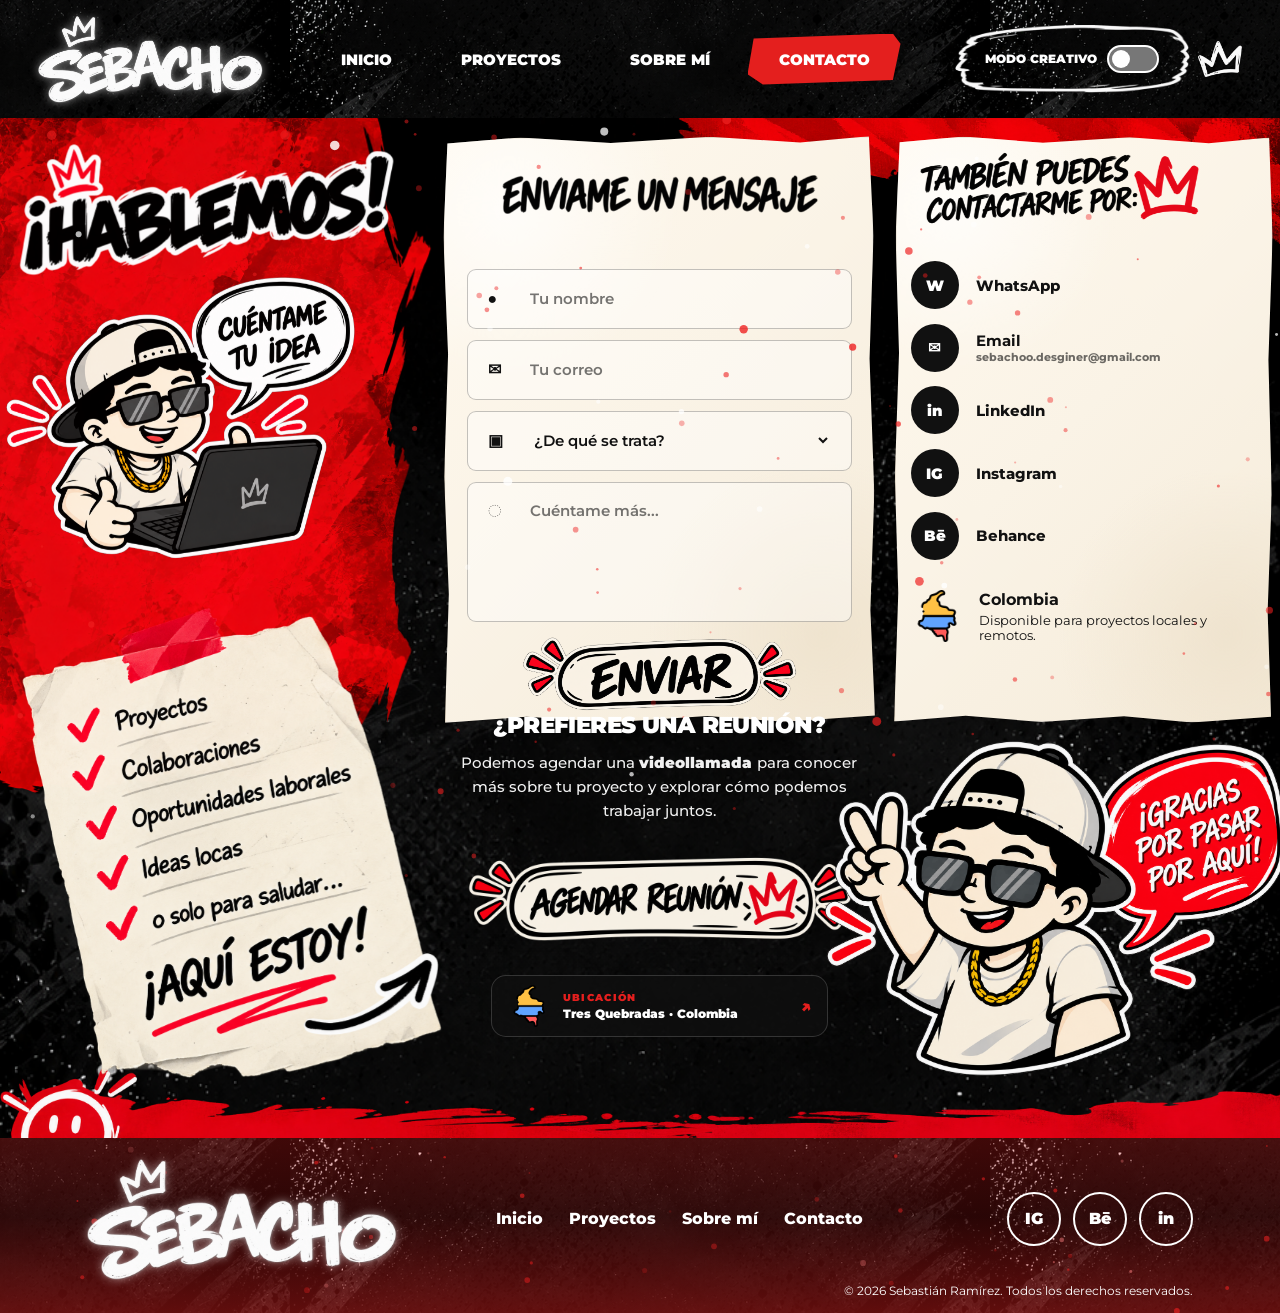
==== commit ee9c9745: "Actualizacion pagina de proyectos y portafolio" ====
--- a/contacto.html
+++ b/contacto.html
@@ -548,7 +548,7 @@
 
 
                             <a
-                                href="https://www.behance.net/skullrex00reli"
+                                href="https://www.behance.net/skullrex00r"
                                 target="_blank"
                                 rel="noopener noreferrer"
                                 class="contact-method magnetic-button"
--- a/css/contacto.css
+++ b/css/contacto.css
@@ -3688,3 +3688,4 @@
         margin-top: 0 !important;
     }
 }
+
